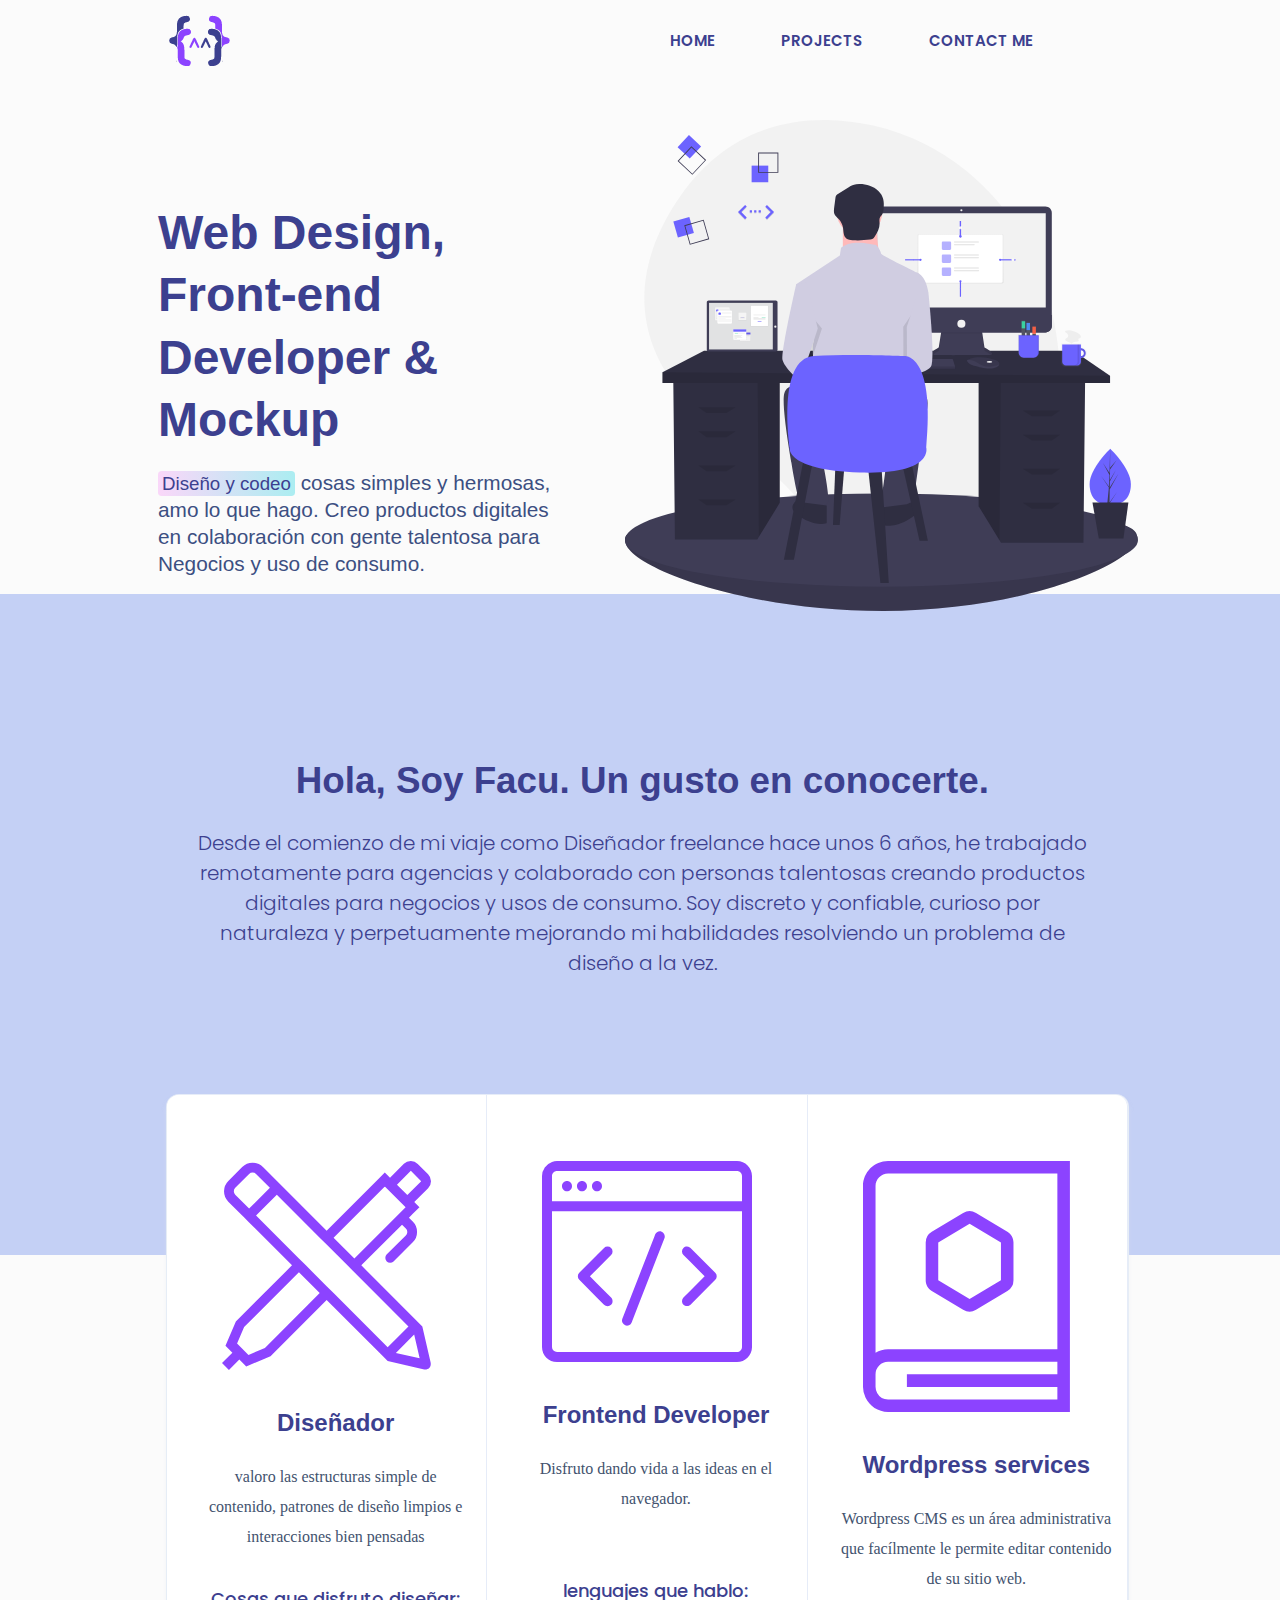
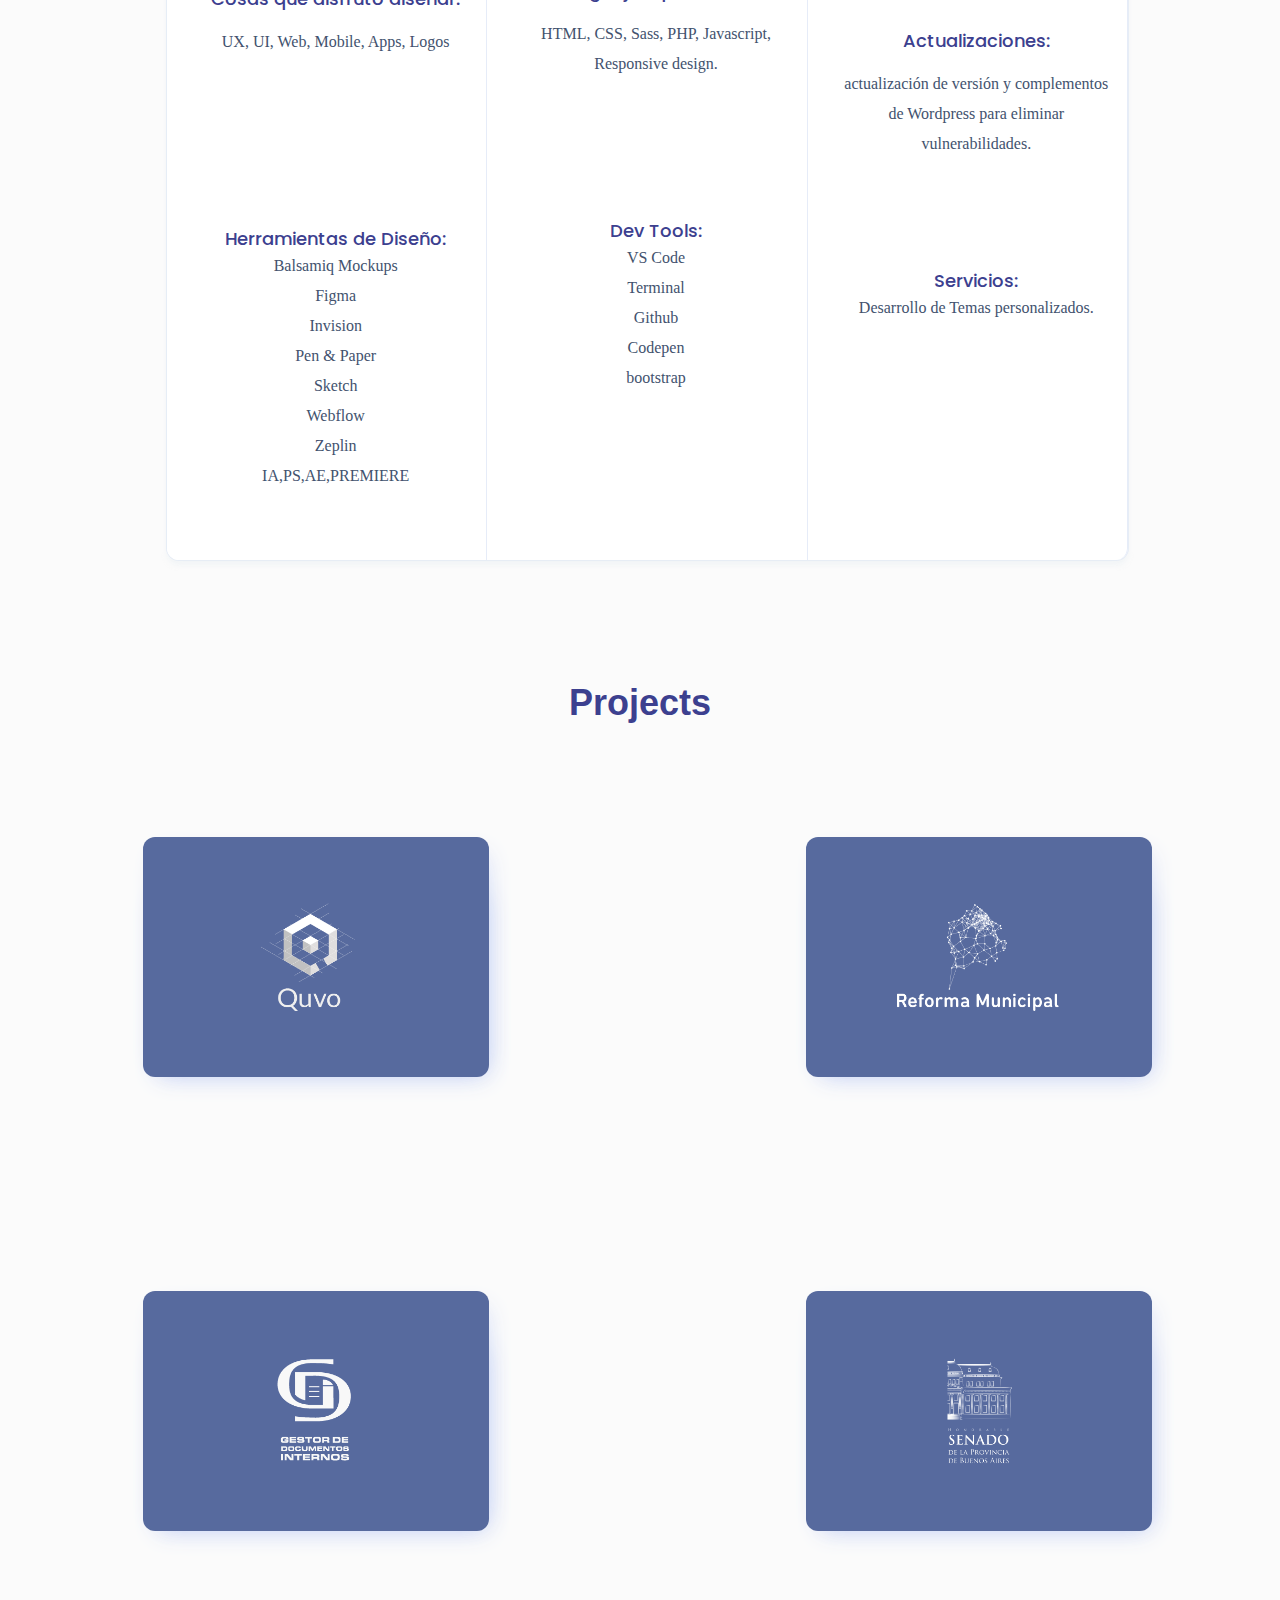
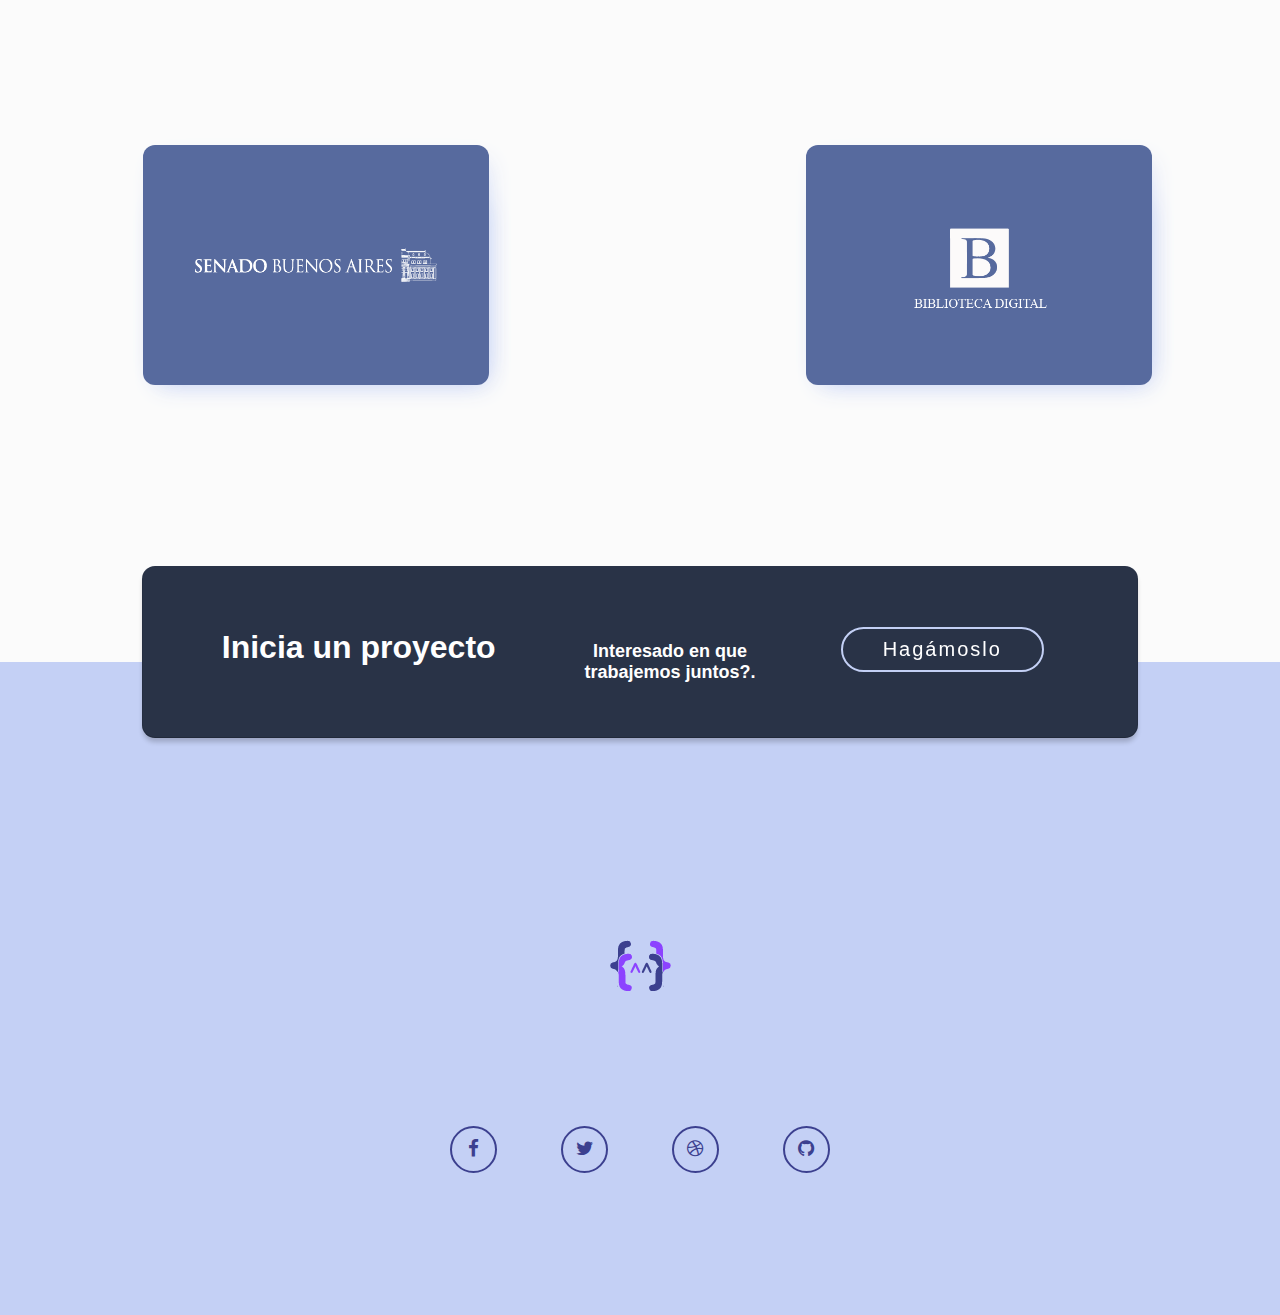
==== index.html @ 9d021bb6 "font y recuadro 123" ====
<!DOCTYPE html>
<html lang="zxx" class="no-js">
	<head>
		<!-- Mobile Specific Meta -->
		<meta
			name="viewport"
			content="width=device-width, initial-scale=1, shrink-to-fit=no"
		/>
		<!-- Favicon-->
		<link rel="shortcut icon" href="img/favicon.ico" type="image/x-icon" />
		<link rel="icon" href="img/favicon.ico" type="image/x-icon" />

		<!-- Author Meta -->
		<meta name="author" content="CodePixar" />
		<!-- Meta Description -->
		<meta name="description" content="" />
		<!-- Meta Keyword -->
		<meta name="keywords" content="" />
		<!-- meta character set -->
		<meta charset="UTF-8" />
		<!-- Site Title -->
		<title>Facu carrizo | Web-design,frontend developer</title>

		<link
			href="https://fonts.googleapis.com/css?family=Poppins:300,500,600"
			rel="stylesheet"
		/>
		<!--
		CSS
		============================================= -->
		<link rel="stylesheet" href="css/linearicons.css" />
		<link rel="stylesheet" href="css/font-awesome.min.css" />
		<link rel="stylesheet" href="css/nice-select.css" />
		<link rel="stylesheet" href="css/magnific-popup.css" />
		<link rel="stylesheet" href="css/bootstrap.css" />
		<link rel="stylesheet" href="css/main.css" />
	</head>

	<body>
		<header id="nav" class="">
			<div class="containero">
				<div class="header-wrap">
					<div
						class="header-top d-flex justify-content-between align-items-center"
					>
						<nav class="navbar navbar-expand-lg navbar-light ">
  <a href="index.html"><img class=" mr-img animated pulse pulse2" src="img/logo2.png" alt=""></a>
  <button class="navbar-toggler" type="button" data-toggle="collapse" data-target="#navbarTogglerDemo02" aria-controls="navbarTogglerDemo02" aria-expanded="false" aria-label="Toggle navigation">
    <span class="navbar-toggler-icon"></span>
  </button>

  <div class="collapse navbar-collapse" id="navbarTogglerDemo02">
    <ul class="navbar-nav ml-auto mt-2 mt-lg-0 nav-font">
      <li class="nav-item ">
        <a class="nav-link navmenu " href="index.html">Home<span class="sr-only">(current)</span></a>
      </li>
      <li class="nav-item">
        <a class="nav-link navmenu" href="proyectos.html">Projects</a>
      </li>
      <li class="nav-item">
		<a class="nav-link navmenu" href="https://linkedin.com/in/facundo-carrizo-930534a6">Contact me</a>
      </li>
    </ul>
    
  </div>
</nav>
						</div>
					</div>
				</div>
			</div>
		</header>
		<!-- </div> -->
		<!-- End Header Area -->
		<!-- Banner Area -->
		<div class="main-wrapper">
			<div class="banner-area">
				<div class="container">
					<div class="row row-grid">
						<div class="col-lg-6 ">
							<div class="banner-content">
								<h1 class="titleprinc">
									Web Design, Front-end Developer & Mockup
								</h1>
								<p>
									<code>Diseño y codeo</code> cosas simples y hermosas, amo lo
									que hago. Creo productos digitales en colaboración con gente
									talentosa para Negocios y uso de consumo.
								</p>
								<!-- 55 -->
							</div>
						</div>
						<div class="col-lg-6 ">
							<img
								class="img-fluid mx-auto"
								src="img/laravel_and_vue_59tp.svg"
								alt=""
							/>
						</div>
					</div>
				</div>
			</div>
		</div>
		<!-- End Banner Area -->
		<!-- <div class="desktop">
	</div> -->
		<!-- Start Feature Area -->
		<section class="featured-area">
			<div class="container">
				<div class="columcentered">
					<h1 class="titlefac ">Hola, Soy Facu. Un gusto en conocerte.</h1>
					<h2 class="subtitle ">
						Desde el comienzo de mi viaje como Diseñador freelance hace unos 6
						años, he trabajado remotamente para agencias y colaborado con
						personas talentosas creando productos digitales para negocios y usos
						de consumo. Soy discreto y confiable, curioso por naturaleza y
						perpetuamente mejorando mi habilidades resolviendo un problema de
						diseño a la vez.
					</h2>
				</div>
			</div>
		</section>
		<!-- End Feature Area -->

		<!-- Start trescolum Area -->
		<section class=" main-wrapper trescolum-area">
			<div class="container box">
				<div class="pow">
					<div
						class="col-md-4 col-sm-12 single-feature pt-80 pb-80 d-flex flex-column"
					>
						<img
							class="animated shake img-colum"
							src="img/designer.svg"
							alt=""
						/>
						<div class="desc">
							<div class="recuadro1">
								<h2 class="hh2">Diseñador</h2>

								<p class="list-title has-text-primary has-text-weight-normal">
									valoro las estructuras simple de contenido, patrones de diseño
									limpios e interacciones bien pensadas
								</p>
							</div>
							<div class="recuadro2">
								<h2>Cosas que disfruto diseñar:</h2>
								<p class="list-title has-text-primary has-text-weight-normal">
									UX, UI, Web, Mobile, Apps, Logos
								</p>
							</div>
							<div class="recuadro3">
								<h2>Herramientas de Diseño:</h2>

								<ul class="has-text-weight-normal">
									<li>Balsamiq Mockups</li>
									<li>Figma</li>
									<li>Invision</li>
									<li>Pen &amp; Paper</li>
									<li>Sketch</li>
									<li>Webflow</li>
									<li>Zeplin</li>
									<li>IA,PS,AE,PREMIERE</li>
								</ul>
							</div>
							<!-- <a class="text-uppercase" href="#">Learn Details</a> -->
						</div>
					</div>
					<div
						class="col-md-4 col-sm-12 single-feature pt-80 pb-80 d-flex flex-column"
					>
						<img
							class="animated shake img-colum"
							src="img/frontend.svg"
							alt=""
						/>
						<div class="desc">
							<div class="recuadro1">
								<h2 class="hh2">Frontend Developer</h2>

								<p class="list-title has-text-primary has-text-weight-normal">
									Disfruto dando vida a las ideas en el navegador.
								</p>
							</div>
							<div class="recuadro2">
								<h2>lenguajes que hablo:</h2>
								<p class="list-title has-text-primary has-text-weight-normal">
									HTML, CSS, Sass, PHP, Javascript, Responsive design.
								</p>
							</div>
							<div class="recuadro3">
								<h2>Dev Tools:</h2>
								<ul class="has-text-weight-normal">
									<li>VS Code</li>
									<li>Terminal</li>
									<li>Github</li>
									<li>Codepen</li>
									<li>bootstrap</li>
								</ul>
							</div>
						</div>
						<!-- <a class="text-uppercase" href="#">Learn Details</a> -->
					</div>
					<div
						class="colright col-md-4 col-sm-12 single-feature pt-80 pb-80 d-flex flex-column"
					>
						<img class="animated shake img-colum" src="img/mentor.svg" alt="" />
						<div class="desc">
							<div class="recuadro1">
								<h2 class="hh2">Wordpress services</h2>
								<p class="has-text-weight-normal">
									Wordpress CMS es un área administrativa que facílmente le
									permite editar contenido de su sitio web.
								</p>
							</div>
							<div class="recuadro2">
								<h2>Actualizaciones:</h2>
								<p class="has-text-weight-normal">
									 actualización de versión y complementos de Wordpress para eliminar vulnerabilidades.
								
								</p>
							</div>
							<div class="recuadro3">
								<h2>Servicios:</h2>
								<ul class="has-text-weight-normal">
									<li>Desarrollo de Temas personalizados.</li>
									<!-- <li>Wordpress Practicas & Tutorías.</li> -->
								</ul>
							</div>
							<!-- <a class="text-uppercase" href="#">Learn Details</a> -->
						</div>
					</div>
				</div>
			</div>
		</section>

		<!-- End trescolum Area -->

		<!-- Start special offer Area -->
		<section class="main-wrapper special-offer-area">
			<div class="container">
				<h1 class="recentwork">Projects</h1>
				<!-- <h2 class="subtitle"></h2> -->
				<div class="flexus">
					<div class="card-id">
						<div class="face face1 quvoimg">
							<div class="content">
								<img src="img/1x/qvi.png" />
								<!-- <h3>Senado BA</h3> -->
							</div>
						</div>
						<div class="face face2">
							<div class="content">
								<p>
									Sistema de supervisión de quorum y votación electrónica para
									las sesiones.
								</p>
								<a href="proyectos.html">Leer más</a>
							</div>
						</div>
					</div>
					<div class="card-id">
						<div class="face face1 reformaimg">
							<div class="content">
								<img src="img/1x/refo.png" />
								<!-- <h3>QuVo</h3> -->
							</div>
						</div>
						<div class="face face2">
							<div class="content">
								<p>
									Web del Programa de Reforma Municipal Bonaerense.
								</p>
								<a href="proyectos.html">Leer más</a>
							</div>
						</div>
					</div>
					<div class="card-id">
						<div class="face face1 gde2 ">
							<div class="content">
								<img src="img/1x/gd.png" />
								<!-- <h3>Firma Digital</h3> -->
							</div>
						</div>
						<div class="face face2">
							<div class="content">
								<p>
									Proyecto de implementación de Firma Digital de documentos y
									expedientes.
								</p>
								<a href="proyectos.html">Leer más</a>
							</div>
						</div>
					</div>
					<div class="card-id">
						<div class="face face1 senado2">
							<div class="content">
								<img src="img/1x/websena.png" />
								<!-- <h3>Secretaria Legislativa</h3> -->
							</div>
						</div>
						<div class="face face2">
							<div class="content">
								<p>
									Nueva Web de la Honorable Cámara de Senadores de la Pcia. de
									Bs. As.
								</p>
								<a href="proyectos.html">Leer más</a>
							</div>
						</div>
					</div>
					<div class="card-id">
						<div class="face face1 legi2">
							<div class="content">
								<img src="img/1x/sena.png" />
								<!-- <h3>Reforma Municipal</h3> -->
							</div>
						</div>
						<div class="face face2">
							<div class="content">
								<p>
									Nueva Web de la Secretaría Legislativa del Senado de la Pcia.
									de Bs. As.
								</p>
								<a href="proyectos.html">Leer más</a>
							</div>
						</div>
					</div>
					<div class="card-id">
						<div class="face face1 biblio2">
							<div class="content">
								<img src="img/1x/bibi.png" />
								<!-- <h3>Biblioteca digital</h3> -->
							</div>
						</div>
						<div class="face face2">
							<div class="content">
								<p>
									La Biblioteca Digital es un sitio administrado por la
									Biblioteca de la Legislatura de la provincia de Buenos Aires.
								</p>
								<a href="proyectos.html">Leer más</a>
							</div>
						</div>
					</div>
				</div>
			</div>
		</section>

		<div class="main-wrapper has-text-centered ">
			<div class="row container">
				<div class="boxi">
					<div class="row ">
						<div class="col-lg-4 col-sm-12">
							<h1 class="startproject">Inicia un proyecto</h1>
						</div>
						<div class="startproject col-lg-4 col-sm-12">
							<p class="pi">Interesado en que trabajemos juntos?.</p>
						</div>
						<div class="startproject col-lg-4 col-sm-12">
							<!-- <a class="buttonisrounded"href="/project-planner">Hagámoslo</a> -->
							<button
								class=" button button--winona button--border-thin button--round-s"
								data-text="Hagámoslo"
							>
								<span>Hagámoslo</span>
							</button>
						</div>
					</div>
				</div>
			</div>
		</div>

		<!-- Start footer Area -->
		<footer class="footer-area featured-area pt-60 pb-60">
			<div class="container">
				<div class="footer-content d-flex flex-column align-items-center">
					<div
						class="header-bottom d-flex justify-content-between align-items-center"
					>
						<div class="logo">
							<a href="index.html"
								><img class="animated pulse pulse2" src="img/logo2.png" alt=""
							/></a>
						</div>
					</div>
					<!-- <a class="logo" href="/"><img src="img/logo2.svg"
						alt="Facu Carrizo | Designer, Front-end Developer &amp; Mockuper" height="48"></a> -->
					<!-- <div class="text-center copy-right-text">Copyright &copy; 2019 All rights reserved |haciendo ideas
					tangibles
					<i class="fa fa-heart"></i> by <a href="https://colorlib.com">Empatcdizar, observar y reunir
						inspiración</a></div> -->
					<div class="footer-social">
						<a href="https://www.facebook.com/facundo.ctrl"
							><i class="socialnet growOnHover fa fa-facebook"></i
						></a>
						<a href="#"><i class="socialnet growOnHover fa fa-twitter"></i></a>
						<a href="https://dribbble.com/ctrl_f"
							><i class="socialnet growOnHover fa fa-dribbble"></i
						></a>
						<a href="#"><i class="socialnet growOnHover  fa fa-github"></i></a>
					</div>
				</div>
			</div>
		</footer>
		<!-- End footer Area -->

		<script src="js/vendor/jquery-2.2.4.min.js"></script>
		<script
			src="https://cdnjs.cloudflare.com/ajax/libs/popper.js/1.11.0/umd/popper.min.js"
			integrity="sha384-b/U6ypiBEHpOf/4+1nzFpr53nxSS+GLCkfwBdFNTxtclqqenISfwAzpKaMNFNmj4"
			crossorigin="anonymous"
		></script>
		<script src="js/vendor/bootstrap.min.js"></script>
		<script src="js/jquery.ajaxchimp.min.js"></script>
		<script src="js/jquery.nice-select.min.js"></script>
		<script src="js/jquery.magnific-popup.min.js"></script>
		<script src="js/main.js"></script>
		<script>
			$(document).ready(function() {
				var scroll_pos = 0;
				$(document).scroll(function() {
					scroll_pos = $(this).scrollTop();
					if (scroll_pos > 20) {
						$('#nav').addClass('haceleSombra'); //*Transparente
					} else {
						$('#nav').removeClass('haceleSombra'); //*blanco
					}
				});
			});
		</script>
	</body>
</html>
---- css/linearicons.css ----
@font-face {
	font-family: 'Linearicons-Free';
	src:url('../fonts/Linearicons-Free.eot?w118d');
	src:url('../fonts/Linearicons-Free.eot?#iefixw118d') format('embedded-opentype'),
		url('../fonts/Linearicons-Free.woff2?w118d') format('woff2'),
		url('../fonts/Linearicons-Free.woff?w118d') format('woff'),
		url('../fonts/Linearicons-Free.ttf?w118d') format('truetype'),
		url('../fonts/Linearicons-Free.svg?w118d#Linearicons-Free') format('svg');
	font-weight: normal;
	font-style: normal;
}

.lnr {
	font-family: 'Linearicons-Free';
	speak: none;
	font-style: normal;
	font-weight: normal;
	font-variant: normal;
	text-transform: none;
	line-height: 1;

	/* Better Font Rendering =========== */
	-webkit-font-smoothing: antialiased;
	-moz-osx-font-smoothing: grayscale;
}

.lnr-home:before {
	content: "\e800";
}
.lnr-apartment:before {
	content: "\e801";
}
.lnr-pencil:before {
	content: "\e802";
}
.lnr-magic-wand:before {
	content: "\e803";
}
.lnr-drop:before {
	content: "\e804";
}
.lnr-lighter:before {
	content: "\e805";
}
.lnr-poop:before {
	content: "\e806";
}
.lnr-sun:before {
	content: "\e807";
}
.lnr-moon:before {
	content: "\e808";
}
.lnr-cloud:before {
	content: "\e809";
}
.lnr-cloud-upload:before {
	content: "\e80a";
}
.lnr-cloud-download:before {
	content: "\e80b";
}
.lnr-cloud-sync:before {
	content: "\e80c";
}
.lnr-cloud-check:before {
	content: "\e80d";
}
.lnr-database:before {
	content: "\e80e";
}
.lnr-lock:before {
	content: "\e80f";
}
.lnr-cog:before {
	content: "\e810";
}
.lnr-trash:before {
	content: "\e811";
}
.lnr-dice:before {
	content: "\e812";
}
.lnr-heart:before {
	content: "\e813";
}
.lnr-star:before {
	content: "\e814";
}
.lnr-star-half:before {
	content: "\e815";
}
.lnr-star-empty:before {
	content: "\e816";
}
.lnr-flag:before {
	content: "\e817";
}
.lnr-envelope:before {
	content: "\e818";
}
.lnr-paperclip:before {
	content: "\e819";
}
.lnr-inbox:before {
	content: "\e81a";
}
.lnr-eye:before {
	content: "\e81b";
}
.lnr-printer:before {
	content: "\e81c";
}
.lnr-file-empty:before {
	content: "\e81d";
}
.lnr-file-add:before {
	content: "\e81e";
}
.lnr-enter:before {
	content: "\e81f";
}
.lnr-exit:before {
	content: "\e820";
}
.lnr-graduation-hat:before {
	content: "\e821";
}
.lnr-license:before {
	content: "\e822";
}
.lnr-music-note:before {
	content: "\e823";
}
.lnr-film-play:before {
	content: "\e824";
}
.lnr-camera-video:before {
	content: "\e825";
}
.lnr-camera:before {
	content: "\e826";
}
.lnr-picture:before {
	content: "\e827";
}
.lnr-book:before {
	content: "\e828";
}
.lnr-bookmark:before {
	content: "\e829";
}
.lnr-user:before {
	content: "\e82a";
}
.lnr-users:before {
	content: "\e82b";
}
.lnr-shirt:before {
	content: "\e82c";
}
.lnr-store:before {
	content: "\e82d";
}
.lnr-cart:before {
	content: "\e82e";
}
.lnr-tag:before {
	content: "\e82f";
}
.lnr-phone-handset:before {
	content: "\e830";
}
.lnr-phone:before {
	content: "\e831";
}
.lnr-pushpin:before {
	content: "\e832";
}
.lnr-map-marker:before {
	content: "\e833";
}
.lnr-map:before {
	content: "\e834";
}
.lnr-location:before {
	content: "\e835";
}
.lnr-calendar-full:before {
	content: "\e836";
}
.lnr-keyboard:before {
	content: "\e837";
}
.lnr-spell-check:before {
	content: "\e838";
}
.lnr-screen:before {
	content: "\e839";
}
.lnr-smartphone:before {
	content: "\e83a";
}
.lnr-tablet:before {
	content: "\e83b";
}
.lnr-laptop:before {
	content: "\e83c";
}
.lnr-laptop-phone:before {
	content: "\e83d";
}
.lnr-power-switch:before {
	content: "\e83e";
}
.lnr-bubble:before {
	content: "\e83f";
}
.lnr-heart-pulse:before {
	content: "\e840";
}
.lnr-construction:before {
	content: "\e841";
}
.lnr-pie-chart:before {
	content: "\e842";
}
.lnr-chart-bars:before {
	content: "\e843";
}
.lnr-gift:before {
	content: "\e844";
}
.lnr-diamond:before {
	content: "\e845";
}
.lnr-linearicons:before {
	content: "\e846";
}
.lnr-dinner:before {
	content: "\e847";
}
.lnr-coffee-cup:before {
	content: "\e848";
}
.lnr-leaf:before {
	content: "\e849";
}
.lnr-paw:before {
	content: "\e84a";
}
.lnr-rocket:before {
	content: "\e84b";
}
.lnr-briefcase:before {
	content: "\e84c";
}
.lnr-bus:before {
	content: "\e84d";
}
.lnr-car:before {
	content: "\e84e";
}
.lnr-train:before {
	content: "\e84f";
}
.lnr-bicycle:before {
	content: "\e850";
}
.lnr-wheelchair:before {
	content: "\e851";
}
.lnr-select:before {
	content: "\e852";
}
.lnr-earth:before {
	content: "\e853";
}
.lnr-smile:before {
	content: "\e854";
}
.lnr-sad:before {
	content: "\e855";
}
.lnr-neutral:before {
	content: "\e856";
}
.lnr-mustache:before {
	content: "\e857";
}
.lnr-alarm:before {
	content: "\e858";
}
.lnr-bullhorn:before {
	content: "\e859";
}
.lnr-volume-high:before {
	content: "\e85a";
}
.lnr-volume-medium:before {
	content: "\e85b";
}
.lnr-volume-low:before {
	content: "\e85c";
}
.lnr-volume:before {
	content: "\e85d";
}
.lnr-mic:before {
	content: "\e85e";
}
.lnr-hourglass:before {
	content: "\e85f";
}
.lnr-undo:before {
	content: "\e860";
}
.lnr-redo:before {
	content: "\e861";
}
.lnr-sync:before {
	content: "\e862";
}
.lnr-history:before {
	content: "\e863";
}
.lnr-clock:before {
	content: "\e864";
}
.lnr-download:before {
	content: "\e865";
}
.lnr-upload:before {
	content: "\e866";
}
.lnr-enter-down:before {
	content: "\e867";
}
.lnr-exit-up:before {
	content: "\e868";
}
.lnr-bug:before {
	content: "\e869";
}
.lnr-code:before {
	content: "\e86a";
}
.lnr-link:before {
	content: "\e86b";
}
.lnr-unlink:before {
	content: "\e86c";
}
.lnr-thumbs-up:before {
	content: "\e86d";
}
.lnr-thumbs-down:before {
	content: "\e86e";
}
.lnr-magnifier:before {
	content: "\e86f";
}
.lnr-cross:before {
	content: "\e870";
}
.lnr-menu:before {
	content: "\e871";
}
.lnr-list:before {
	content: "\e872";
}
.lnr-chevron-up:before {
	content: "\e873";
}
.lnr-chevron-down:before {
	content: "\e874";
}
.lnr-chevron-left:before {
	content: "\e875";
}
.lnr-chevron-right:before {
	content: "\e876";
}
.lnr-arrow-up:before {
	content: "\e877";
}
.lnr-arrow-down:before {
	content: "\e878";
}
.lnr-arrow-left:before {
	content: "\e879";
}
.lnr-arrow-right:before {
	content: "\e87a";
}
.lnr-move:before {
	content: "\e87b";
}
.lnr-warning:before {
	content: "\e87c";
}
.lnr-question-circle:before {
	content: "\e87d";
}
.lnr-menu-circle:before {
	content: "\e87e";
}
.lnr-checkmark-circle:before {
	content: "\e87f";
}
.lnr-cross-circle:before {
	content: "\e880";
}
.lnr-plus-circle:before {
	content: "\e881";
}
.lnr-circle-minus:before {
	content: "\e882";
}
.lnr-arrow-up-circle:before {
	content: "\e883";
}
.lnr-arrow-down-circle:before {
	content: "\e884";
}
.lnr-arrow-left-circle:before {
	content: "\e885";
}
.lnr-arrow-right-circle:before {
	content: "\e886";
}
.lnr-chevron-up-circle:before {
	content: "\e887";
}
.lnr-chevron-down-circle:before {
	content: "\e888";
}
.lnr-chevron-left-circle:before {
	content: "\e889";
}
.lnr-chevron-right-circle:before {
	content: "\e88a";
}
.lnr-crop:before {
	content: "\e88b";
}
.lnr-frame-expand:before {
	content: "\e88c";
}
.lnr-frame-contract:before {
	content: "\e88d";
}
.lnr-layers:before {
	content: "\e88e";
}
.lnr-funnel:before {
	content: "\e88f";
}
.lnr-text-format:before {
	content: "\e890";
}
.lnr-text-format-remove:before {
	content: "\e891";
}
.lnr-text-size:before {
	content: "\e892";
}
.lnr-bold:before {
	content: "\e893";
}
.lnr-italic:before {
	content: "\e894";
}
.lnr-underline:before {
	content: "\e895";
}
.lnr-strikethrough:before {
	content: "\e896";
}
.lnr-highlight:before {
	content: "\e897";
}
.lnr-text-align-left:before {
	content: "\e898";
}
.lnr-text-align-center:before {
	content: "\e899";
}
.lnr-text-align-right:before {
	content: "\e89a";
}
.lnr-text-align-justify:before {
	content: "\e89b";
}
.lnr-line-spacing:before {
	content: "\e89c";
}
.lnr-indent-increase:before {
	content: "\e89d";
}
.lnr-indent-decrease:before {
	content: "\e89e";
}
.lnr-pilcrow:before {
	content: "\e89f";
}
.lnr-direction-ltr:before {
	content: "\e8a0";
}
.lnr-direction-rtl:before {
	content: "\e8a1";
}
.lnr-page-break:before {
	content: "\e8a2";
}
.lnr-sort-alpha-asc:before {
	content: "\e8a3";
}
.lnr-sort-amount-asc:before {
	content: "\e8a4";
}
.lnr-hand:before {
	content: "\e8a5";
}
.lnr-pointer-up:before {
	content: "\e8a6";
}
.lnr-pointer-right:before {
	content: "\e8a7";
}
.lnr-pointer-down:before {
	content: "\e8a8";
}
.lnr-pointer-left:before {
	content: "\e8a9";
}
---- css/nice-select.css ----
.nice-select {
  -webkit-tap-highlight-color: transparent;
  background-color: #fff;
  border-radius: 5px;
  border: solid 1px #e8e8e8;
  box-sizing: border-box;
  clear: both;
  cursor: pointer;
  display: block;
  float: left;
  font-family: inherit;
  font-size: 14px;
  font-weight: normal;
  height: 42px;
  line-height: 40px;
  outline: none;
  padding-left: 18px;
  padding-right: 30px;
  position: relative;
  text-align: left !important;
  -webkit-transition: all 0.2s ease-in-out;
  transition: all 0.2s ease-in-out;
  -webkit-user-select: none;
     -moz-user-select: none;
      -ms-user-select: none;
          user-select: none;
  white-space: nowrap;
  width: auto; }
  .nice-select:hover {
    border-color: #dbdbdb; }
  .nice-select:active, .nice-select.open, .nice-select:focus {
    border-color: #999; }
  .nice-select:after {
    border-bottom: 2px solid #999;
    border-right: 2px solid #999;
    content: '';
    display: block;
    height: 5px;
    margin-top: -4px;
    pointer-events: none;
    position: absolute;
    right: 12px;
    top: 50%;
    -webkit-transform-origin: 66% 66%;
        -ms-transform-origin: 66% 66%;
            transform-origin: 66% 66%;
    -webkit-transform: rotate(45deg);
        -ms-transform: rotate(45deg);
            transform: rotate(45deg);
    -webkit-transition: all 0.15s ease-in-out;
    transition: all 0.15s ease-in-out;
    width: 5px; }
  .nice-select.open:after {
    -webkit-transform: rotate(-135deg);
        -ms-transform: rotate(-135deg);
            transform: rotate(-135deg); }
  .nice-select.open .list {
    opacity: 1;
    pointer-events: auto;
    -webkit-transform: scale(1) translateY(0);
        -ms-transform: scale(1) translateY(0);
            transform: scale(1) translateY(0); }
  .nice-select.disabled {
    border-color: #ededed;
    color: #999;
    pointer-events: none; }
    .nice-select.disabled:after {
      border-color: #cccccc; }
  .nice-select.wide {
    width: 100%; }
    .nice-select.wide .list {
      left: 0 !important;
      right: 0 !important; }
  .nice-select.right {
    float: right; }
    .nice-select.right .list {
      left: auto;
      right: 0; }
  .nice-select.small {
    font-size: 12px;
    height: 36px;
    line-height: 34px; }
    .nice-select.small:after {
      height: 4px;
      width: 4px; }
    .nice-select.small .option {
      line-height: 34px;
      min-height: 34px; }
  .nice-select .list {
    background-color: #fff;
    border-radius: 5px;
    box-shadow: 0 0 0 1px rgba(68, 68, 68, 0.11);
    box-sizing: border-box;
    margin-top: 4px;
    opacity: 0;
    overflow: hidden;
    padding: 0;
    pointer-events: none;
    position: absolute;
    top: 100%;
    left: 0;
    -webkit-transform-origin: 50% 0;
        -ms-transform-origin: 50% 0;
            transform-origin: 50% 0;
    -webkit-transform: scale(0.75) translateY(-21px);
        -ms-transform: scale(0.75) translateY(-21px);
            transform: scale(0.75) translateY(-21px);
    -webkit-transition: all 0.2s cubic-bezier(0.5, 0, 0, 1.25), opacity 0.15s ease-out;
    transition: all 0.2s cubic-bezier(0.5, 0, 0, 1.25), opacity 0.15s ease-out;
    z-index: 9; }
    .nice-select .list:hover .option:not(:hover) {
      background-color: transparent !important; }
  .nice-select .option {
    cursor: pointer;
    font-weight: 400;
    line-height: 40px;
    list-style: none;
    min-height: 40px;
    outline: none;
    padding-left: 18px;
    padding-right: 29px;
    text-align: left;
    -webkit-transition: all 0.2s;
    transition: all 0.2s; }
    .nice-select .option:hover, .nice-select .option.focus, .nice-select .option.selected.focus {
      background-color: #f6f6f6; }
    .nice-select .option.selected {
      font-weight: bold; }
    .nice-select .option.disabled {
      background-color: transparent;
      color: #999;
      cursor: default; }

.no-csspointerevents .nice-select .list {
  display: none; }

.no-csspointerevents .nice-select.open .list {
  display: block; }
---- css/main.css ----
/*--------------------------- Color variations ----------------------*/
/* Medium Layout: 1280px */
/* Tablet Layout: 768px */
/* Mobile Layout: 320px */
/* Wide Mobile Layout: 480px */
/* =================================== */
/*  Basic Style 
/* =================================== */
::-webkit-input-placeholder {
  /* WebKit, Blink, Edge */
  color: #777777;
  font-weight: 300;
}

:-moz-placeholder {
  /* Mozilla Firefox 4 to 18 */
  color: #777777;
  opacity: 1;
  font-weight: 300;
}

::-moz-placeholder {
  /* Mozilla Firefox 19+ */
  color: #777777;
  opacity: 1;
  font-weight: 300;
}

:-ms-input-placeholder {
  /* Internet Explorer 10-11 */
  color: #777777;
  font-weight: 300;
}

::-ms-input-placeholder {
  /* Microsoft Edge */
  color: #777777;
  font-weight: 300;
}

body {
  color: #777777;
  font-family: "Poppins", sans-serif;
  font-size: 14px;
  font-weight: 300;
  line-height: 1.5em;
  position: relative;
  -webkit-font-smoothing: antialiased;
  -moz-osx-font-smoothing: grayscale;
}

ol,
ul {
  margin: 0;
  padding: 0;
  list-style: none;
}

select {
  display: block;
}

figure {
  margin: 0;
}

a {
  -webkit-transition: all 0.3s ease 0s;
  -moz-transition: all 0.3s ease 0s;
  -o-transition: all 0.3s ease 0s;
  transition: all 0.3s ease 0s;
}

a:hover {
  background: #8c43ff;
  color: #8c43ff !important;
}
.text-uppercase:hover {
  background: #8c43ff7a;
  border-radius: 4px;
  color: #3b408f !important;
  padding: 5px;
}
.navmenu:hover {
  border-bottom: #8c43ff7a 3px solid;
  /* background: #8c43ff7a; */
  /* border-radius: 4px; */
  color: #3b408f !important;
  /* padding: 1px 5px 1px 5px; */
}
a,
.buttonisrounded {
  transition: all 0.2s ease-in-out;
  -webkit-transition: all 0.2s ease-in-out;
  font-weight: 400;
}

iframe {
  border: 0;
}

a,
a:focus,
a:hover {
  text-decoration: none;
  outline: 0;
  color: #3c408f;
  background-color: transparent;
}

.btn.active.focus,
.btn.active:focus,
.btn.focus,
.btn.focus:active,
.btn:active:focus,
.btn:focus {
  text-decoration: none;
  outline: 0;
}

.card-panel {
  margin: 0;
  padding: 60px;
}

/**
 *  Typography
 *
 **/
.btn i,
.btn-large i,
.btn-floating i,
.btn-large i,
.btn-flat i {
  font-size: 1em;
  line-height: inherit;
}

.gray-bg {
  background: #f9f9ff;
}

h1,
h2,
h3,
h4,
h5,
h6 {
  font-family: "Poppins", sans-serif;
  color: #3c408f;
  line-height: 1.25em !important;
  margin-bottom: 0;
  margin-top: 0;
  font-weight: 500;
}

.h1,
.h2,
.h3,
.h4,
.h5,
.h6 {
  margin-bottom: 0;
  margin-top: 0;
  font-family: "Poppins", sans-serif;
  font-weight: 600;
  color: #222222;
}

h1,
.h1 {
  font-size: 36px;
}

h2,
.h2 {
  font-size: 30px;
}

h3,
.h3 {
  font-size: 24px;
}

h4,
.h4 {
  font-size: 18px;
}

h5,
.h5 {
  font-size: 16px;
}

h6,
.h6 {
  font-size: 14px;
  color: #222222;
}

td,
th {
  border-radius: 0px;
}

/**
 * For modern browsers
 * 1. The space content is one way to avoid an Opera bug when the
 *    contenteditable attribute is included anywhere else in the document.
 *    Otherwise it causes space to appear at the top and bottom of elements
 *    that are clearfixed.
 * 2. The use of `table` rather than `block` is only necessary if using
 *    `:before` to contain the top-margins of child elements.
 */
.clear::before,
.clear::after {
  content: " ";
  display: table;
}

.clear::after {
  clear: both;
}

.fz-11 {
  font-size: 11px;
}

.fz-12 {
  font-size: 12px;
}

.fz-13 {
  font-size: 13px;
}

.fz-14 {
  font-size: 14px;
}

.fz-15 {
  font-size: 15px;
}

.fz-16 {
  font-size: 16px;
}

.fz-18 {
  font-size: 18px;
}

.fz-30 {
  font-size: 30px;
}

.fz-48 {
  font-size: 48px !important;
}

.fw100 {
  font-weight: 100;
}

.fw300 {
  font-weight: 300;
}

.fw400 {
  font-weight: 400 !important;
}

.fw500 {
  font-weight: 500;
}

.f700 {
  font-weight: 700;
}

.fsi {
  font-style: italic;
}

.mt-10 {
  margin-top: 10px;
}

.mt-15 {
  margin-top: 15px;
}

.mt-20 {
  margin-top: 20px;
}

.mt-25 {
  margin-top: 25px;
}

.mt-30 {
  margin-top: 30px;
}

.mt-35 {
  margin-top: 35px;
}

.mt-40 {
  margin-top: 40px;
}

.mt-50 {
  margin-top: 50px;
}

.mt-60 {
  margin-top: 60px;
}

.mt-70 {
  margin-top: 70px;
}

.mt-80 {
  margin-top: 80px;
}

.mt-100 {
  margin-top: 100px;
}

.mt-120 {
  margin-top: 120px;
}

.mt-150 {
  margin-top: 150px;
}

.ml-0 {
  margin-left: 0 !important;
}

.ml-5 {
  margin-left: 5px !important;
}

.ml-10 {
  margin-left: 10px;
}

.ml-15 {
  margin-left: 15px;
}

.ml-20 {
  margin-left: 20px;
}

.ml-30 {
  margin-left: 30px;
}

.ml-50 {
  margin-left: 50px;
}

.mr-0 {
  margin-right: 0 !important;
}

.mr-5 {
  margin-right: 5px !important;
}

.mr-15 {
  margin-right: 15px;
}

.mr-10 {
  margin-right: 10px;
}

.mr-20 {
  margin-right: 20px;
}

.mr-30 {
  margin-right: 30px;
}

.mr-50 {
  margin-right: 50px;
}

.mb-0 {
  margin-bottom: 0px;
}

.mb-0-i {
  margin-bottom: 0px !important;
}

.mb-5 {
  margin-bottom: 5px;
}

.mb-10 {
  margin-bottom: 10px;
}

.mb-15 {
  margin-bottom: 15px;
}

.mb-20 {
  margin-bottom: 20px;
}

.mb-25 {
  margin-bottom: 25px;
}

.mb-30 {
  margin-bottom: 30px;
}

.mb-40 {
  margin-bottom: 40px;
}

.mb-50 {
  margin-bottom: 50px;
}

.mb-60 {
  margin-bottom: 60px;
}

.mb-70 {
  margin-bottom: 70px;
}

.mb-80 {
  margin-bottom: 80px;
}

.mb-90 {
  margin-bottom: 90px;
}

.mb-100 {
  margin-bottom: 100px;
}

.pt-0 {
  padding-top: 0px;
}

.pt-10 {
  padding-top: 10px;
}

.pt-15 {
  padding-top: 15px;
}

.pt-20 {
  padding-top: 20px;
}

.pt-25 {
  padding-top: 25px;
}

.pt-30 {
  padding-top: 30px;
}

.pt-40 {
  padding-top: 40px;
}

.pt-50 {
  padding-top: 50px;
}

.pt-60 {
  padding-top: 60px;
}

.pt-70 {
  padding-top: 70px;
}

.pt-80 {
  padding-top: 80px;
}

.pt-90 {
  padding-top: 90px;
}

.pt-100 {
  padding-top: 100px;
}

.pt-120 {
  padding-top: 120px;
}

.pt-150 {
  padding-top: 150px;
}

.pb-0 {
  padding-bottom: 0px;
}

.pb-10 {
  padding-bottom: 10px;
}

.pb-15 {
  padding-bottom: 15px;
}

.pb-20 {
  padding-bottom: 20px;
}

.pb-25 {
  padding-bottom: 25px;
}

.pb-30 {
  padding-bottom: 30px;
}

.pb-40 {
  padding-bottom: 40px;
}

.pb-50 {
  padding-bottom: 50px;
}

.pb-60 {
  padding-bottom: 60px;
}

.pb-70 {
  padding-bottom: 70px;
}

.pb-80 {
  border-bottom: 0px solid #e6ecf8;
  border-right: 1px solid #e6ecf8;
  background: #fff;
  padding-bottom: 80px;
  border-radius: 12px 0px 0px 12px;
  text-align: center;
}

.pb-90 {
  padding-bottom: 90px;
}

.pb-100 {
  padding-bottom: 100px;
}

.pb-120 {
  padding-bottom: 120px;
}

.pb-150 {
  padding-bottom: 150px;
}

.pr-30 {
  padding-right: 30px;
}

.pl-30 {
  padding-left: 30px;
}

.p-20 {
  padding: 20px;
}

.p-30 {
  padding: 30px;
}

.p-40 {
  padding: 40px;
}

.float-left {
  float: left;
}

.float-right {
  float: right;
}

.text-italic {
  font-style: italic;
}

.text-white {
  color: #fff;
}

.columcentered {
  justify-content: center;
  width: 60%;
}

.transition {
  -webkit-transition: all 0.3s ease 0s;
  -moz-transition: all 0.3s ease 0s;
  -o-transition: all 0.3s ease 0s;
  transition: all 0.3s ease 0s;
}

.section-full {
  padding: 100px 0;
}

.section-half {
  padding: 75px 0;
}

.flex {
  display: -webkit-box;
  display: -webkit-flex;
  display: -moz-flex;
  display: -ms-flexbox;
  display: flex;
}

.inline-flex {
  display: -webkit-inline-box;
  display: -webkit-inline-flex;
  display: -moz-inline-flex;
  display: -ms-inline-flexbox;
  display: inline-flex;
}

.flex-grow {
  -webkit-box-flex: 1;
  -webkit-flex-grow: 1;
  -moz-flex-grow: 1;
  -ms-flex-positive: 1;
  flex-grow: 1;
}

.flex-wrap {
  -webkit-flex-wrap: wrap;
  -moz-flex-wrap: wrap;
  -ms-flex-wrap: wrap;
  flex-wrap: wrap;
}

.flex-left {
  -webkit-box-pack: start;
  -ms-flex-pack: start;
  -webkit-justify-content: flex-start;
  -moz-justify-content: flex-start;
  justify-content: flex-start;
}

.flex-middle {
  -webkit-box-align: center;
  -ms-flex-align: center;
  -webkit-align-items: center;
  -moz-align-items: center;
  align-items: center;
}

.flex-right {
  -webkit-box-pack: end;
  -ms-flex-pack: end;
  -webkit-justify-content: flex-end;
  -moz-justify-content: flex-end;
  justify-content: flex-end;
}

.flex-top {
  -webkit-align-self: flex-start;
  -moz-align-self: flex-start;
  -ms-flex-item-align: start;
  align-self: flex-start;
}

.flex-center {
  -webkit-box-pack: center;
  -ms-flex-pack: center;
  -webkit-justify-content: center;
  -moz-justify-content: center;
  justify-content: center;
}

.flex-bottom {
  -webkit-align-self: flex-end;
  -moz-align-self: flex-end;
  -ms-flex-item-align: end;
  align-self: flex-end;
}

.space-between {
  -webkit-box-pack: justify;
  -ms-flex-pack: justify;
  -webkit-justify-content: space-between;
  -moz-justify-content: space-between;
  justify-content: space-between;
}

.space-around {
  -ms-flex-pack: distribute;
  -webkit-justify-content: space-around;
  -moz-justify-content: space-around;
  justify-content: space-around;
}

.flex-column {
  -webkit-box-direction: normal;
  -webkit-box-orient: vertical;
  -webkit-flex-direction: column;
  -moz-flex-direction: column;
  -ms-flex-direction: column;
  flex-direction: column;
}

.flex-cell {
  display: -webkit-box;
  display: -webkit-flex;
  display: -moz-flex;
  display: -ms-flexbox;
  display: flex;
  -webkit-box-flex: 1;
  -webkit-flex-grow: 1;
  -moz-flex-grow: 1;
  -ms-flex-positive: 1;
  flex-grow: 1;
}

.display-table {
  display: table;
}

.light {
  color: #fff;
}

.dark {
  color: #000;
}

.relative {
  position: relative;
}

.overflow-hidden {
  overflow: hidden;
}

.overlay {
  position: absolute;
  left: 0;
  right: 0;
  top: 0;
  bottom: 0;
}

.container.fullwidth {
  width: 100%;
}

.container.no-padding {
  padding-left: 0;
  padding-right: 0;
}

.no-padding {
  padding: 0;
}

.section-bg {
  background: #f9fafc;
}

@media (max-width: 767px) {
  .no-flex-xs {
    display: block !important;
  }
}

.row.no-margin {
  margin-left: 0;
  margin-right: 0;
}

.sample-text-area {
  background: #fff;
  padding: 100px 30px 70px 30px;
}

.text-heading {
  margin-bottom: 30px;
  font-size: 24px;
}

b,
i,
sup,
sub,
u,
del {
  color: #3c408f;
}

h1 {
  font-size: 36px;
}

h2 {
  font-size: 30px;
}

h3 {
  font-size: 24px;
}

h4 {
  font-size: 18px;
}

h5 {
  font-size: 16px;
}

h6 {
  font-size: 14px;
}

h1,
h2,
h3,
h4,
h5,
h6 {
  line-height: 1.5em;
}

.typography h1,
.typography h2,
.typography h3,
.typography h4,
.typography h5,
.typography h6 {
  color: #777777;
}

.white-bg {
  background-color: #fff;
  padding: 100px 0;
  border-bottom: 1px solid #e6e8e9;
}

.section-top-border {
  padding: 70px 15px;
  /* border-top: 1px dotted #eee; */
}

.button-area {
  padding: 30px 30px;
  background: #fff;
}

.button-area .border-top-generic {
  padding: 70px 15px;
  border-top: 1px dotted #eee;
}

.button-group-area .genric-btn {
  margin-right: 10px;
  margin-top: 10px;
}

.button-group-area .genric-btn:last-child {
  margin-right: 0;
}

.genric-btn {
  margin: 7px 5px;
  display: inline-block;
  outline: none;
  line-height: 35px;
  padding: 0 30px;
  font-size: 1em;
  text-align: center;
  text-decoration: none;
  font-weight: 500;
  cursor: pointer !important;
  -webkit-transition: all 0.3s ease 0s;
  -moz-transition: all 0.3s ease 0s;
  -o-transition: all 0.3s ease 0s;
  transition: all 0.3s ease 0s;
}

.etiquet {
  margin-top: 15px;
}

.genric-btn:focus {
  outline: none;
}

.genric-btn.e-large {
  padding: 0 40px;
  line-height: 50px;
}

.genric-btn.large {
  line-height: 45px;
}

.genric-btn.medium {
  line-height: 30px;
}

.genric-btn.small {
  line-height: 25px;
}

.genric-btn.radius {
  border-radius: 3px;
}

.genric-btn.circle {
  border-radius: 20px;
}

.genric-btn.arrow {
  display: -webkit-inline-box;
  display: -ms-inline-flexbox;
  display: inline-flex;
  -webkit-box-align: center;
  -ms-flex-align: center;
  align-items: center;
}

.genric-btn.arrow span {
  margin-left: 10px;
}

.genric-btn.default {
  color: #222222;
  background: #f9f9ff;
  border: 1px solid transparent;
}

.genric-btn.default:hover {
  border: 1px solid #f9f9ff;
  background: #fff;
}

.genric-btn.default-border {
  border: 1px solid #f9f9ff;
  background: #fff;
}

.genric-btn.default-border:hover {
  color: #222222;
  background: #f9f9ff;
  border: 1px solid transparent;
}

.genric-btn.primary {
  color: #fff;
  background: #f67590;
  border: 1px solid transparent;
}

.genric-btn.primary:hover {
  color: #f67590;
  border: 1px solid #f67590;
  background: #fff;
}

.genric-btn.primary-border {
  color: #f67590;
  border: 1px solid #f67590;
  background: #fff;
}

.genric-btn.primary-border:hover {
  color: #fff !important;
  background: #f67590;
  border: 1px solid transparent;
}

.genric-btn.success {
  color: #fff;
  background: #56e4d2;
  border: 1px solid transparent;
}

.genric-btn.success:hover {
  color: #56e4d2 !important;
  border: 1px solid #56e4d2;
  background: #fff;
}

.genric-btn.success-border {
  color: #56e4d2;
  border: 1px solid #56e4d2;
  background: #fff;
}

.genric-btn.success-border:hover {
  color: #fff !important;
  background: #56e4d2;
  border: 1px solid transparent;
}

.genric-btn.info {
  color: #fff;
  background: #38a4ff;
  border: 1px solid transparent;
}

.genric-btn.info:hover {
  color: #38a4ff !important;
  border: 1px solid #38a4ff;
  background: #fff;
}

.genric-btn.info-border {
  color: #38a4ff;
  border: 1px solid #38a4ff;
  background: #fff;
}

.genric-btn.info-border:hover {
  color: #fff !important;
  background: #38a4ff;
  border: 1px solid transparent;
}

.genric-btn.warning {
  color: #fff;
  background: #f4e700;
  border: 1px solid transparent;
}

.genric-btn.warning:hover {
  color: #f4e700 !important;
  border: 1px solid #f4e700;
  background: #fff;
}

.genric-btn.warning-border {
  color: #f4e700;
  border: 1px solid #f4e700;
  background: #fff;
}

.genric-btn.warning-border:hover {
  color: #fff !important;
  background: #f4e700;
  border: 1px solid transparent;
}

.genric-btn.danger {
  color: #fff;
  background: #f44a40;
  border: 1px solid transparent;
}

.genric-btn.danger:hover {
  color: #f44a40 !important;
  border: 1px solid #f44a40;
  background: #fff;
}

.genric-btn.danger-border {
  color: #f44a40;
  border: 1px solid #f44a40;
  background: #fff;
}

.genric-btn.danger-border:hover {
  color: #fff !important;
  background: #f44a40;
  border: 1px solid transparent;
}

.genric-btn.link {
  color: #222222;
  background: #f9f9ff;
  text-decoration: underline;
  border: 1px solid transparent;
}

.genric-btn.link:hover {
  color: #222222;
  border: 1px solid #f9f9ff;
  background: #fff;
}

.genric-btn.link-border {
  color: #222222;
  border: 1px solid #f9f9ff;
  background: #fff;
  text-decoration: underline;
}

.genric-btn.link-border:hover {
  color: #222222;
  background: #f9f9ff;
  border: 1px solid transparent;
}

.genric-btn.disable {
  -webkit-box-shadow: -1px 2px 18px 2px rgba(196, 208, 245, 1);
  -moz-box-shadow: -1px 2px 18px 2px rgba(196, 208, 245, 1);
  box-shadow: -1px 2px 18px 2px rgba(196, 208, 245, 1);
  color: #222222, 0.3;
  background: #c4d0f5;
  border: 1px solid transparent;
  cursor: not-allowed;
}

.generic-blockquote {
  padding: 30px 50px 30px 30px;
  background: #f9f9ff;
  border-left: 2px solid #f67590;
}

.progress-table-wrap {
  overflow-x: scroll;
}

.progress-table {
  background: #f9f9ff;
  padding: 15px 0px 30px 0px;
  min-width: 800px;
}

.progress-table .serial {
  width: 11.83%;
  padding-left: 30px;
}

.progress-table .country {
  width: 28.07%;
}

.progress-table .visit {
  width: 19.74%;
}

.progress-table .percentage {
  width: 40.36%;
  padding-right: 50px;
}

.progress-table .table-head {
  display: flex;
}

.progress-table .table-head .serial,
.progress-table .table-head .country,
.progress-table .table-head .visit,
.progress-table .table-head .percentage {
  color: #222222;
  line-height: 40px;
  text-transform: uppercase;
  font-weight: 500;
}

.progress-table .table-row {
  padding: 15px 0;
  border-top: 1px solid #edf3fd;
  display: flex;
}

.progress-table .table-row .serial,
.progress-table .table-row .country,
.progress-table .table-row .visit,
.progress-table .table-row .percentage {
  display: flex;
  align-items: center;
}

.progress-table .table-row .country img {
  margin-right: 15px;
}

.progress-table .table-row .percentage .progress {
  width: 80%;
  border-radius: 0px;
  background: transparent;
}

.progress-table .table-row .percentage .progress .progress-bar {
  height: 5px;
  line-height: 5px;
}

.progress-table .table-row .percentage .progress .progress-bar.color-1 {
  background-color: #6382e6;
}

.progress-table .table-row .percentage .progress .progress-bar.color-2 {
  background-color: #e66686;
}

.progress-table .table-row .percentage .progress .progress-bar.color-3 {
  background-color: #f09359;
}

.progress-table .table-row .percentage .progress .progress-bar.color-4 {
  background-color: #73fbaf;
}

.progress-table .table-row .percentage .progress .progress-bar.color-5 {
  background-color: #73fbaf;
}

.progress-table .table-row .percentage .progress .progress-bar.color-6 {
  background-color: #6382e6;
}

.progress-table .table-row .percentage .progress .progress-bar.color-7 {
  background-color: #a367e7;
}

.progress-table .table-row .percentage .progress .progress-bar.color-8 {
  background-color: #e66686;
}

.single-gallery-image {
  margin-top: 30px;
  background-repeat: no-repeat !important;
  background-position: center center !important;
  background-size: cover !important;
  height: 200px;
}

.list-style {
  width: 14px;
  height: 14px;
}

.unordered-list li {
  position: relative;
  padding-left: 30px;
  line-height: 1.82em !important;
}

.unordered-list li:before {
  content: "";
  position: absolute;
  width: 14px;
  height: 14px;
  border: 3px solid #f67590;
  background: #fff;
  top: 4px;
  left: 0;
  border-radius: 50%;
}

.ordered-list {
  margin-left: 30px;
}

.ordered-list li {
  list-style-type: decimal-leading-zero;
  color: #f67590;
  font-weight: 500;
  line-height: 1.82em !important;
}

.ordered-list li span {
  font-weight: 300;
  color: #777777;
}

.ordered-list-alpha li {
  margin-left: 30px;
  list-style-type: lower-alpha;
  color: #f67590;
  font-weight: 500;
  line-height: 1.82em !important;
}

.ordered-list-alpha li span {
  font-weight: 300;
  color: #777777;
}

.ordered-list-roman li {
  margin-left: 30px;
  list-style-type: lower-roman;
  color: #f67590;
  font-weight: 500;
  line-height: 1.82em !important;
}

.ordered-list-roman li span {
  font-weight: 300;
  color: #777777;
}

.single-input {
  display: block;
  width: 100%;
  line-height: 40px;
  border: none;
  outline: none;
  background: #f9f9ff;
  padding: 0 20px;
}

.single-input:focus {
  outline: none;
}

.input-group-icon {
  position: relative;
}

.input-group-icon .icon {
  position: absolute;
  left: 20px;
  top: 0;
  line-height: 40px;
  z-index: 3;
}

.input-group-icon .icon i {
  color: #797979;
}

.input-group-icon .single-input {
  padding-left: 45px;
}

.single-textarea {
  display: block;
  width: 100%;
  line-height: 40px;
  border: none;
  outline: none;
  background: #f9f9ff;
  padding: 0 20px;
  height: 100px;
  resize: none;
}

.single-textarea:focus {
  outline: none;
}

.single-input-primary {
  display: block;
  width: 100%;
  line-height: 40px;
  border: 1px solid transparent;
  outline: none;
  background: #f9f9ff;
  padding: 0 20px;
}

.single-input-primary:focus {
  outline: none;
  border: 1px solid #f67590;
}

.single-input-accent {
  display: block;
  width: 100%;
  line-height: 40px;
  border: 1px solid transparent;
  outline: none;
  background: #f9f9ff;
  padding: 0 20px;
}

.single-input-accent:focus {
  outline: none;
  border: 1px solid #eb6b55;
}

.single-input-secondary {
  display: block;
  width: 100%;
  line-height: 40px;
  border: 1px solid transparent;
  outline: none;
  background: #f9f9ff;
  padding: 0 20px;
}

.single-input-secondary:focus {
  outline: none;
  border: 1px solid #f09359;
}

.default-switch {
  width: 35px;
  height: 17px;
  border-radius: 8.5px;
  background: #f9f9ff;
  position: relative;
  cursor: pointer;
}

.default-switch input {
  position: absolute;
  left: 0;
  top: 0;
  right: 0;
  bottom: 0;
  width: 100%;
  height: 100%;
  opacity: 0;
  cursor: pointer;
}

.default-switch input + label {
  position: absolute;
  top: 1px;
  left: 1px;
  width: 15px;
  height: 15px;
  border-radius: 50%;
  background: #f67590;
  -webkit-transition: all 0.2s;
  -moz-transition: all 0.2s;
  -o-transition: all 0.2s;
  transition: all 0.2s;
  box-shadow: 0px 4px 5px 0px rgba(0, 0, 0, 0.2);
  cursor: pointer;
}

.default-switch input:checked + label {
  left: 19px;
}

.primary-switch {
  width: 35px;
  height: 17px;
  border-radius: 8.5px;
  background: #f9f9ff;
  position: relative;
  cursor: pointer;
}

.primary-switch input {
  position: absolute;
  left: 0;
  top: 0;
  right: 0;
  bottom: 0;
  width: 100%;
  height: 100%;
  opacity: 0;
}

.primary-switch input + label {
  position: absolute;
  left: 0;
  top: 0;
  right: 0;
  bottom: 0;
  width: 100%;
  height: 100%;
}

.primary-switch input + label:before {
  content: "";
  position: absolute;
  left: 0;
  top: 0;
  right: 0;
  bottom: 0;
  width: 100%;
  height: 100%;
  background: transparent;
  border-radius: 8.5px;
  cursor: pointer;
  -webkit-transition: all 0.2s;
  -moz-transition: all 0.2s;
  -o-transition: all 0.2s;
  transition: all 0.2s;
}

.primary-switch input + label:after {
  content: "";
  position: absolute;
  top: 1px;
  left: 1px;
  width: 15px;
  height: 15px;
  border-radius: 50%;
  background: #fff;
  -webkit-transition: all 0.2s;
  -moz-transition: all 0.2s;
  -o-transition: all 0.2s;
  transition: all 0.2s;
  box-shadow: 0px 4px 5px 0px rgba(0, 0, 0, 0.2);
  cursor: pointer;
}

.primary-switch input:checked + label:after {
  left: 19px;
}

.primary-switch input:checked + label:before {
  background: #f67590;
}

.confirm-switch {
  width: 35px;
  height: 17px;
  border-radius: 8.5px;
  background: #f9f9ff;
  position: relative;
  cursor: pointer;
}

.confirm-switch input {
  position: absolute;
  left: 0;
  top: 0;
  right: 0;
  bottom: 0;
  width: 100%;
  height: 100%;
  opacity: 0;
}

.confirm-switch input + label {
  position: absolute;
  left: 0;
  top: 0;
  right: 0;
  bottom: 0;
  width: 100%;
  height: 100%;
}

.confirm-switch input + label:before {
  content: "";
  position: absolute;
  left: 0;
  top: 0;
  right: 0;
  bottom: 0;
  width: 100%;
  height: 100%;
  background: transparent;
  border-radius: 8.5px;
  -webkit-transition: all 0.2s;
  -moz-transition: all 0.2s;
  -o-transition: all 0.2s;
  transition: all 0.2s;
  cursor: pointer;
}

.confirm-switch input + label:after {
  content: "";
  position: absolute;
  top: 1px;
  left: 1px;
  width: 15px;
  height: 15px;
  border-radius: 50%;
  background: #fff;
  -webkit-transition: all 0.2s;
  -moz-transition: all 0.2s;
  -o-transition: all 0.2s;
  transition: all 0.2s;
  box-shadow: 0px 4px 5px 0px rgba(0, 0, 0, 0.2);
  cursor: pointer;
}

.confirm-switch input:checked + label:after {
  left: 19px;
}

.confirm-switch input:checked + label:before {
  background: #222222;
}

.primary-checkbox {
  width: 16px;
  height: 16px;
  border-radius: 3px;
  background: #f9f9ff;
  position: relative;
  cursor: pointer;
}

.primary-checkbox input {
  position: absolute;
  left: 0;
  top: 0;
  right: 0;
  bottom: 0;
  width: 100%;
  height: 100%;
  opacity: 0;
}

.primary-checkbox input + label {
  position: absolute;
  left: 0;
  top: 0;
  right: 0;
  bottom: 0;
  width: 100%;
  height: 100%;
  border-radius: 3px;
  cursor: pointer;
  border: 1px solid #f1f1f1;
}

.primary-checkbox input:checked + label {
  background: url(../img/elements/primary-check.png) no-repeat center
    center/cover;
  border: none;
}

.confirm-checkbox {
  width: 16px;
  height: 16px;
  border-radius: 3px;
  background: #f9f9ff;
  position: relative;
  cursor: pointer;
}

.confirm-checkbox input {
  position: absolute;
  left: 0;
  top: 0;
  right: 0;
  bottom: 0;
  width: 100%;
  height: 100%;
  opacity: 0;
}

.confirm-checkbox input + label {
  position: absolute;
  left: 0;
  top: 0;
  right: 0;
  bottom: 0;
  width: 100%;
  height: 100%;
  border-radius: 3px;
  cursor: pointer;
  border: 1px solid #f1f1f1;
}

.confirm-checkbox input:checked + label {
  background: url(../img/elements/success-check.png) no-repeat center
    center/cover;
  border: none;
}

.disabled-checkbox {
  width: 16px;
  height: 16px;
  border-radius: 3px;
  background: #f9f9ff;
  position: relative;
  cursor: pointer;
}

.disabled-checkbox input {
  position: absolute;
  left: 0;
  top: 0;
  right: 0;
  bottom: 0;
  width: 100%;
  height: 100%;
  opacity: 0;
}

.disabled-checkbox input + label {
  position: absolute;
  left: 0;
  top: 0;
  right: 0;
  bottom: 0;
  width: 100%;
  height: 100%;
  border-radius: 3px;
  cursor: pointer;
  border: 1px solid #f1f1f1;
}

.disabled-checkbox input:disabled {
  cursor: not-allowed;
  z-index: 3;
}

.disabled-checkbox input:checked + label {
  background: url(../img/elements/disabled-check.png) no-repeat center
    center/cover;
  border: none;
}

.primary-radio {
  width: 16px;
  height: 16px;
  border-radius: 8px;
  background: #f9f9ff;
  position: relative;
  cursor: pointer;
}

.primary-radio input {
  position: absolute;
  left: 0;
  top: 0;
  right: 0;
  bottom: 0;
  width: 100%;
  height: 100%;
  opacity: 0;
}

.primary-radio input + label {
  position: absolute;
  left: 0;
  top: 0;
  right: 0;
  bottom: 0;
  width: 100%;
  height: 100%;
  border-radius: 8px;
  cursor: pointer;
  border: 1px solid #f1f1f1;
}

.primary-radio input:checked + label {
  background: url(../img/elements/primary-radio.png) no-repeat center
    center/cover;
  border: none;
}

.confirm-radio {
  width: 16px;
  height: 16px;
  border-radius: 8px;
  background: #f9f9ff;
  position: relative;
  cursor: pointer;
}

.confirm-radio input {
  position: absolute;
  left: 0;
  top: 0;
  right: 0;
  bottom: 0;
  width: 100%;
  height: 100%;
  opacity: 0;
}

.confirm-radio input + label {
  position: absolute;
  left: 0;
  top: 0;
  right: 0;
  bottom: 0;
  width: 100%;
  height: 100%;
  border-radius: 8px;
  cursor: pointer;
  border: 1px solid #f1f1f1;
}

.confirm-radio input:checked + label {
  background: url(../img/elements/success-radio.png) no-repeat center
    center/cover;
  border: none;
}

.disabled-radio {
  width: 16px;
  height: 16px;
  border-radius: 8px;
  background: #f9f9ff;
  position: relative;
  cursor: pointer;
}

.disabled-radio input {
  position: absolute;
  left: 0;
  top: 0;
  right: 0;
  bottom: 0;
  width: 100%;
  height: 100%;
  opacity: 0;
}

.disabled-radio input + label {
  position: absolute;
  left: 0;
  top: 0;
  right: 0;
  bottom: 0;
  width: 100%;
  height: 100%;
  border-radius: 8px;
  cursor: pointer;
  border: 1px solid #f1f1f1;
}

.disabled-radio input:disabled {
  cursor: not-allowed;
  z-index: 3;
}

.disabled-radio input:checked + label {
  background: url(../img/elements/disabled-radio.png) no-repeat center
    center/cover;
  border: none;
}

.default-select {
  height: 40px;
}

.default-select .nice-select {
  border: none;
  border-radius: 0px;
  height: 40px;
  background: #f9f9ff;
  padding-left: 20px;
  padding-right: 40px;
}

.default-select .nice-select .list {
  margin-top: 0;
  border: none;
  border-radius: 0px;
  box-shadow: none;
  width: 100%;
  padding: 10px 0 10px 0px;
}

.default-select .nice-select .list .option {
  font-weight: 300;
  -webkit-transition: all 0.3s ease 0s;
  -moz-transition: all 0.3s ease 0s;
  -o-transition: all 0.3s ease 0s;
  transition: all 0.3s ease 0s;
  line-height: 28px;
  min-height: 28px;
  font-size: 12px;
  padding-left: 20px;
}

.default-select .nice-select .list .option.selected {
  color: #f67590;
  background: transparent;
}

.default-select .nice-select .list .option:hover {
  color: #f67590;
  background: transparent;
}

.default-select .current {
  margin-right: 50px;
  font-weight: 300;
}

.default-select .nice-select::after {
  right: 20px;
}

.form-select {
  height: 40px;
  width: 100%;
}

.form-select .nice-select {
  border: none;
  border-radius: 0px;
  height: 40px;
  background: #f9f9ff;
  padding-left: 45px;
  padding-right: 40px;
  width: 100%;
}

.form-select .nice-select .list {
  margin-top: 0;
  border: none;
  border-radius: 0px;
  box-shadow: none;
  width: 100%;
  padding: 10px 0 10px 0px;
}

.form-select .nice-select .list .option {
  font-weight: 300;
  -webkit-transition: all 0.3s ease 0s;
  -moz-transition: all 0.3s ease 0s;
  -o-transition: all 0.3s ease 0s;
  transition: all 0.3s ease 0s;
  line-height: 28px;
  min-height: 28px;
  font-size: 12px;
  padding-left: 45px;
}

.form-select .nice-select .list .option.selected {
  color: #f67590;
  background: transparent;
}

.form-select .nice-select .list .option:hover {
  color: #f67590;
  background: transparent;
}

.form-select .current {
  margin-right: 50px;
  font-weight: 300;
}

.form-select .nice-select::after {
  right: 20px;
}

.header-wrap {
  position: relative;
}

.header-top {
  padding: 20px 0;
}

@media (max-width: 767px) {
  .header-top {
    padding: 15px 0;
    background-color: white;
  }
}

.menu-bar {
  cursor: pointer;
}

.menu-bar span {
  font-weight: 600;
  color: rgb(82, 17, 202);
  font-size: 30px;
}
.sre-only {
  font-weight: 400;
  color: #5211ca;
  overflow: hidden;
  font-size: 0.9rem;
  margin-right: 15px;
}
.main-menubar {
  position: relative;
}
#nav {
  width: 100%;
}
nav {
  height: 40px;
  border-radius: 5px;

  padding-top: 9px;
  margin-right: 70px;
  -webkit-transition: all 0.3s ease 0s;
  -moz-transition: all 0.3s ease 0s;
  -o-transition: all 0.3s ease 0s;
  transition: all 0.3s ease 0s;
  transform-origin: 100% 50%;
}
/* ----------------------------------------------------------------- */

.navbar {
  width: 100%;
}

.navbar-toggler {
  padding: 0.25rem 0.75rem;
  font-size: 1.25rem;
  line-height: 1;
  /* background: #d20c0cc9; */
  border: 2px solid;
  border-radius: 0.25rem;
}
.navbar-light .navbar-toggler {
  margin-right: 40px;
  color: rgb(108, 99, 255) !important;
  border-color: rgb(108, 99, 255);
}

nav.hide {
  transform: scale(0);
}

nav a {
  font-size: 15px;
  font-weight: 600;
  text-transform: uppercase;
  color: #3c408f;
  margin: 0 25px;
  display: inline-block;
}

@media (max-width: 767px) {
  nav a {
    margin: 5px 25px;
  }
}

nav a:hover {
  color: #293347 !important;
}

@media (max-width: 767px) {
  nav a {
    color: #3c408f;
  }
  nav a:hover {
    color: #f67590 !important;
  }
}

body {
  background: #fbfbfb;
}

.main-wrapper-first {
  width: 68.75%;
  margin: 0 auto;
  /* margin-top: 6rem; */
}

@media (min-width: 1200px) {
  .main-wrapper-first {
    width: 80%;
  }
}

@media (max-width: 1199px) {
  .main-wrapper-first {
    margin-top: 3rem;
    width: 90%;
  }
}

@media (max-width: 767px) {
  .main-wrapper-first {
    margin-top: 3rem;
    width: 97%;
  }
}
h3.mb-30:after {
  margin-top: 30px;
  content: "";
  display: block;
  bottom: 0;
  left: 0;
  width: 28px;
  height: 4px;
  border-radius: 5px;
  background: #ab9afe;
}

.main-wrapper {
  width: 68.75%;
  margin: 0px auto;
}

@media (min-width: 1200px) {
  .main-wrapper {
    width: 80%;
  }
}

@media (max-width: 1199px) {
  .main-wrapper {
    width: 90%;
  }
}

@media (max-width: 767px) {
  .main-wrapper {
    width: 97%;
  }
}

.section-gap {
  padding: 120px 0;
}

.section-title {
  padding-bottom: 30px;
}

.section-title h2 {
  margin-bottom: 5px;
}

.text-center {
  color: #3c408f;
  text-align: center;
}

@media (max-width: 767px) {
  .mt-sm-30 {
    margin-top: 30px;
  }
}

@media (max-width: 767px) {
  .mt-sm-20 {
    margin-top: 20px;
  }
}

.primary-btn {
  line-height: 40px;
  padding: 0 30px;
  border-radius: 20px;
  background: #ffffff;
  border: 1px solid rgb(140, 67, 255);
  color: #8c43ff;
  display: inline-block;
  font-weight: 500;
  position: relative;
  -webkit-transition: all 0.3s ease 0s;
  -moz-transition: all 0.3s ease 0s;
  -o-transition: all 0.3s ease 0s;
  transition: all 0.3s ease 0s;
  cursor: pointer;
  text-transform: uppercase;
  -moz-background-clip: padding;
  -webkit-background-clip: padding-box;
  background-clip: padding-box;
}

.primary-btn:focus {
  outline: none;
}

.primary-btn:hover {
  background: #8c43ff;
  border: 1px solid #fff;
  color: #fff;
}

.text-color-black {
  color: #222222;
}

.main-wrapper-first {
  top: 0;
  background: #fbfbfb;
  width: 100%;
  position: fixed;
  z-index: 100;
}
.haceleSombra {
  overflow: visible;
  box-shadow: 0 5px 5px 0 rgba(233, 240, 243, 0.5), 0 1px 0 0 #e6ecf8;
  top: 0;
  z-index: 9;
  background: #ffffff;
  position: sticky;
  position: -webkit-sticky;
}

.banner-content {
  position: relative;
  color: #fff;
  margin-top: 74px;
  margin-right: 63px;
}

.banner-content h1 {
  color: #3c408f;
  font-weight: 600;
}

.banner-content p {
  color: #3c4f82;
  margin-top: 1rem;
  font-family: "europa", sans-serif;
  font-weight: 400;
  line-height: 1.3;
  font-size: 1.3rem !important;
  margin-block-start: 0.83em;
  margin-block-end: 0.83em;
  margin-inline-start: 0px;
  margin-inline-end: 0px;
}
.lnr-animate:hover {
  box-shadow: inset 0 -1.2em 0 #c4d0f5;
}

.lnr-animate {
  display: inline-block;
  box-shadow: inset 0 -0.5em 0 #ab9afe;
  -webkit-transition: box-shadow 0.2s ease-in-out;
  transition: box-shadow 0.2s ease-in-out;
}
.lnr-animate2:hover {
  box-shadow: inset 0 -1.2em 0 #c4d0f5;
}

.lnr-animate2 {
  display: inline-block;
  box-shadow: inset 0 -0.5em 0 #c4d0f5;
  -webkit-transition: box-shadow 0.2s ease-in-out;
  transition: box-shadow 0.2s ease-in-out;
}

@media (max-width: 767px) {
  .banner-content {
    margin-top: 30px;
  }
  .banner-content h1 {
    font-size: 2.3rem;
  }
}

.banner-area {
  margin-top: 40px;
  background: #fbfbfb;
}

.featured-area {
  padding: 8rem;
  background-color: #c4d0f5;
  /* background-color:  #ccd0fd;
  background-color: #cfe3f5; */
}

.single-feature h2 {
  font-size: 18px;
  font-weight: 500;
}

.single-feature a {
  font-weight: 400;
}

.single-feature p {
  margin-top: 1rem;
}
.recuadro1 {
  height: 180px;
}
.recuadro2 {
  height: 240px;
}
.recuadro3 {
  height: 210px;
}

.single-feature img {
  border-radius: 2px;
  /* height: 100%; */
}

.single-feature .desc {
  margin-left: 18px;
}

@media (max-width: 1024px) and (min-width: 768px) {
  .single-feature p {
    margin-bottom: 5px;
  }
}

@media (max-width: 768px) and (min-width: 768px) {
  .single-feature img {
    height: 100%;
  }
  .single-feature h2 {
    font-size: 14px;
  }
  .single-feature p {
    font-size: 10px;
    margin-top: 1px;
    line-height: 15px;
    margin-bottom: 0px;
  }
  .single-feature a {
    font-size: 10px;
  }
}

@media (max-width: 767px) {
  .single-feature {
    padding-top: 30px;
    padding-bottom: 30px;
  }
}

.works {
  justify-content: space-between;
}

.offer-left,
.offer-right {
  min-height: 280px;
  display: flex;
  color: #fff;
  width: 32.5%;
  padding: 0.75rem;
  border-radius: 12px;
  overflow: hidden;
  margin: 0px 0px 33px 0px;
  /* flex-direction: column; */
}

.offer-left h2,
.offer-right h2 {
  color: #293347;
}

.offer_desc {
  align-self: flex-end;
}

@media (max-width: 1199px) {
  .offer_desc h2 {
    font-size: 25px !important;
  }
}

.special-offer-area h2 {
  font-weight: 600;
}

.special-offer-area p {
  font-family: "Roboto", serif;
  font-kerning: normal;
  font-size: 16px;
  line-height: 28px;
  font-weight: 400 !important;
  color: #42526e;

  /* line-height: 1.45em; */
}

.offer-left {
  /* background: url(../img/legislativa.png) no-repeat center center; */
  -webkit-background-size: cover;
  -moz-background-size: cover;
  -o-background-size: cover;
  background-size: cover;
}
.foto1 {
  background: url(../img/legislativa.png) no-repeat center center;
}
.foto2 {
  background: url(../img/legislativa.png) no-repeat center center;
}
.foto3 {
  background: url(../img/legislativa.png) no-repeat center center;
}
.foto4 {
  background: url(../img/legislativa.png) no-repeat center center;
}
.foto5 {
  background: url(../img/legislativa.png) no-repeat center center;
}
.foto6 {
  background: url(../img/legislativa.png) no-repeat center center;
}

.offer-right {
  /* background: url(../img/oa2.jpg) no-repeat center center; */
  -webkit-background-size: cover;
  -moz-background-size: cover;
  -o-background-size: cover;
  background-size: cover;
}

.image-gallery-area {
  background: #fff;
}

.gallery-item {
  margin-left: 0;
  margin-right: 0;
}

.process-area {
  background-color: #f9faff;
}

.process-area .icon {
  background-color: #fff;
  float: left;
  padding: 20px;
  margin-right: 10px;
}

.process-area .lnr {
  font-size: 28px;
  color: #f5204b;
  font-weight: 600;
}

.process-area h2 {
  font-size: 18px;
  font-weight: 500;
  margin-bottom: 0.5rem;
}

.process-area p {
  font-size: 14px;
  font-weight: 300;
}

@media (max-width: 1199px) {
  .process-area .lnr {
    font-size: 18px;
  }
  .process-area p {
    font-size: 12px;
  }
  .process-area h2 {
    margin-bottom: 0.1rem;
  }
}

@media (max-width: 768px) and (min-width: 768px) {
  .process-area h2 {
    font-size: 10px;
  }
  .process-area p {
    font-size: 8px;
  }
}

.about-area {
  position: relative;
  background: #fff;
}

.about-area h2 {
  font-size: 18px;
  font-weight: 500;
  margin-bottom: 18px;
}

.about-left {
  padding-left: 0;
  padding-right: 0;
}

.about-right {
  padding-left: 70px;
  padding-right: 70px;
}

@media (max-width: 768px) {
  .about-left img {
    width: 100%;
  }
}

.newsletter-area {
  background-color: #f67590;
  color: #fff;
}

.newsletter-area .subscribe-content h3 {
  font-weight: 600;
}

.newsletter-area p {
  margin-top: 1rem;
  font-weight: 300;
}

.newsletter-area .subcribe-form {
  margin-top: 30px;
}

@media (min-width: 991px) {
  .newsletter-area .subcribe-form {
    width: 600px;
  }
}

@media (max-width: 991px) {
  .subscription {
    margin-top: 20px;
  }
}

.subscription input {
  width: 100%;
  line-height: 50px;
  padding: 0 180px 0 25px;
  border: none;
  background: #fff;
  font-weight: 300;
  border-radius: 25px;
  color: #000;
}

.subscription .primary-btn {
  background: #f67590;
  color: #fff;
  position: absolute;
  top: 50%;
  transform: translateY(-50%);
  right: 5px;
}

.subscription .info {
  position: absolute;
  top: 60px;
  left: 50%;
  transform: translateX(-50%);
  color: #fff;
  font-size: 12px;
}

.subscription .info.valid {
  color: green;
}

.subscription .info.error {
  color: #fff;
}

@media (max-width: 767px) {
  .subscription input {
    padding: 0 25px;
  }
  .subscription .primary-btn {
    top: 120%;
    transform: translate(50%, 0);
    right: 50%;
    width: 177px;
  }
  .subscription .info {
    top: 110px;
  }
}

.footer-area {
  /* background: url(../img/f-bg.jpg);
  background-size: cover; */
  color: #fff;
  padding-bottom: 127px;

  /* margin-bottom: 90px; */
}

.footer-area i {
  color: #3c408f;
  -webkit-transition: all 0.3s ease 0s;
  -moz-transition: all 0.3s ease 0s;
  -o-transition: all 0.3s ease 0s;
  transition: all 0.3s ease 0s;
}

.footer-area i:hover {
  color: #000;
}

.footer-area a:hover {
  color: #000 !important;
}

@media (max-width: 767px) {
  .footer-area {
    margin-top: 55px;
  }
}

.footer-area .footer-social {
  margin-top: 30px;
}

.footer-area .footer-social a {
  padding: 20px;
}

.beginning-area {
  background-color: #fff;
}

.generic-featured-area {
  background-color: #f9faff;
}

.about-generic-area {
  background-color: #fff;
}

/* CSS NUEVO */
.subtitle {
  margin-block-start: 0.83em;
  margin-block-end: 0.83em;
  margin-inline-start: 0px;
  margin-inline-end: 0px;
  color: #3c408f;
  /* font-family: "europa",sans-serif; */
  font-weight: 300;
  line-height: 1.5 !important;
  font-size: 1.25rem;
}

.titlefac {
  font-family: "eurostile", sans-serif;
  color: #3c408f;
  font-size: 2.3rem;
  font-weight: 700;
  line-height: 1.125;
  margin-bottom: 1.5rem;
  line-height: 1.125;
}

.titlefac,
.subtitle {
  text-align: center;
  word-break: break-word;
}

.columcentered {
  text-align: center;
  display: inline-block;
  justify-content: center;
  width: 90%;
  margin-left: 3.25rem;
  margin-right: -0.75rem;
  margin-top: 2.25rem;

  margin-bottom: 8.25rem;
}
.box {
  margin-top: -10rem;
  padding-bottom: 1rem;
}

.trescolum-area {
  padding: 0rem 1.5rem;
}
.pow {
  display: flex;
  flex-wrap: wrap;
  margin-right: -15px;
  margin-left: 0px;
  background: #fff;
  border-radius: 12px;
  box-shadow: 0 5px 5px 0 rgba(233, 240, 243, 0.5), 0 0 0 1px #e6ecf8;
}

.colright {
  border-radius: 0px 12px 12px 0px;
}
.img-colum {
  margin-block-start: -1em;
  margin-block-end: 1em;
  margin-inline-start: 40px;
  margin-inline-end: 40px;
  height: auto;
  display: block;
  position: relative;
  width: auto;
}
.titleprinc {
  /* font-family: "eurostile",sans-serif; */
  font-family: "soleil", sans-serif !important;
  color: #293347;
  font-weight: 700 !important;
  padding-top: 0.5rem !important;
  margin-top: 1rem;
  font-size: 3rem;
  line-height: 1.3 !important;
  width: 106%;
}

.desktop {
  border-bottom: transparent;
  border-radius: 12px 12px 0px 0px;
  bottom: -2px;
  left: 820px;
  position: relative;
  height: 63px;
  border-top: 3px solid #8b43ff;
  border-left: 3px solid #8b43ff;
  width: 700px;
  margin-top: -5px;
  border-right: 3px solid #8b43ff;
}
.recentwork {
  text-align: center !important;
  display: block;
  margin-inline-start: 0px;
  margin-inline-end: 0px;
  font-family: "eurostile", sans-serif;
  margin: 6.5rem 0px 0px;
  color: #3c408f;
  font-weight: 700;
  line-height: 1.125;
}
.is-size-5-desktop {
  color: #293347 !important;
}
/* ----------------------------------- */
.columns {
  margin-left: -0.75rem;
  margin-right: -1.75rem;
  margin-top: -0.3rem;
  display: flex;
  flex-basis: 0;
  flex-grow: 1;
  flex-shrink: 1;
  padding: 1.75rem;
}

.boxi {
  margin-bottom: -75px;
  width: 100%;
  height: 170px;
  border-radius: 12px;
  color: #293347;
  display: block;
  margin-top: 5rem;
  background-color: #293347;
  box-shadow: 0 5px 5px 0 rgba(0, 0, 0, 0.2), 0 0 0 1px #293347;
  padding: 60px 0px 0px 60px;
}

.level {
  align-items: center;
  justify-content: space-between;
  padding-bottom: 1px;
}
.level-item {
  align-items: center;
  justify-content: center;
}
.startproject {
  font-weight: 600;
  font-size: 2rem;
  color: white;
  margin-bottom: 0;
  font-family: "eurostile", sans-serif;
}
.pi {
  font-size: large;
  margin: 14px;
  color: white;
}

.containero {
  margin: 0px auto;
  width: 80%;
  /* padding: 1.2rem 0; */
}
.hh2 {
  font-weight: 600 !important;
  font-family: "eurostile", sans-serif;
  font-size: 1.5rem !important;
  margin-bottom: 1.5rem;
  margin-top: 1em;
  color: #3c408f;
}
/* .hh3{
  display: inline-block
} */
.has-text-weight-normal {
  font-family: "Roboto", serif;
  font-kerning: normal;
  font-size: 16px;
  line-height: 30px;
  font-weight: 400 !important;
  color: #42526e;
}
.has-text-centered {
  text-align: center !important;
}
code {
  color: #3c408f;
  background: -webkit-gradient(
    linear,
    left top,
    right top,
    from(#fad7f9),
    to(#abedf1)
  );
  background: linear-gradient(90deg, #fad7f9, #abedf1);
  padding: 0.125rem 0.25rem;
  border-radius: 0.2em;
  font-family: "europa", sans-serif;
}
.footer-content {
  margin: 7.5rem auto 0.9375rem auto;
  padding: 0 1.25rem;
}

.socialnet {
  padding-left: 13px;
  background-color: transparent;
  border-radius: 100%;
  height: 47px;
  width: 47px;
  align-items: center;
  display: inline-flex;
  border: 2px solid rgb(60, 64, 143);
  font-size: 1.18rem;
  justify-content: space-between;
  margin: 0 0.625rem;
}

.socialnet:hover {
  background-color: #3c408f;
  color: #c3d0f5 !important;
  border: 2px solid #6e86ca;
}

.fa-facebook {
  padding-left: 16px;
}
.header-bottom {
  padding: 30px 0;
  margin-bottom: 75px;
}

.button {
  color: #fff !important;
  letter-spacing: 2px;
  font-weight: 400;
  background-color: transparent;
  border-radius: 290486px;
  font-size: 1.25rem;
  /* font-family: 'europa', sans-serif; */
  float: left;
  min-width: 150px;
  max-width: 250px;
  display: block;
  margin: 0em;
  padding: 12px;
  /* padding: 0.5em 2em;
  padding: 1em 2em; */
  border: 2px solid #c3d0f5;
  color: #e9ecef;
  position: relative;
  z-index: 1;
  -webkit-backface-visibility: hidden;
  -moz-osx-font-smoothing: grayscale;
}
.button:focus {
  outline: none;
}
.button > span {
  vertical-align: middle;
}

/* Winona */
.button--winona {
  overflow: hidden;
  cursor: pointer;
  padding: 0;
  -webkit-transition: border-color 0.3s, background-color 0.3s;
  transition: border-color 0.3s, background-color 0.3s;
  -webkit-transition-timing-function: cubic-bezier(0.2, 1, 0.3, 1);
  transition-timing-function: cubic-bezier(0.2, 1, 0.3, 1);
}
.button--winona::after {
  content: attr(data-text);
  position: absolute;
  width: 100%;
  height: 100%;
  top: 0;
  left: 0;
  opacity: 0;
  color: #3f51b5;
  -webkit-transform: translate3d(0, 25%, 0);
  transform: translate3d(0, 25%, 0);
}
.button--winona > span {
  display: block;
}
.button--winona.button--inverted {
  color: #7986cb;
}
.button--winona.button--inverted:after {
  color: #fff;
}
.button--winona::after,
.button--winona > span {
  padding: 0.5em 2em;
  -webkit-transition: -webkit-transform 0.3s, opacity 0.3s;
  transition: transform 0.3s, opacity 0.3s;
  -webkit-transition-timing-function: cubic-bezier(0.2, 1, 0.3, 1);
  transition-timing-function: cubic-bezier(0.2, 1, 0.3, 1);
}
.button--winona::after {
  color: #c3d0f5;
}
.button--winona:hover {
  border-color: rgb(195, 208, 245);
  background-color: rgba(195, 208, 245, 0.14);
}
.button--winona.button--inverted:hover {
  border-color: #21333c;
  background-color: #21333c;
}
.button--winona:hover::after {
  opacity: 1;

  -webkit-transform: translate3d(0, 0, 0);
  transform: translate3d(0, 0, 0);
}
.button--winona:hover > span {
  opacity: 0;
  -webkit-transform: translate3d(0, -25%, 0);
  transform: translate3d(0, -25%, 0);
}

/* Winona 
.button--winona {
  overflow: hidden;

  -webkit-transition: border-color 0.3s, background-color 0.3s;
  transition: border-color 0.3s, background-color 0.3s;
  -webkit-transition-timing-function: cubic-bezier(0.2, 1, 0.3, 1);
  transition-timing-function: cubic-bezier(0.2, 1, 0.3, 1);
}
.button--winona::after {
  content: attr(data-text);
  position: absolute;
  width: 100%;
  height: 100%;
  top: 0;
  left: 0;
  opacity: 0;
  color: #b0dfe5;
  -webkit-transform: translate3d(0, 25%, 0);
  transform: translate3d(0, 25%, 0);
}
/* .button--winona > span {
  display: block;
} */
/* .button--winona.button--inverted {
  color: #7986cb;
}
.button--winona.button--inverted:after {
  color: #fff;
} 
.button--winona::after,
.button--winona > span {
  padding: 0em 2em;
  -webkit-transition: -webkit-transform 0.3s, opacity 0.3s;
  transition: transform 0.3s, opacity 0.3s;
  -webkit-transition-timing-function: cubic-bezier(0.2, 1, 0.3, 1);
  transition-timing-function: cubic-bezier(0.2, 1, 0.3, 1);
}
.button--winona:hover {
  border-color: #b0dfe5;
  background-color: rgba(175, 223, 229, 0.09);
}
.button--winona > span {
  opacity: 1;
}
.button--winona::after {
  opacity: 0;
}

/* .button--winona.button--inverted:hover {
  border-color: #21333c;
  background-color: #21333c;
} 
.button--winona:hover::after {
  opacity: 1;
  -webkit-transform: translate3d(0, 0, 0);
  transform: translate3d(0, 0, 0);
}
.button--winona:hover > span {
  opacity: 0;
  -webkit-transform: translate3d(0, -25%, 0);
  transform: translate3d(0, -25%, 0);
}
/* -------------------------------------------------*/

@-webkit-keyframes pulse {
  from {
    -webkit-transform: scale3d(1, 1, 1);
    transform: scale3d(1, 1, 1);
  }

  50% {
    -webkit-transform: scale3d(1.05, 1.05, 1.05);
    transform: scale3d(1.1, 1.1, 1.1);
  }

  to {
    -webkit-transform: scale3d(1, 1, 1);
    transform: scale3d(1, 1, 1);
  }
}

@keyframes pulse {
  from {
    -webkit-transform: scale3d(1, 1, 1);
    transform: scale3d(1, 1, 1);
  }

  50% {
    -webkit-transform: scale3d(1.05, 1.05, 1.05);
    transform: scale3d(1.1, 1.1, 1.1);
  }

  to {
    -webkit-transform: scale3d(1, 1, 1);
    transform: scale3d(1, 1, 1);
  }
}

@-webkit-keyframes pulse2 {
  from {
    -webkit-transform: scale3d(1, 1, 1);
    transform: scale3d(1, 1, 1);
  }

  50% {
    -webkit-transform: scale3d(1.05, 1.05, 1.05);
    transform: scale3d(1.1, 1.1, 1.1);
  }

  to {
    -webkit-transform: scale3d(1, 1, 1);
    transform: scale3d(1, 1, 1);
  }
}

@keyframes pulse2 {
  from {
    -webkit-transform: scale3d(1, 1, 1);
    transform: scale3d(1, 1, 1);
  }

  50% {
    -webkit-transform: scale3d(1.05, 1.05, 1.05);
    transform: scale3d(1.1, 1.1, 1.1);
  }

  to {
    -webkit-transform: scale3d(1, 1, 1);
    transform: scale3d(1, 1, 1);
  }
}
.pulse:hover {
  -webkit-animation-name: pulse2;
  animation-name: pulse2;
  animation-duration: 1s;
}

.pulse {
  -webkit-animation-name: pulse;
  animation-name: pulse;
  animation-duration: 1s;
}

.animated {
  -webkit-animation-duration: 1s;
  animation-duration: 2s;
  -webkit-animation-fill-mode: both;
  animation-fill-mode: both;
}

/* --------------------animated shake---------------------- */

@-webkit-keyframes shake {
  from,
  to {
    -webkit-transform: translate3d(0, 0, 0);
    transform: translate3d(0, 0, 0);
  }

  10%,
  30%,
  50%,
  70%,
  90% {
    -webkit-transform: translate3d(-10px, 0, 0);
    transform: translate3d(-10px, 0, 0);
  }

  20%,
  40%,
  60%,
  80% {
    -webkit-transform: translate3d(10px, 0, 0);
    transform: translate3d(10px, 0, 0);
  }
}

@keyframes shake {
  from,
  to {
    -webkit-transform: translate3d(0, 0, 0);
    transform: translate3d(0, 0, 0);
  }

  10%,
  30%,
  50%,
  70%,
  90% {
    -webkit-transform: translate3d(-10px, 0, 0);
    transform: translate3d(-10px, 0, 0);
  }

  20%,
  40%,
  60%,
  80% {
    -webkit-transform: translate3d(10px, 0, 0);
    transform: translate3d(10px, 0, 0);
  }
}

.shake:hover {
  -webkit-animation-name: shake;
  animation-name: shake;
}

.animated {
  -webkit-animation-duration: 1s;
  animation-duration: 1s;
  -webkit-animation-fill-mode: both;
  animation-fill-mode: both;
}
/* ----------------animacion grow--------------------------- */

.growOnHover:hover {
  -webkit-transform: scale(1.2);
  transform: scale(1.3);
}

.growOnHover {
  transition: -webkit-transform 0.3s cubic-bezier(0.075, 0.82, 0.165, 1);
  transition: transform 0.3s cubic-bezier(0.075, 0.82, 0.165, 1);
  transition: transform 0.3s cubic-bezier(0.075, 0.82, 0.165, 1),
    -webkit-transform 0.3s cubic-bezier(0.075, 0.82, 0.165, 1);
}
/* --------------------GRID---------------------- */

/* .figure {
  display: block;
  margin-before: 1em;
  margin-after: 1em;
  margin-start: 40px;
  margin-end: 40px;
}

.figcaption {
  display: block;
}
.figure:hover .figcaption {
  opacity: 1;
} */
/* ----------------------------media 769-------- */
/* @media screen and (min-width: 769px){
figure figcaption {
    padding: 0rem 2rem;
}} */
/* .figureti .figure .figcaption {
  display: flex;
  flex-direction: column;
  justify-content: center;
  padding: 0rem 3rem;

  z-index: 1;
}
.figureti .figcaption {
  position: absolute;
  top: 0;
  left: 0;
  width: 100%;
  height: 100%;
  opacity: 0;
  -webkit-transition: 0.45s ease-in-out;
  transition: 0.45s ease-in-out;
}
.figure .figcaption .h2 {
  margin-bottom: 1.8rem;
  font-weight: 500 !important;
}
.figureti:hover {
  min-height: 280px;
  background-color: #afdfe5;
  color: #293347;
  border-radius: 12px;
  overflow: hidden;
  display: flex;
} */

.offer_desc.p-20:hover {
  align-self: flex-end;
  /* padding: 20px; */
}

.offer-left,
.offer-right:hover {
  padding: 0px;
  min-height: 280px;
}

.offer-left {
  background-size: 100%;
  transition: all 300ms;
}

.offer-left:hover {
  background-size: 110%;
  transition: all 300ms;
}
.infobkg {
  border-radius: 12px;
  opacity: 0;
  transition: all 300ms;
  display: flex;
  flex-direction: column;
  justify-content: center;
  background: #b0dfe5;
}

.offer-left:hover .infobkg {
  opacity: 1;
  transition: all 300ms;
}
/* a.button.is-primary.is-outlined.is-rounded {
  margin: 0 auto;
  font-size: 18px;
  padding: 1.2rem;
  font-weight: 400;
  border-width: 2px;
  color: #fff;
}
.button.is-primary.is-outlined {
  background-color: transparent;
  border-color: #8c43ff;
  color: #8c43ff;
} */

.buttoninfo {
  font-weight: 400;
  background-color: transparent !important;
  color: #293347 !important;
  border-radius: 290486px;
  font-size: 1.25rem;
  min-width: 10px;
  max-width: 150px;
  display: block;
  padding: 7px;
  border: 2px solid#293347;
  z-index: 1;
  -webkit-backface-visibility: hidden;
  -moz-osx-font-smoothing: grayscale;
  margin: 0 auto;
  font-size: 18px;
  cursor: pointer;
  justify-content: center;
  /* position: relative; */
  /* padding: 1.2rem; */
  /* letter-spacing: 2px; */
  /* font-family: 'europa', sans-serif; */
  /* float: left; */
  /* text-align: center;
  white-space: nowrap;
  position: relative;
  vertical-align: top; */
}
.buttoninfo:hover {
  background-color: #293347 !important;
  color: #fff;
  border-color: #293347;
}

/* tarjetas pagina proyectos */
.gray-area {
  background-color: #f4f5f7;
}
.white-bg1 {
  background-color: #f4f5f7;
  padding: 100px 0;
  /* border-bottom: 1px solid #e6e8e9; */
}

.main-wrapper-first2 {
  background: #fff;
  width: auto;
  border-bottom: 1px solid #e6e8e9;
}

.featured_image {
  max-width: 100%;
  margin-right: 5%;
}
.force-img {
  background: url(../img/fullold.png) no-repeat center center;
  background-size: contain;
  position: relative;
  left: 8%;
  display: flex;
  flex-flow: row;
  width: 100%;
  height: 470px;
}

/* .section .content_body {
    margin: 0 auto;
    max-width: none;
} */

/* tarjetas pagina proyectos */
.flexus {
  display: flex;
  justify-content: space-between;
  flex-wrap: wrap;
  margin-left: -12px;
  margin-right: -27px;
}
.card-id {
  margin: 0px 0px 0px 0px;
  padding: 0.75rem;
  /* width: 32.5%; */
  position: relative;
  display: inline-flex;
  flex-direction: column;
  min-width: 0;
  word-wrap: break-word;
  /* background-color: #fff; */
  background-clip: border-box;
  /* border: 1px solid rgba(0, 0, 0, 0.125); */
  border-radius: 0.25rem;
  cursor: pointer;
}

.card-id .face {
  width: 346px;
  height: 190px;
  transition: 0.5s;
}
.card-id .face.face1 {
  border-radius: 12px;
  height: 240px;
  position: relative;
  background: #576a9e;
  display: flex;
  justify-content: center;
  align-items: center;
  z-index: 1;
  transform: translateY(100px);
  -webkit-box-shadow: 6px 9px 24px -10px rgba(195, 208, 245, 0.93);
  -moz-box-shadow: 6px 9px 24px -10px rgba(195, 208, 245, 0.93);
  box-shadow: 6px 9px 24px -10px rgba(195, 208, 245, 0.93);
}
.card-id:hover .face.face1 {
  background: url(../img/qvo2.png) no-repeat center;
  background-size: cover;
  /* background: #c3d0f5; */
  transform: translateY(0);
  border-bottom-left-radius: 0px;
  border-bottom-right-radius: 0px;
}
/* !imagenes card id*/

.card-id:hover .face.face1.quvoimg {
  background: url(../img/qvo2.png) no-repeat center;
  background-size: cover;
}
.card-id:hover .face.face1.reformaimg {
  background: url(../img/reforma2.png) no-repeat center;
  background-size: cover;
}
.card-id:hover .face.face1.gde2 {
  background: url(../img/gdi2.png) no-repeat center;
  background-size: cover;
}
.card-id:hover .face.face1.senado2 {
  background: url(../img/senado2.png) no-repeat center;
  background-size: cover;
}
.card-id:hover .face.face1.legi2 {
  background: url(../img/legilativa2.png) no-repeat center;
  background-size: cover;
}
.card-id:hover .face.face1.biblio2 {
  background: url(../img/biblio2.png) no-repeat center;
  background-size: cover;
}
.card-id .face.face1 .content {
  /* opacity: 0.2; */
  transition: 0.1s;
  max-width: 70%;
}
.card-id:hover .face.face1 .content {
  opacity: 0;
}
.card-id .face.face1 .content img {
  max-width: 100%;
}
.card-id .face.face1 .content h3 {
  margin: 10px 0 0;
  padding: 0;
  color: #fff;
  text-align: center;
  font-size: 1.5em;
}
.card-id .face.face2 {
  border-radius: 12px;
  position: relative;
  background: #fff;
  display: flex;
  justify-content: center;
  align-items: center;
  padding: 20px;
  box-sizing: border-box;
  -webkit-box-shadow: 6px 9px 24px -10px rgba(195, 208, 245, 0.93);
  -moz-box-shadow: 6px 9px 24px -10px rgba(195, 208, 245, 0.93);
  box-shadow: 6px 9px 24px -10px rgba(195, 208, 245, 0.93);
  /* box-shadow: 0 20px 50px #777777; */
  /* box-shadow: 0 30px 30px 0 rgba(#000, 0.175); */
  transform: translateY(-100px);
}
.card-id:hover .face.face2 {
  border-top-left-radius: 0px;
  border-top-right-radius: 0px;
  transform: translateY(0);
}
.card-id .face.face2 .content p {
  margin: 0;
  padding: 0;
  font-family: "Roboto", serif;
  font-weight: 500 !important;
  font-kerning: normal;
  font-size: 1rem;
  color: #3c4f82;
}

.card-id .face.face2 .content a {
  margin: 15px 0 0;
  display: inline-block;
  text-decoration: none;
  font-weight: 900;
  color: #3c4f82 !important;
  padding: 5px;
  border: 1px solid #3c4f82;
  border-radius: 5px;
}

.card-id .face.face2 .content a:hover {
  background: #c3d0f5;
  color: #fff;
}

/* ------------------------- */

.mx-auto {
  margin-right: -16px !important;
  margin-top: 0px;
  margin-bottom: -60px;
}

.row {
  margin: 0 auto;
}

.navbar-light .navbar-nav .nav-link {
  color: #3c408f;
}
/* ------------------------- */

.boldie {
  color: #ab9afe;
  font-weight: bold;
}

/* -----------MEDIAQUERIES-------------- */

@media (max-width: 576px) {
  .startproject {
    margin: 10px auto;
  }
  .boxi {
    padding: 26px 0px 0px 11px !important;
    height: 270px !important;
  }
  .featured-area {
    padding: 1rem;
  }
  .columcentered {
    margin-left: 1.25rem;
  }
  .button {
    float: initial !important;
  }
  nav {
    height: initial;
    width: max-content;
  }
  .footer-area .footer-social a {
    padding: 0px;
  }
  .footer-area .footer-social {
    width: max-content;
    /* margin-top: 30px; */
  }
}

@media (max-width: 767px) {
  nav {
    margin-right: 0;
    position: absolute;
    right: 0;
    top: 7px;
    text-align: center;
    padding: 20px 0;
    z-index: 5;
    background: #fff;
  }
  .navbar {
    top: 0;
    position: relative;
    display: flex;
    flex-wrap: wrap;
    align-items: center;
    justify-content: space-between;
    padding: 0;
    width: 100%;
  }
  .navbar-collapse {
    background-color: #e6e6e6;
  }

  .navbar-toggler:focus,
  .navbar-toggler:hover {
    background-color: #e6e6e6;
  }

  .containero {
    background-color: #ffffff;
    width: 100%;
  }
  .mr-img {
    margin-left: 20px;
  }
  .banner-content p {
    text-align: center;
  }
  .banner-content h1 {
    text-align: center;
  }
  .titlefac {
    margin-top: 56px;
    font-size: 2rem;
  }
  .flexus {
    margin-left: -16px;
  }
  .navmenu.active {
    background: #8b43ff64;
  }
  .pb-80 {
    
    
    border-radius: 12px 12px 12px 12px;
    
}
.button--winona {
    margin-left: 40px;
}
}
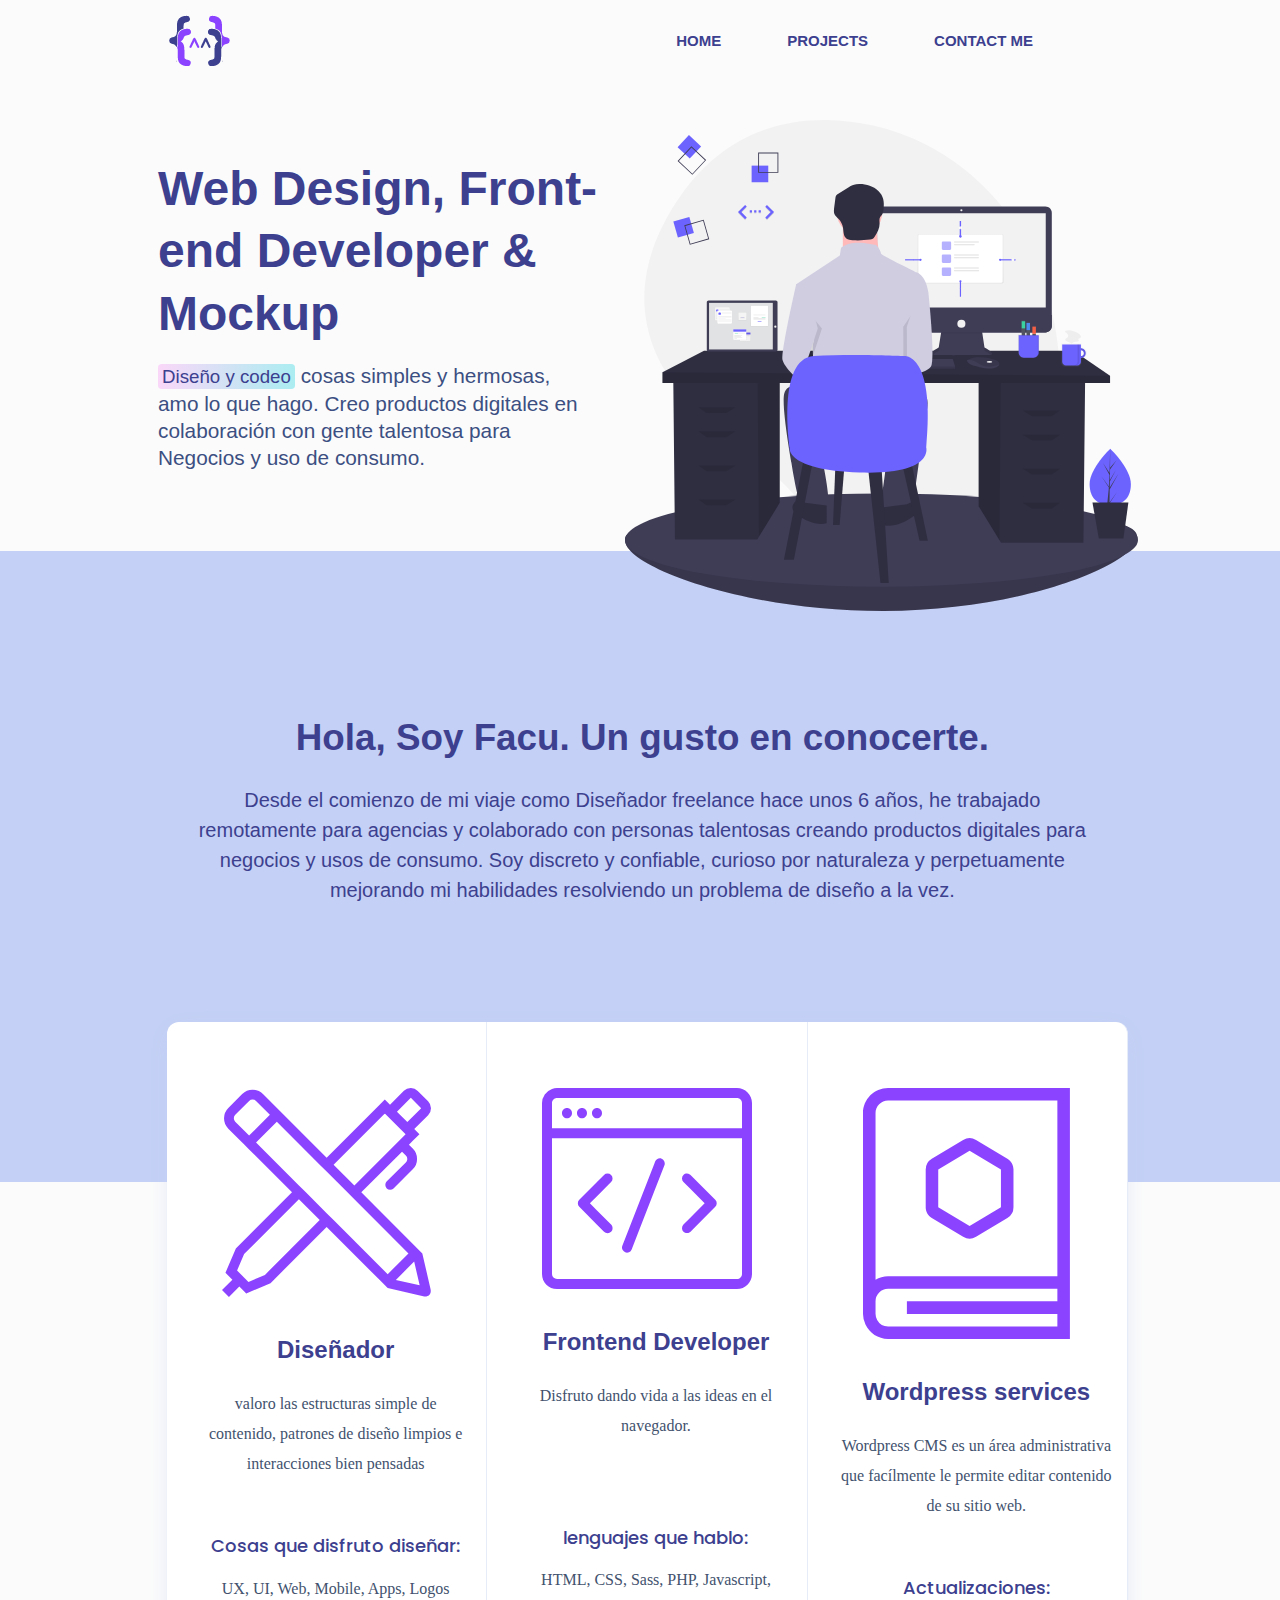
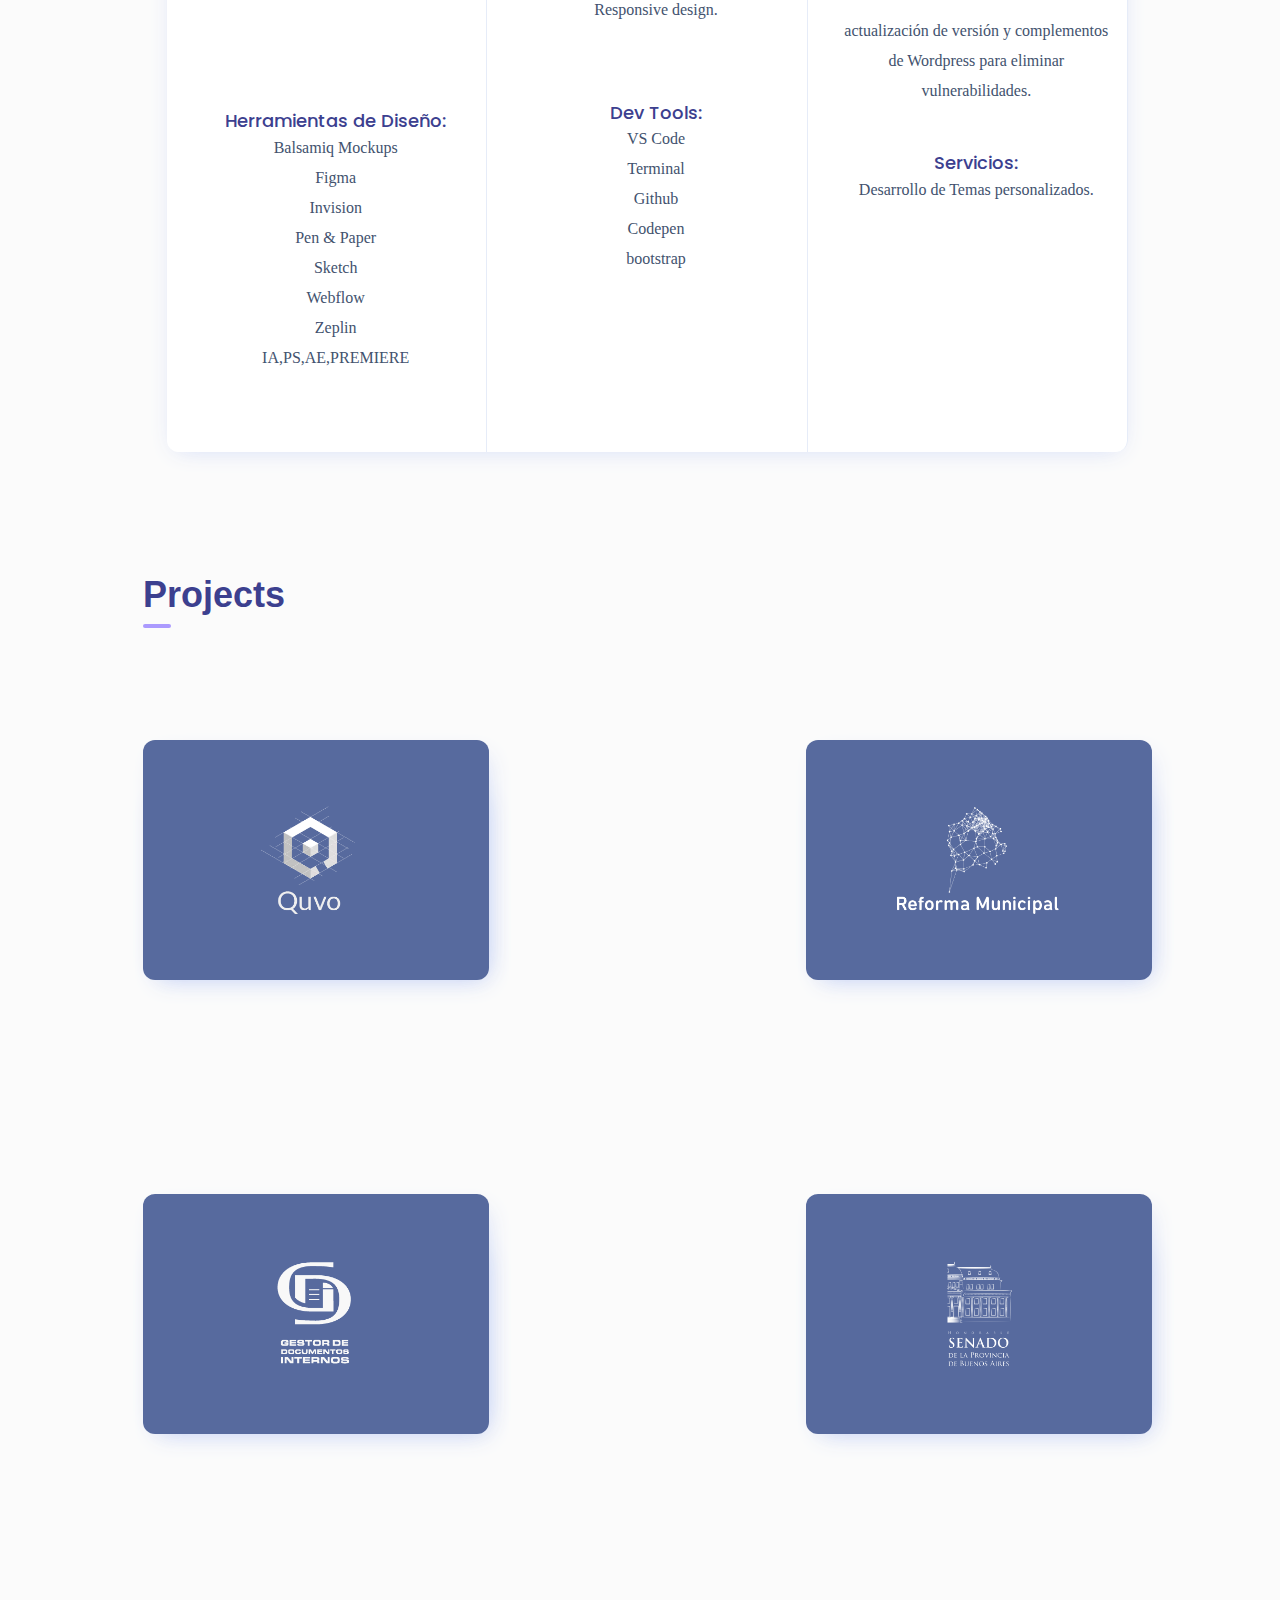
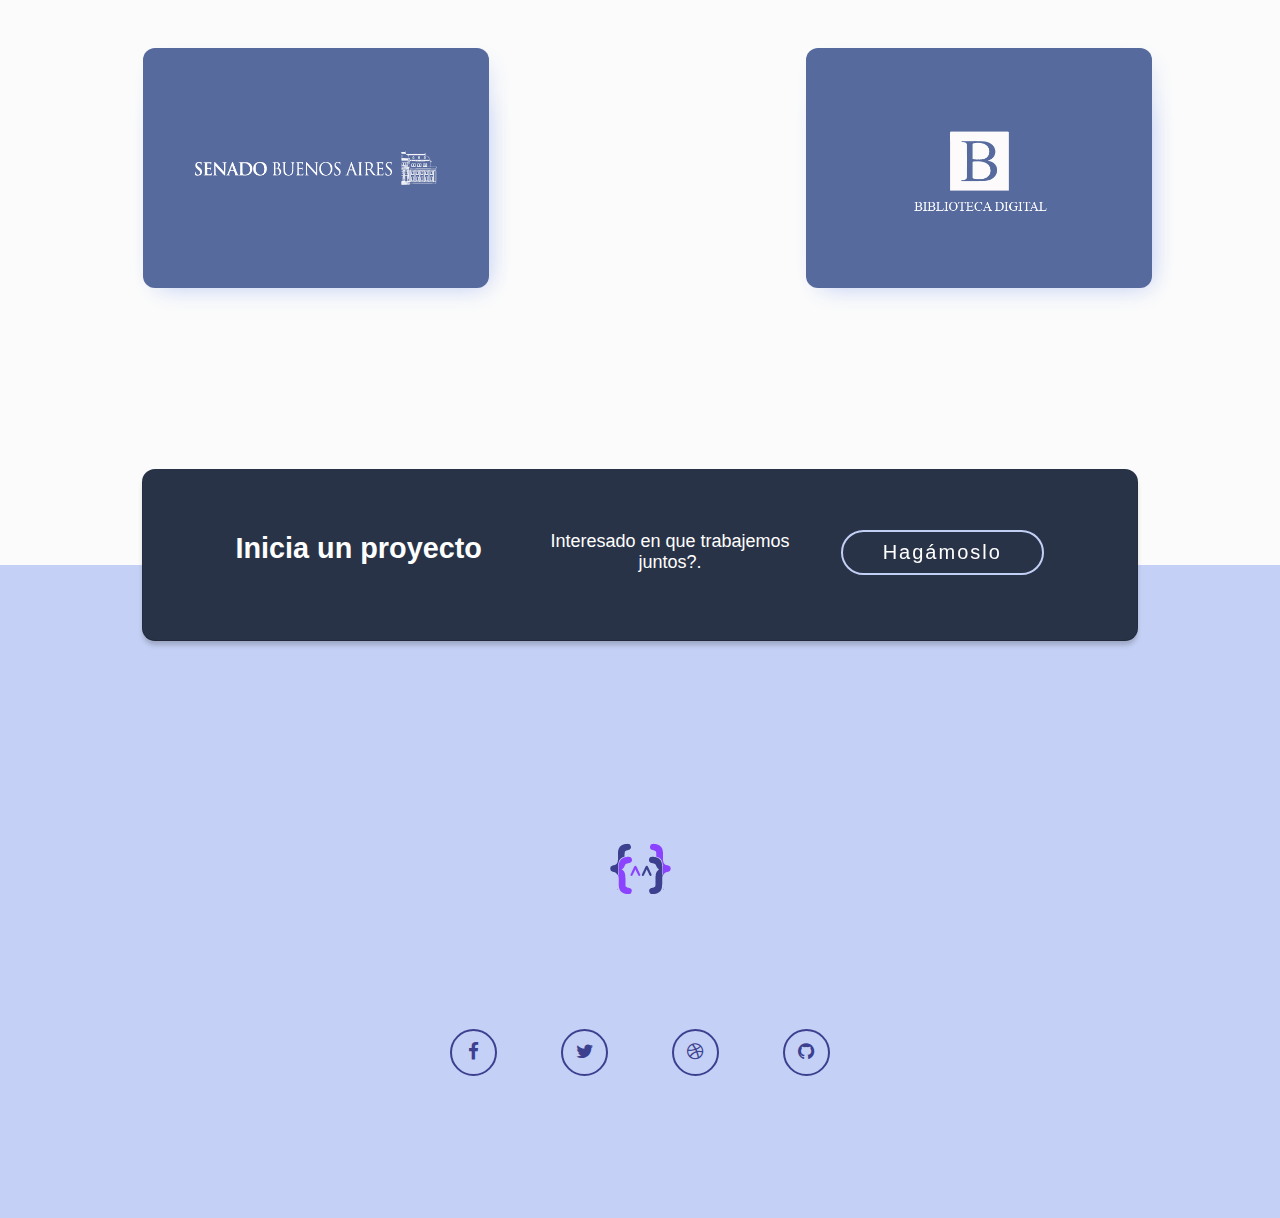
==== commit ffb3387e: "adding img webp on index too" ====
--- a/index.html
+++ b/index.html
@@ -166,7 +166,7 @@
 						</div>
 					</div>
 					<div
-						class="col-md-4 col-sm-12 single-feature pt-80 pb-80 d-flex flex-column"
+						class="col-md-4 col-sm-12 single-feature pt-80 pb-80 d-flex flex-column bor-rad"
 					>
 						<img
 							class="animated shake img-colum"
@@ -244,7 +244,7 @@
 					<div class="card-id">
 						<div class="face face1 quvoimg">
 							<div class="content">
-								<img src="img/1x/qvi.png" />
+								<img src="img/bibi/qvi.webp" />
 								<!-- <h3>Senado BA</h3> -->
 							</div>
 						</div>
@@ -261,7 +261,7 @@
 					<div class="card-id">
 						<div class="face face1 reformaimg">
 							<div class="content">
-								<img src="img/1x/refo.png" />
+								<img src="img/bibi/refo.webp" />
 								<!-- <h3>QuVo</h3> -->
 							</div>
 						</div>
@@ -277,7 +277,7 @@
 					<div class="card-id">
 						<div class="face face1 gde2 ">
 							<div class="content">
-								<img src="img/1x/gd.png" />
+								<img src="img/bibi/gd.webp" />
 								<!-- <h3>Firma Digital</h3> -->
 							</div>
 						</div>
@@ -294,7 +294,7 @@
 					<div class="card-id">
 						<div class="face face1 senado2">
 							<div class="content">
-								<img src="img/1x/websena.png" />
+								<img src="img/bibi/websena.webp" />
 								<!-- <h3>Secretaria Legislativa</h3> -->
 							</div>
 						</div>
@@ -311,7 +311,7 @@
 					<div class="card-id">
 						<div class="face face1 legi2">
 							<div class="content">
-								<img src="img/1x/sena.png" />
+								<img src="img/bibi/sena.webp" />
 								<!-- <h3>Reforma Municipal</h3> -->
 							</div>
 						</div>
@@ -328,7 +328,7 @@
 					<div class="card-id">
 						<div class="face face1 biblio2">
 							<div class="content">
-								<img src="img/1x/bibi.png" />
+								<img src="img/bibi/bibi.webp" />
 								<!-- <h3>Biblioteca digital</h3> -->
 							</div>
 						</div>
--- a/css/main.css
+++ b/css/main.css
@@ -2202,8 +2202,8 @@
 .banner-content {
   position: relative;
   color: #fff;
-  margin-top: 74px;
-  margin-right: 63px;
+  margin-top: 30px;
+  margin-right: 40px;
 }
 
 .banner-content h1 {
@@ -2214,7 +2214,7 @@
 .banner-content p {
   color: #3c4f82;
   margin-top: 1rem;
-  font-family: "europa", sans-serif;
+  font-family: "menlo", sans-serif;
   font-weight: 400;
   line-height: 1.3;
   font-size: 1.3rem !important;
@@ -2278,13 +2278,13 @@
   margin-top: 1rem;
 }
 .recuadro1 {
-  height: 180px;
+  height: 200px;
 }
 .recuadro2 {
-  height: 240px;
+  height: 175px;
 }
 .recuadro3 {
-  height: 210px;
+  height: 220px;
 }
 
 .single-feature img {
@@ -2633,14 +2633,14 @@
   margin-inline-start: 0px;
   margin-inline-end: 0px;
   color: #3c408f;
-  /* font-family: "europa",sans-serif; */
+  font-family: "menlo", sans-serif;
   font-weight: 300;
   line-height: 1.5 !important;
   font-size: 1.25rem;
 }
 
 .titlefac {
-  font-family: "eurostile", sans-serif;
+  font-family: "menlo", sans-serif;
   color: #3c408f;
   font-size: 2.3rem;
   font-weight: 700;
@@ -2679,11 +2679,13 @@
   flex-wrap: wrap;
   margin-right: -15px;
   margin-left: 0px;
-  background: #fff;
+  background: transparent;
   border-radius: 12px;
-  box-shadow: 0 5px 5px 0 rgba(233, 240, 243, 0.5), 0 0 0 1px #e6ecf8;
-}
-
+  box-shadow: 0px 5px 24px -10px rgba(195, 208, 245, 0.93);
+}
+.bor-rad {
+  border-radius: 0px;
+}
 .colright {
   border-radius: 0px 12px 12px 0px;
 }
@@ -2698,8 +2700,8 @@
   width: auto;
 }
 .titleprinc {
-  /* font-family: "eurostile",sans-serif; */
-  font-family: "soleil", sans-serif !important;
+  font-family: "menlo", sans-serif;
+  /* font-family: 'soleil', sans-serif !important; */
   color: #293347;
   font-weight: 700 !important;
   padding-top: 0.5rem !important;
@@ -2723,15 +2725,27 @@
   border-right: 3px solid #8b43ff;
 }
 .recentwork {
-  text-align: center !important;
+  font-family: "menlo", sans-serif !important;
+  font-family: "eurostile", sans-serif;
+  text-align: left;
   display: block;
   margin-inline-start: 0px;
   margin-inline-end: 0px;
-  font-family: "eurostile", sans-serif;
   margin: 6.5rem 0px 0px;
   color: #3c408f;
   font-weight: 700;
   line-height: 1.125;
+}
+.recentwork:after {
+  margin-top: 7px;
+  content: "";
+  display: block;
+  bottom: 0;
+  left: 0;
+  width: 28px;
+  height: 4px;
+  border-radius: 5px;
+  background: #ab9afe;
 }
 .is-size-5-desktop {
   color: #293347 !important;
@@ -2749,6 +2763,7 @@
 }
 
 .boxi {
+  font-family: "menlo", sans-serif;
   margin-bottom: -75px;
   width: 100%;
   height: 170px;
@@ -2771,16 +2786,18 @@
   justify-content: center;
 }
 .startproject {
+  font-family: "menlo", sans-serif;
   font-weight: 600;
-  font-size: 2rem;
+  font-size: 1.8rem;
   color: white;
   margin-bottom: 0;
-  font-family: "eurostile", sans-serif;
+  /* font-family: 'eurostile', sans-serif; */
 }
 .pi {
   font-size: large;
-  margin: 14px;
+  margin: 1px auto;
   color: white;
+  font-weight: lighter;
 }
 
 .containero {
@@ -2790,7 +2807,7 @@
 }
 .hh2 {
   font-weight: 600 !important;
-  font-family: "eurostile", sans-serif;
+  font-family: "menlo", sans-serif;
   font-size: 1.5rem !important;
   margin-bottom: 1.5rem;
   margin-top: 1em;
@@ -3227,6 +3244,9 @@
   overflow: hidden;
   display: flex;
 } */
+.nav-font {
+  font-family: "menlo", sans-serif;
+}
 
 .offer_desc.p-20:hover {
   align-self: flex-end;
@@ -3596,12 +3616,9 @@
     background: #8b43ff64;
   }
   .pb-80 {
-    
-    
     border-radius: 12px 12px 12px 12px;
-    
-}
-.button--winona {
+  }
+  .button--winona {
     margin-left: 40px;
-}
-}+  }
+}
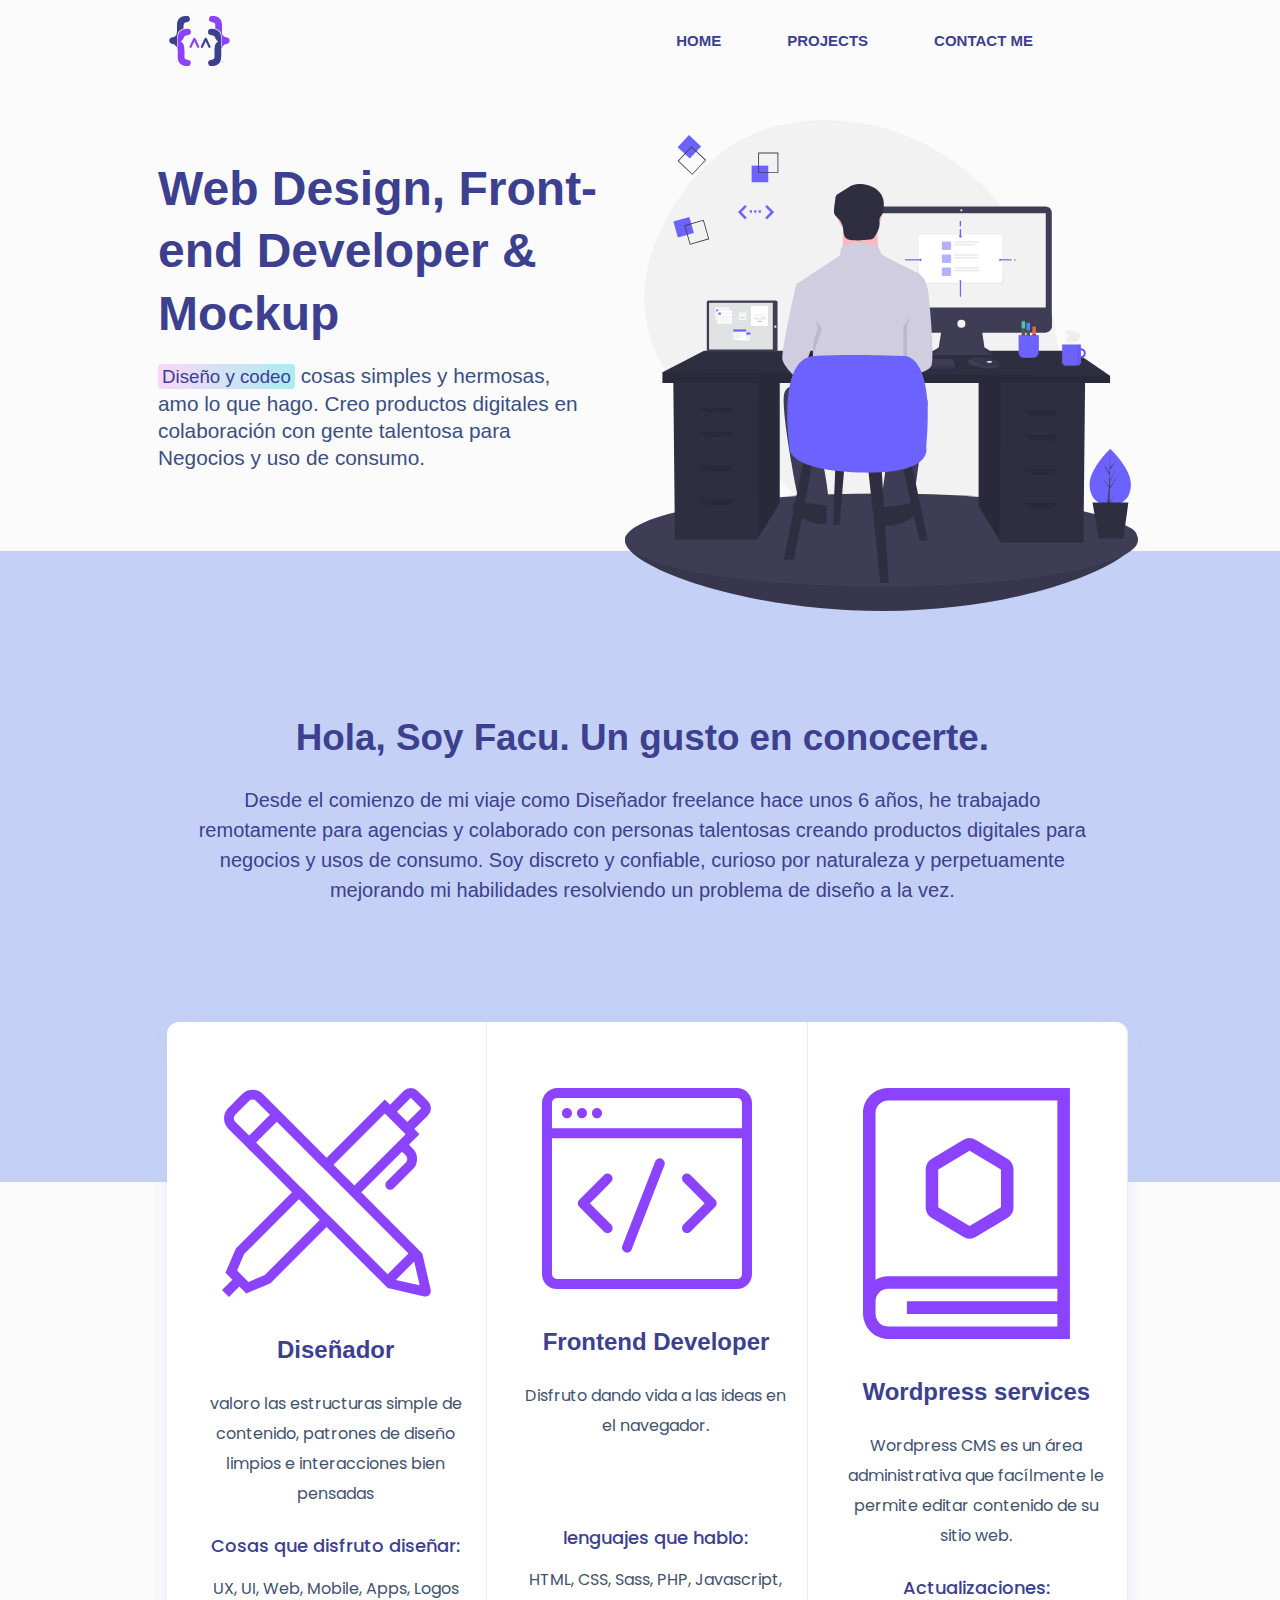
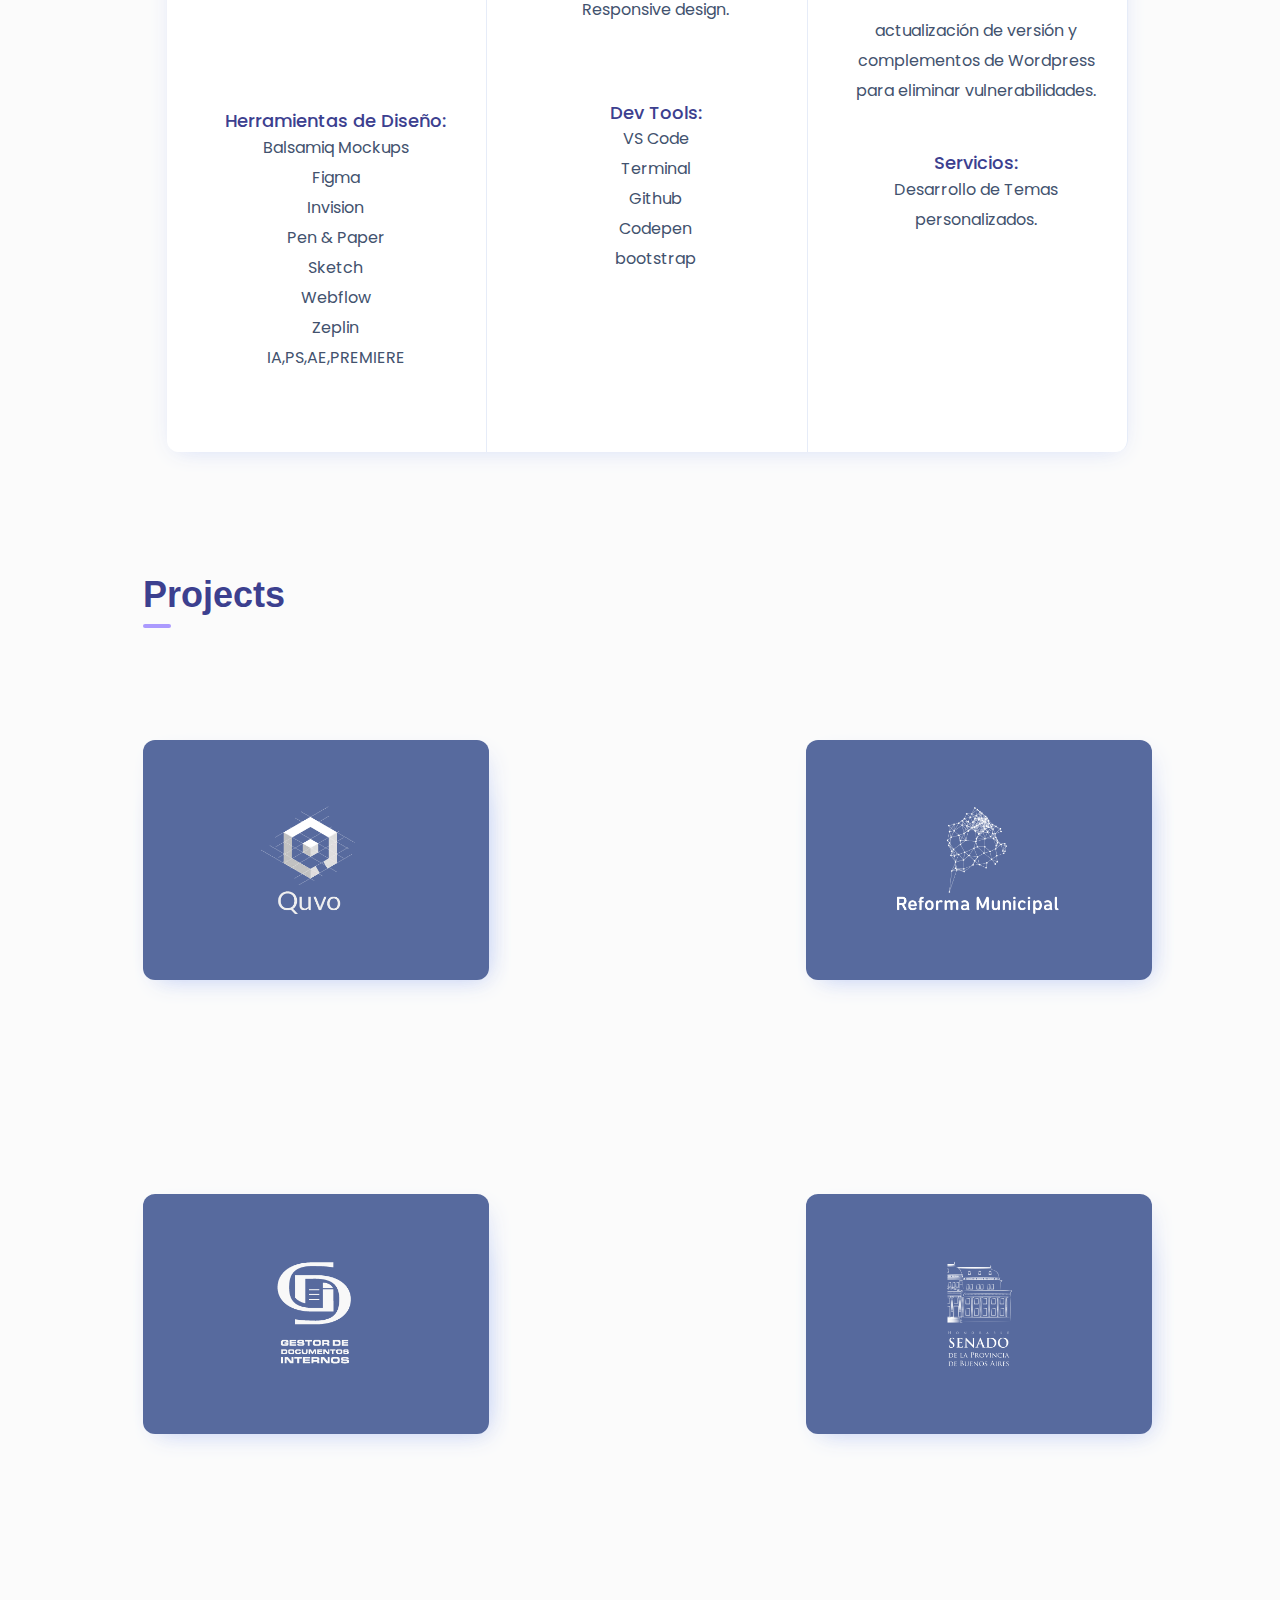
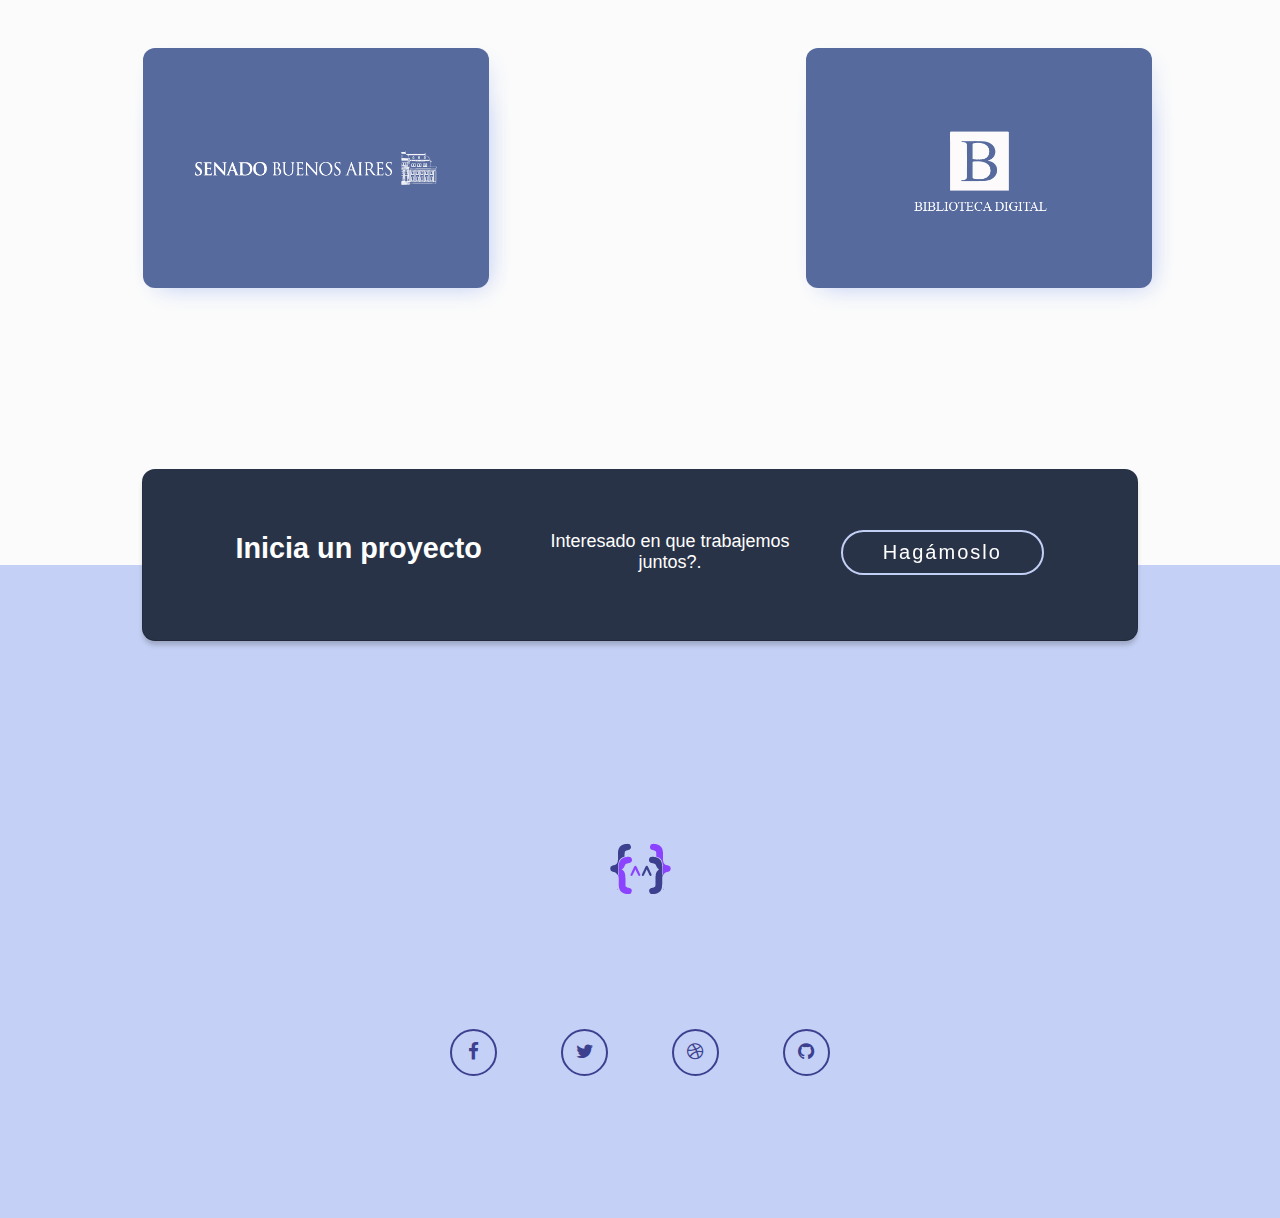
==== commit 0e27003d: "wassuplink 365" ====
--- a/index.html
+++ b/index.html
@@ -362,7 +362,7 @@
 								class=" button button--winona button--border-thin button--round-s"
 								data-text="Hagámoslo"
 							>
-								<span>Hagámoslo</span>
+								<span href="https://wa.link/df5yej">Hagámoslo</span>
 							</button>
 						</div>
 					</div>
--- a/css/main.css
+++ b/css/main.css
@@ -7,105 +7,105 @@
 /*  Basic Style 
 /* =================================== */
 ::-webkit-input-placeholder {
-  /* WebKit, Blink, Edge */
-  color: #777777;
-  font-weight: 300;
+	/* WebKit, Blink, Edge */
+	color: #777777;
+	font-weight: 300;
 }
 
 :-moz-placeholder {
-  /* Mozilla Firefox 4 to 18 */
-  color: #777777;
-  opacity: 1;
-  font-weight: 300;
+	/* Mozilla Firefox 4 to 18 */
+	color: #777777;
+	opacity: 1;
+	font-weight: 300;
 }
 
 ::-moz-placeholder {
-  /* Mozilla Firefox 19+ */
-  color: #777777;
-  opacity: 1;
-  font-weight: 300;
+	/* Mozilla Firefox 19+ */
+	color: #777777;
+	opacity: 1;
+	font-weight: 300;
 }
 
 :-ms-input-placeholder {
-  /* Internet Explorer 10-11 */
-  color: #777777;
-  font-weight: 300;
+	/* Internet Explorer 10-11 */
+	color: #777777;
+	font-weight: 300;
 }
 
 ::-ms-input-placeholder {
-  /* Microsoft Edge */
-  color: #777777;
-  font-weight: 300;
+	/* Microsoft Edge */
+	color: #777777;
+	font-weight: 300;
 }
 
 body {
-  color: #777777;
-  font-family: "Poppins", sans-serif;
-  font-size: 14px;
-  font-weight: 300;
-  line-height: 1.5em;
-  position: relative;
-  -webkit-font-smoothing: antialiased;
-  -moz-osx-font-smoothing: grayscale;
+	color: #777777;
+	font-family: 'Poppins', sans-serif;
+	font-size: 14px;
+	font-weight: 300;
+	line-height: 1.5em;
+	position: relative;
+	-webkit-font-smoothing: antialiased;
+	-moz-osx-font-smoothing: grayscale;
 }
 
 ol,
 ul {
-  margin: 0;
-  padding: 0;
-  list-style: none;
+	margin: 0;
+	padding: 0;
+	list-style: none;
 }
 
 select {
-  display: block;
+	display: block;
 }
 
 figure {
-  margin: 0;
+	margin: 0;
 }
 
 a {
-  -webkit-transition: all 0.3s ease 0s;
-  -moz-transition: all 0.3s ease 0s;
-  -o-transition: all 0.3s ease 0s;
-  transition: all 0.3s ease 0s;
+	-webkit-transition: all 0.3s ease 0s;
+	-moz-transition: all 0.3s ease 0s;
+	-o-transition: all 0.3s ease 0s;
+	transition: all 0.3s ease 0s;
 }
 
 a:hover {
-  background: #8c43ff;
-  color: #8c43ff !important;
+	background: #8c43ff;
+	color: #8c43ff !important;
 }
 .text-uppercase:hover {
-  background: #8c43ff7a;
-  border-radius: 4px;
-  color: #3b408f !important;
-  padding: 5px;
+	background: #8c43ff7a;
+	border-radius: 4px;
+	color: #3b408f !important;
+	padding: 5px;
 }
 .navmenu:hover {
-  border-bottom: #8c43ff7a 3px solid;
-  /* background: #8c43ff7a; */
-  /* border-radius: 4px; */
-  color: #3b408f !important;
-  /* padding: 1px 5px 1px 5px; */
+	border-bottom: #8c43ff7a 3px solid;
+	/* background: #8c43ff7a; */
+	/* border-radius: 4px; */
+	color: #3b408f !important;
+	/* padding: 1px 5px 1px 5px; */
 }
 a,
 .buttonisrounded {
-  transition: all 0.2s ease-in-out;
-  -webkit-transition: all 0.2s ease-in-out;
-  font-weight: 400;
+	transition: all 0.2s ease-in-out;
+	-webkit-transition: all 0.2s ease-in-out;
+	font-weight: 400;
 }
 
 iframe {
-  border: 0;
+	border: 0;
 }
 
 a,
 a:focus,
 a:hover {
-  text-decoration: none;
-  outline: 0;
-  color: #3c408f;
-  background-color: transparent;
+	text-decoration: none;
+	outline: 0;
+	color: #3c408f;
+	background-color: transparent;
 }
 
 .btn.active.focus,
@@ -114,13 +114,13 @@
 .btn.focus:active,
 .btn:active:focus,
 .btn:focus {
-  text-decoration: none;
-  outline: 0;
+	text-decoration: none;
+	outline: 0;
 }
 
 .card-panel {
-  margin: 0;
-  padding: 60px;
+	margin: 0;
+	padding: 60px;
 }
 
 /**
@@ -132,12 +132,12 @@
 .btn-floating i,
 .btn-large i,
 .btn-flat i {
-  font-size: 1em;
-  line-height: inherit;
+	font-size: 1em;
+	line-height: inherit;
 }
 
 .gray-bg {
-  background: #f9f9ff;
+	background: #f9f9ff;
 }
 
 h1,
@@ -146,12 +146,12 @@
 h4,
 h5,
 h6 {
-  font-family: "Poppins", sans-serif;
-  color: #3c408f;
-  line-height: 1.25em !important;
-  margin-bottom: 0;
-  margin-top: 0;
-  font-weight: 500;
+	font-family: 'Poppins', sans-serif;
+	color: #3c408f;
+	line-height: 1.25em !important;
+	margin-bottom: 0;
+	margin-top: 0;
+	font-weight: 500;
 }
 
 .h1,
@@ -160,47 +160,47 @@
 .h4,
 .h5,
 .h6 {
-  margin-bottom: 0;
-  margin-top: 0;
-  font-family: "Poppins", sans-serif;
-  font-weight: 600;
-  color: #222222;
+	margin-bottom: 0;
+	margin-top: 0;
+	font-family: 'Poppins', sans-serif;
+	font-weight: 600;
+	color: #222222;
 }
 
 h1,
 .h1 {
-  font-size: 36px;
+	font-size: 36px;
 }
 
 h2,
 .h2 {
-  font-size: 30px;
+	font-size: 30px;
 }
 
 h3,
 .h3 {
-  font-size: 24px;
+	font-size: 24px;
 }
 
 h4,
 .h4 {
-  font-size: 18px;
+	font-size: 18px;
 }
 
 h5,
 .h5 {
-  font-size: 16px;
+	font-size: 16px;
 }
 
 h6,
 .h6 {
-  font-size: 14px;
-  color: #222222;
+	font-size: 14px;
+	color: #222222;
 }
 
 td,
 th {
-  border-radius: 0px;
+	border-radius: 0px;
 }
 
 /**
@@ -214,605 +214,605 @@
  */
 .clear::before,
 .clear::after {
-  content: " ";
-  display: table;
+	content: ' ';
+	display: table;
 }
 
 .clear::after {
-  clear: both;
+	clear: both;
 }
 
 .fz-11 {
-  font-size: 11px;
+	font-size: 11px;
 }
 
 .fz-12 {
-  font-size: 12px;
+	font-size: 12px;
 }
 
 .fz-13 {
-  font-size: 13px;
+	font-size: 13px;
 }
 
 .fz-14 {
-  font-size: 14px;
+	font-size: 14px;
 }
 
 .fz-15 {
-  font-size: 15px;
+	font-size: 15px;
 }
 
 .fz-16 {
-  font-size: 16px;
+	font-size: 16px;
 }
 
 .fz-18 {
-  font-size: 18px;
+	font-size: 18px;
 }
 
 .fz-30 {
-  font-size: 30px;
+	font-size: 30px;
 }
 
 .fz-48 {
-  font-size: 48px !important;
+	font-size: 48px !important;
 }
 
 .fw100 {
-  font-weight: 100;
+	font-weight: 100;
 }
 
 .fw300 {
-  font-weight: 300;
+	font-weight: 300;
 }
 
 .fw400 {
-  font-weight: 400 !important;
+	font-weight: 400 !important;
 }
 
 .fw500 {
-  font-weight: 500;
+	font-weight: 500;
 }
 
 .f700 {
-  font-weight: 700;
+	font-weight: 700;
 }
 
 .fsi {
-  font-style: italic;
+	font-style: italic;
 }
 
 .mt-10 {
-  margin-top: 10px;
+	margin-top: 10px;
 }
 
 .mt-15 {
-  margin-top: 15px;
+	margin-top: 15px;
 }
 
 .mt-20 {
-  margin-top: 20px;
+	margin-top: 20px;
 }
 
 .mt-25 {
-  margin-top: 25px;
+	margin-top: 25px;
 }
 
 .mt-30 {
-  margin-top: 30px;
+	margin-top: 30px;
 }
 
 .mt-35 {
-  margin-top: 35px;
+	margin-top: 35px;
 }
 
 .mt-40 {
-  margin-top: 40px;
+	margin-top: 40px;
 }
 
 .mt-50 {
-  margin-top: 50px;
+	margin-top: 50px;
 }
 
 .mt-60 {
-  margin-top: 60px;
+	margin-top: 60px;
 }
 
 .mt-70 {
-  margin-top: 70px;
+	margin-top: 70px;
 }
 
 .mt-80 {
-  margin-top: 80px;
+	margin-top: 80px;
 }
 
 .mt-100 {
-  margin-top: 100px;
+	margin-top: 100px;
 }
 
 .mt-120 {
-  margin-top: 120px;
+	margin-top: 120px;
 }
 
 .mt-150 {
-  margin-top: 150px;
+	margin-top: 150px;
 }
 
 .ml-0 {
-  margin-left: 0 !important;
+	margin-left: 0 !important;
 }
 
 .ml-5 {
-  margin-left: 5px !important;
+	margin-left: 5px !important;
 }
 
 .ml-10 {
-  margin-left: 10px;
+	margin-left: 10px;
 }
 
 .ml-15 {
-  margin-left: 15px;
+	margin-left: 15px;
 }
 
 .ml-20 {
-  margin-left: 20px;
+	margin-left: 20px;
 }
 
 .ml-30 {
-  margin-left: 30px;
+	margin-left: 30px;
 }
 
 .ml-50 {
-  margin-left: 50px;
+	margin-left: 50px;
 }
 
 .mr-0 {
-  margin-right: 0 !important;
+	margin-right: 0 !important;
 }
 
 .mr-5 {
-  margin-right: 5px !important;
+	margin-right: 5px !important;
 }
 
 .mr-15 {
-  margin-right: 15px;
+	margin-right: 15px;
 }
 
 .mr-10 {
-  margin-right: 10px;
+	margin-right: 10px;
 }
 
 .mr-20 {
-  margin-right: 20px;
+	margin-right: 20px;
 }
 
 .mr-30 {
-  margin-right: 30px;
+	margin-right: 30px;
 }
 
 .mr-50 {
-  margin-right: 50px;
+	margin-right: 50px;
 }
 
 .mb-0 {
-  margin-bottom: 0px;
+	margin-bottom: 0px;
 }
 
 .mb-0-i {
-  margin-bottom: 0px !important;
+	margin-bottom: 0px !important;
 }
 
 .mb-5 {
-  margin-bottom: 5px;
+	margin-bottom: 5px;
 }
 
 .mb-10 {
-  margin-bottom: 10px;
+	margin-bottom: 10px;
 }
 
 .mb-15 {
-  margin-bottom: 15px;
+	margin-bottom: 15px;
 }
 
 .mb-20 {
-  margin-bottom: 20px;
+	margin-bottom: 20px;
 }
 
 .mb-25 {
-  margin-bottom: 25px;
+	margin-bottom: 25px;
 }
 
 .mb-30 {
-  margin-bottom: 30px;
+	margin-bottom: 30px;
 }
 
 .mb-40 {
-  margin-bottom: 40px;
+	margin-bottom: 40px;
 }
 
 .mb-50 {
-  margin-bottom: 50px;
+	margin-bottom: 50px;
 }
 
 .mb-60 {
-  margin-bottom: 60px;
+	margin-bottom: 60px;
 }
 
 .mb-70 {
-  margin-bottom: 70px;
+	margin-bottom: 70px;
 }
 
 .mb-80 {
-  margin-bottom: 80px;
+	margin-bottom: 80px;
 }
 
 .mb-90 {
-  margin-bottom: 90px;
+	margin-bottom: 90px;
 }
 
 .mb-100 {
-  margin-bottom: 100px;
+	margin-bottom: 100px;
 }
 
 .pt-0 {
-  padding-top: 0px;
+	padding-top: 0px;
 }
 
 .pt-10 {
-  padding-top: 10px;
+	padding-top: 10px;
 }
 
 .pt-15 {
-  padding-top: 15px;
+	padding-top: 15px;
 }
 
 .pt-20 {
-  padding-top: 20px;
+	padding-top: 20px;
 }
 
 .pt-25 {
-  padding-top: 25px;
+	padding-top: 25px;
 }
 
 .pt-30 {
-  padding-top: 30px;
+	padding-top: 30px;
 }
 
 .pt-40 {
-  padding-top: 40px;
+	padding-top: 40px;
 }
 
 .pt-50 {
-  padding-top: 50px;
+	padding-top: 50px;
 }
 
 .pt-60 {
-  padding-top: 60px;
+	padding-top: 60px;
 }
 
 .pt-70 {
-  padding-top: 70px;
+	padding-top: 70px;
 }
 
 .pt-80 {
-  padding-top: 80px;
+	padding-top: 80px;
 }
 
 .pt-90 {
-  padding-top: 90px;
+	padding-top: 90px;
 }
 
 .pt-100 {
-  padding-top: 100px;
+	padding-top: 100px;
 }
 
 .pt-120 {
-  padding-top: 120px;
+	padding-top: 120px;
 }
 
 .pt-150 {
-  padding-top: 150px;
+	padding-top: 150px;
 }
 
 .pb-0 {
-  padding-bottom: 0px;
+	padding-bottom: 0px;
 }
 
 .pb-10 {
-  padding-bottom: 10px;
+	padding-bottom: 10px;
 }
 
 .pb-15 {
-  padding-bottom: 15px;
+	padding-bottom: 15px;
 }
 
 .pb-20 {
-  padding-bottom: 20px;
+	padding-bottom: 20px;
 }
 
 .pb-25 {
-  padding-bottom: 25px;
+	padding-bottom: 25px;
 }
 
 .pb-30 {
-  padding-bottom: 30px;
+	padding-bottom: 30px;
 }
 
 .pb-40 {
-  padding-bottom: 40px;
+	padding-bottom: 40px;
 }
 
 .pb-50 {
-  padding-bottom: 50px;
+	padding-bottom: 50px;
 }
 
 .pb-60 {
-  padding-bottom: 60px;
+	padding-bottom: 60px;
 }
 
 .pb-70 {
-  padding-bottom: 70px;
+	padding-bottom: 70px;
 }
 
 .pb-80 {
-  border-bottom: 0px solid #e6ecf8;
-  border-right: 1px solid #e6ecf8;
-  background: #fff;
-  padding-bottom: 80px;
-  border-radius: 12px 0px 0px 12px;
-  text-align: center;
+	border-bottom: 0px solid #e6ecf8;
+	border-right: 1px solid #e6ecf8;
+	background: #fff;
+	padding-bottom: 80px;
+	border-radius: 12px 0px 0px 12px;
+	text-align: center;
 }
 
 .pb-90 {
-  padding-bottom: 90px;
+	padding-bottom: 90px;
 }
 
 .pb-100 {
-  padding-bottom: 100px;
+	padding-bottom: 100px;
 }
 
 .pb-120 {
-  padding-bottom: 120px;
+	padding-bottom: 120px;
 }
 
 .pb-150 {
-  padding-bottom: 150px;
+	padding-bottom: 150px;
 }
 
 .pr-30 {
-  padding-right: 30px;
+	padding-right: 30px;
 }
 
 .pl-30 {
-  padding-left: 30px;
+	padding-left: 30px;
 }
 
 .p-20 {
-  padding: 20px;
+	padding: 20px;
 }
 
 .p-30 {
-  padding: 30px;
+	padding: 30px;
 }
 
 .p-40 {
-  padding: 40px;
+	padding: 40px;
 }
 
 .float-left {
-  float: left;
+	float: left;
 }
 
 .float-right {
-  float: right;
+	float: right;
 }
 
 .text-italic {
-  font-style: italic;
+	font-style: italic;
 }
 
 .text-white {
-  color: #fff;
+	color: #fff;
 }
 
 .columcentered {
-  justify-content: center;
-  width: 60%;
+	justify-content: center;
+	width: 60%;
 }
 
 .transition {
-  -webkit-transition: all 0.3s ease 0s;
-  -moz-transition: all 0.3s ease 0s;
-  -o-transition: all 0.3s ease 0s;
-  transition: all 0.3s ease 0s;
+	-webkit-transition: all 0.3s ease 0s;
+	-moz-transition: all 0.3s ease 0s;
+	-o-transition: all 0.3s ease 0s;
+	transition: all 0.3s ease 0s;
 }
 
 .section-full {
-  padding: 100px 0;
+	padding: 100px 0;
 }
 
 .section-half {
-  padding: 75px 0;
+	padding: 75px 0;
 }
 
 .flex {
-  display: -webkit-box;
-  display: -webkit-flex;
-  display: -moz-flex;
-  display: -ms-flexbox;
-  display: flex;
+	display: -webkit-box;
+	display: -webkit-flex;
+	display: -moz-flex;
+	display: -ms-flexbox;
+	display: flex;
 }
 
 .inline-flex {
-  display: -webkit-inline-box;
-  display: -webkit-inline-flex;
-  display: -moz-inline-flex;
-  display: -ms-inline-flexbox;
-  display: inline-flex;
+	display: -webkit-inline-box;
+	display: -webkit-inline-flex;
+	display: -moz-inline-flex;
+	display: -ms-inline-flexbox;
+	display: inline-flex;
 }
 
 .flex-grow {
-  -webkit-box-flex: 1;
-  -webkit-flex-grow: 1;
-  -moz-flex-grow: 1;
-  -ms-flex-positive: 1;
-  flex-grow: 1;
+	-webkit-box-flex: 1;
+	-webkit-flex-grow: 1;
+	-moz-flex-grow: 1;
+	-ms-flex-positive: 1;
+	flex-grow: 1;
 }
 
 .flex-wrap {
-  -webkit-flex-wrap: wrap;
-  -moz-flex-wrap: wrap;
-  -ms-flex-wrap: wrap;
-  flex-wrap: wrap;
+	-webkit-flex-wrap: wrap;
+	-moz-flex-wrap: wrap;
+	-ms-flex-wrap: wrap;
+	flex-wrap: wrap;
 }
 
 .flex-left {
-  -webkit-box-pack: start;
-  -ms-flex-pack: start;
-  -webkit-justify-content: flex-start;
-  -moz-justify-content: flex-start;
-  justify-content: flex-start;
+	-webkit-box-pack: start;
+	-ms-flex-pack: start;
+	-webkit-justify-content: flex-start;
+	-moz-justify-content: flex-start;
+	justify-content: flex-start;
 }
 
 .flex-middle {
-  -webkit-box-align: center;
-  -ms-flex-align: center;
-  -webkit-align-items: center;
-  -moz-align-items: center;
-  align-items: center;
+	-webkit-box-align: center;
+	-ms-flex-align: center;
+	-webkit-align-items: center;
+	-moz-align-items: center;
+	align-items: center;
 }
 
 .flex-right {
-  -webkit-box-pack: end;
-  -ms-flex-pack: end;
-  -webkit-justify-content: flex-end;
-  -moz-justify-content: flex-end;
-  justify-content: flex-end;
+	-webkit-box-pack: end;
+	-ms-flex-pack: end;
+	-webkit-justify-content: flex-end;
+	-moz-justify-content: flex-end;
+	justify-content: flex-end;
 }
 
 .flex-top {
-  -webkit-align-self: flex-start;
-  -moz-align-self: flex-start;
-  -ms-flex-item-align: start;
-  align-self: flex-start;
+	-webkit-align-self: flex-start;
+	-moz-align-self: flex-start;
+	-ms-flex-item-align: start;
+	align-self: flex-start;
 }
 
 .flex-center {
-  -webkit-box-pack: center;
-  -ms-flex-pack: center;
-  -webkit-justify-content: center;
-  -moz-justify-content: center;
-  justify-content: center;
+	-webkit-box-pack: center;
+	-ms-flex-pack: center;
+	-webkit-justify-content: center;
+	-moz-justify-content: center;
+	justify-content: center;
 }
 
 .flex-bottom {
-  -webkit-align-self: flex-end;
-  -moz-align-self: flex-end;
-  -ms-flex-item-align: end;
-  align-self: flex-end;
+	-webkit-align-self: flex-end;
+	-moz-align-self: flex-end;
+	-ms-flex-item-align: end;
+	align-self: flex-end;
 }
 
 .space-between {
-  -webkit-box-pack: justify;
-  -ms-flex-pack: justify;
-  -webkit-justify-content: space-between;
-  -moz-justify-content: space-between;
-  justify-content: space-between;
+	-webkit-box-pack: justify;
+	-ms-flex-pack: justify;
+	-webkit-justify-content: space-between;
+	-moz-justify-content: space-between;
+	justify-content: space-between;
 }
 
 .space-around {
-  -ms-flex-pack: distribute;
-  -webkit-justify-content: space-around;
-  -moz-justify-content: space-around;
-  justify-content: space-around;
+	-ms-flex-pack: distribute;
+	-webkit-justify-content: space-around;
+	-moz-justify-content: space-around;
+	justify-content: space-around;
 }
 
 .flex-column {
-  -webkit-box-direction: normal;
-  -webkit-box-orient: vertical;
-  -webkit-flex-direction: column;
-  -moz-flex-direction: column;
-  -ms-flex-direction: column;
-  flex-direction: column;
+	-webkit-box-direction: normal;
+	-webkit-box-orient: vertical;
+	-webkit-flex-direction: column;
+	-moz-flex-direction: column;
+	-ms-flex-direction: column;
+	flex-direction: column;
 }
 
 .flex-cell {
-  display: -webkit-box;
-  display: -webkit-flex;
-  display: -moz-flex;
-  display: -ms-flexbox;
-  display: flex;
-  -webkit-box-flex: 1;
-  -webkit-flex-grow: 1;
-  -moz-flex-grow: 1;
-  -ms-flex-positive: 1;
-  flex-grow: 1;
+	display: -webkit-box;
+	display: -webkit-flex;
+	display: -moz-flex;
+	display: -ms-flexbox;
+	display: flex;
+	-webkit-box-flex: 1;
+	-webkit-flex-grow: 1;
+	-moz-flex-grow: 1;
+	-ms-flex-positive: 1;
+	flex-grow: 1;
 }
 
 .display-table {
-  display: table;
+	display: table;
 }
 
 .light {
-  color: #fff;
+	color: #fff;
 }
 
 .dark {
-  color: #000;
+	color: #000;
 }
 
 .relative {
-  position: relative;
+	position: relative;
 }
 
 .overflow-hidden {
-  overflow: hidden;
+	overflow: hidden;
 }
 
 .overlay {
-  position: absolute;
-  left: 0;
-  right: 0;
-  top: 0;
-  bottom: 0;
+	position: absolute;
+	left: 0;
+	right: 0;
+	top: 0;
+	bottom: 0;
 }
 
 .container.fullwidth {
-  width: 100%;
+	width: 100%;
 }
 
 .container.no-padding {
-  padding-left: 0;
-  padding-right: 0;
+	padding-left: 0;
+	padding-right: 0;
 }
 
 .no-padding {
-  padding: 0;
+	padding: 0;
 }
 
 .section-bg {
-  background: #f9fafc;
+	background: #f9fafc;
 }
 
 @media (max-width: 767px) {
-  .no-flex-xs {
-    display: block !important;
-  }
+	.no-flex-xs {
+		display: block !important;
+	}
 }
 
 .row.no-margin {
-  margin-left: 0;
-  margin-right: 0;
+	margin-left: 0;
+	margin-right: 0;
 }
 
 .sample-text-area {
-  background: #fff;
-  padding: 100px 30px 70px 30px;
+	background: #fff;
+	padding: 100px 30px 70px 30px;
 }
 
 .text-heading {
-  margin-bottom: 30px;
-  font-size: 24px;
+	margin-bottom: 30px;
+	font-size: 24px;
 }
 
 b,
@@ -821,31 +821,31 @@
 sub,
 u,
 del {
-  color: #3c408f;
+	color: #3c408f;
 }
 
 h1 {
-  font-size: 36px;
+	font-size: 36px;
 }
 
 h2 {
-  font-size: 30px;
+	font-size: 30px;
 }
 
 h3 {
-  font-size: 24px;
+	font-size: 24px;
 }
 
 h4 {
-  font-size: 18px;
+	font-size: 18px;
 }
 
 h5 {
-  font-size: 16px;
+	font-size: 16px;
 }
 
 h6 {
-  font-size: 14px;
+	font-size: 14px;
 }
 
 h1,
@@ -854,7 +854,7 @@
 h4,
 h5,
 h6 {
-  line-height: 1.5em;
+	line-height: 1.5em;
 }
 
 .typography h1,
@@ -863,2107 +863,2107 @@
 .typography h4,
 .typography h5,
 .typography h6 {
-  color: #777777;
+	color: #777777;
 }
 
 .white-bg {
-  background-color: #fff;
-  padding: 100px 0;
-  border-bottom: 1px solid #e6e8e9;
+	background-color: #fff;
+	padding: 100px 0;
+	border-bottom: 1px solid #e6e8e9;
 }
 
 .section-top-border {
-  padding: 70px 15px;
-  /* border-top: 1px dotted #eee; */
+	padding: 70px 15px;
+	/* border-top: 1px dotted #eee; */
 }
 
 .button-area {
-  padding: 30px 30px;
-  background: #fff;
+	padding: 30px 30px;
+	background: #fff;
 }
 
 .button-area .border-top-generic {
-  padding: 70px 15px;
-  border-top: 1px dotted #eee;
+	padding: 70px 15px;
+	border-top: 1px dotted #eee;
 }
 
 .button-group-area .genric-btn {
-  margin-right: 10px;
-  margin-top: 10px;
+	margin-right: 10px;
+	margin-top: 10px;
 }
 
 .button-group-area .genric-btn:last-child {
-  margin-right: 0;
+	margin-right: 0;
 }
 
 .genric-btn {
-  margin: 7px 5px;
-  display: inline-block;
-  outline: none;
-  line-height: 35px;
-  padding: 0 30px;
-  font-size: 1em;
-  text-align: center;
-  text-decoration: none;
-  font-weight: 500;
-  cursor: pointer !important;
-  -webkit-transition: all 0.3s ease 0s;
-  -moz-transition: all 0.3s ease 0s;
-  -o-transition: all 0.3s ease 0s;
-  transition: all 0.3s ease 0s;
+	margin: 7px 5px;
+	display: inline-block;
+	outline: none;
+	line-height: 35px;
+	padding: 0 30px;
+	font-size: 1em;
+	text-align: center;
+	text-decoration: none;
+	font-weight: 500;
+	cursor: pointer !important;
+	-webkit-transition: all 0.3s ease 0s;
+	-moz-transition: all 0.3s ease 0s;
+	-o-transition: all 0.3s ease 0s;
+	transition: all 0.3s ease 0s;
 }
 
 .etiquet {
-  margin-top: 15px;
+	margin-top: 15px;
 }
 
 .genric-btn:focus {
-  outline: none;
+	outline: none;
 }
 
 .genric-btn.e-large {
-  padding: 0 40px;
-  line-height: 50px;
+	padding: 0 40px;
+	line-height: 50px;
 }
 
 .genric-btn.large {
-  line-height: 45px;
+	line-height: 45px;
 }
 
 .genric-btn.medium {
-  line-height: 30px;
+	line-height: 30px;
 }
 
 .genric-btn.small {
-  line-height: 25px;
+	line-height: 25px;
 }
 
 .genric-btn.radius {
-  border-radius: 3px;
+	border-radius: 3px;
 }
 
 .genric-btn.circle {
-  border-radius: 20px;
+	border-radius: 20px;
 }
 
 .genric-btn.arrow {
-  display: -webkit-inline-box;
-  display: -ms-inline-flexbox;
-  display: inline-flex;
-  -webkit-box-align: center;
-  -ms-flex-align: center;
-  align-items: center;
+	display: -webkit-inline-box;
+	display: -ms-inline-flexbox;
+	display: inline-flex;
+	-webkit-box-align: center;
+	-ms-flex-align: center;
+	align-items: center;
 }
 
 .genric-btn.arrow span {
-  margin-left: 10px;
+	margin-left: 10px;
 }
 
 .genric-btn.default {
-  color: #222222;
-  background: #f9f9ff;
-  border: 1px solid transparent;
+	color: #222222;
+	background: #f9f9ff;
+	border: 1px solid transparent;
 }
 
 .genric-btn.default:hover {
-  border: 1px solid #f9f9ff;
-  background: #fff;
+	border: 1px solid #f9f9ff;
+	background: #fff;
 }
 
 .genric-btn.default-border {
-  border: 1px solid #f9f9ff;
-  background: #fff;
+	border: 1px solid #f9f9ff;
+	background: #fff;
 }
 
 .genric-btn.default-border:hover {
-  color: #222222;
-  background: #f9f9ff;
-  border: 1px solid transparent;
+	color: #222222;
+	background: #f9f9ff;
+	border: 1px solid transparent;
 }
 
 .genric-btn.primary {
-  color: #fff;
-  background: #f67590;
-  border: 1px solid transparent;
+	color: #fff;
+	background: #f67590;
+	border: 1px solid transparent;
 }
 
 .genric-btn.primary:hover {
-  color: #f67590;
-  border: 1px solid #f67590;
-  background: #fff;
+	color: #f67590;
+	border: 1px solid #f67590;
+	background: #fff;
 }
 
 .genric-btn.primary-border {
-  color: #f67590;
-  border: 1px solid #f67590;
-  background: #fff;
+	color: #f67590;
+	border: 1px solid #f67590;
+	background: #fff;
 }
 
 .genric-btn.primary-border:hover {
-  color: #fff !important;
-  background: #f67590;
-  border: 1px solid transparent;
+	color: #fff !important;
+	background: #f67590;
+	border: 1px solid transparent;
 }
 
 .genric-btn.success {
-  color: #fff;
-  background: #56e4d2;
-  border: 1px solid transparent;
+	color: #fff;
+	background: #56e4d2;
+	border: 1px solid transparent;
 }
 
 .genric-btn.success:hover {
-  color: #56e4d2 !important;
-  border: 1px solid #56e4d2;
-  background: #fff;
+	color: #56e4d2 !important;
+	border: 1px solid #56e4d2;
+	background: #fff;
 }
 
 .genric-btn.success-border {
-  color: #56e4d2;
-  border: 1px solid #56e4d2;
-  background: #fff;
+	color: #56e4d2;
+	border: 1px solid #56e4d2;
+	background: #fff;
 }
 
 .genric-btn.success-border:hover {
-  color: #fff !important;
-  background: #56e4d2;
-  border: 1px solid transparent;
+	color: #fff !important;
+	background: #56e4d2;
+	border: 1px solid transparent;
 }
 
 .genric-btn.info {
-  color: #fff;
-  background: #38a4ff;
-  border: 1px solid transparent;
+	color: #fff;
+	background: #38a4ff;
+	border: 1px solid transparent;
 }
 
 .genric-btn.info:hover {
-  color: #38a4ff !important;
-  border: 1px solid #38a4ff;
-  background: #fff;
+	color: #38a4ff !important;
+	border: 1px solid #38a4ff;
+	background: #fff;
 }
 
 .genric-btn.info-border {
-  color: #38a4ff;
-  border: 1px solid #38a4ff;
-  background: #fff;
+	color: #38a4ff;
+	border: 1px solid #38a4ff;
+	background: #fff;
 }
 
 .genric-btn.info-border:hover {
-  color: #fff !important;
-  background: #38a4ff;
-  border: 1px solid transparent;
+	color: #fff !important;
+	background: #38a4ff;
+	border: 1px solid transparent;
 }
 
 .genric-btn.warning {
-  color: #fff;
-  background: #f4e700;
-  border: 1px solid transparent;
+	color: #fff;
+	background: #f4e700;
+	border: 1px solid transparent;
 }
 
 .genric-btn.warning:hover {
-  color: #f4e700 !important;
-  border: 1px solid #f4e700;
-  background: #fff;
+	color: #f4e700 !important;
+	border: 1px solid #f4e700;
+	background: #fff;
 }
 
 .genric-btn.warning-border {
-  color: #f4e700;
-  border: 1px solid #f4e700;
-  background: #fff;
+	color: #f4e700;
+	border: 1px solid #f4e700;
+	background: #fff;
 }
 
 .genric-btn.warning-border:hover {
-  color: #fff !important;
-  background: #f4e700;
-  border: 1px solid transparent;
+	color: #fff !important;
+	background: #f4e700;
+	border: 1px solid transparent;
 }
 
 .genric-btn.danger {
-  color: #fff;
-  background: #f44a40;
-  border: 1px solid transparent;
+	color: #fff;
+	background: #f44a40;
+	border: 1px solid transparent;
 }
 
 .genric-btn.danger:hover {
-  color: #f44a40 !important;
-  border: 1px solid #f44a40;
-  background: #fff;
+	color: #f44a40 !important;
+	border: 1px solid #f44a40;
+	background: #fff;
 }
 
 .genric-btn.danger-border {
-  color: #f44a40;
-  border: 1px solid #f44a40;
-  background: #fff;
+	color: #f44a40;
+	border: 1px solid #f44a40;
+	background: #fff;
 }
 
 .genric-btn.danger-border:hover {
-  color: #fff !important;
-  background: #f44a40;
-  border: 1px solid transparent;
+	color: #fff !important;
+	background: #f44a40;
+	border: 1px solid transparent;
 }
 
 .genric-btn.link {
-  color: #222222;
-  background: #f9f9ff;
-  text-decoration: underline;
-  border: 1px solid transparent;
+	color: #222222;
+	background: #f9f9ff;
+	text-decoration: underline;
+	border: 1px solid transparent;
 }
 
 .genric-btn.link:hover {
-  color: #222222;
-  border: 1px solid #f9f9ff;
-  background: #fff;
+	color: #222222;
+	border: 1px solid #f9f9ff;
+	background: #fff;
 }
 
 .genric-btn.link-border {
-  color: #222222;
-  border: 1px solid #f9f9ff;
-  background: #fff;
-  text-decoration: underline;
+	color: #222222;
+	border: 1px solid #f9f9ff;
+	background: #fff;
+	text-decoration: underline;
 }
 
 .genric-btn.link-border:hover {
-  color: #222222;
-  background: #f9f9ff;
-  border: 1px solid transparent;
+	color: #222222;
+	background: #f9f9ff;
+	border: 1px solid transparent;
 }
 
 .genric-btn.disable {
-  -webkit-box-shadow: -1px 2px 18px 2px rgba(196, 208, 245, 1);
-  -moz-box-shadow: -1px 2px 18px 2px rgba(196, 208, 245, 1);
-  box-shadow: -1px 2px 18px 2px rgba(196, 208, 245, 1);
-  color: #222222, 0.3;
-  background: #c4d0f5;
-  border: 1px solid transparent;
-  cursor: not-allowed;
+	-webkit-box-shadow: -1px 2px 18px 2px rgba(196, 208, 245, 1);
+	-moz-box-shadow: -1px 2px 18px 2px rgba(196, 208, 245, 1);
+	box-shadow: -1px 2px 18px 2px rgba(196, 208, 245, 1);
+	color: #222222, 0.3;
+	background: #c4d0f5;
+	border: 1px solid transparent;
+	cursor: not-allowed;
 }
 
 .generic-blockquote {
-  padding: 30px 50px 30px 30px;
-  background: #f9f9ff;
-  border-left: 2px solid #f67590;
+	padding: 30px 50px 30px 30px;
+	background: #f9f9ff;
+	border-left: 2px solid #f67590;
 }
 
 .progress-table-wrap {
-  overflow-x: scroll;
+	overflow-x: scroll;
 }
 
 .progress-table {
-  background: #f9f9ff;
-  padding: 15px 0px 30px 0px;
-  min-width: 800px;
+	background: #f9f9ff;
+	padding: 15px 0px 30px 0px;
+	min-width: 800px;
 }
 
 .progress-table .serial {
-  width: 11.83%;
-  padding-left: 30px;
+	width: 11.83%;
+	padding-left: 30px;
 }
 
 .progress-table .country {
-  width: 28.07%;
+	width: 28.07%;
 }
 
 .progress-table .visit {
-  width: 19.74%;
+	width: 19.74%;
 }
 
 .progress-table .percentage {
-  width: 40.36%;
-  padding-right: 50px;
+	width: 40.36%;
+	padding-right: 50px;
 }
 
 .progress-table .table-head {
-  display: flex;
+	display: flex;
 }
 
 .progress-table .table-head .serial,
 .progress-table .table-head .country,
 .progress-table .table-head .visit,
 .progress-table .table-head .percentage {
-  color: #222222;
-  line-height: 40px;
-  text-transform: uppercase;
-  font-weight: 500;
+	color: #222222;
+	line-height: 40px;
+	text-transform: uppercase;
+	font-weight: 500;
 }
 
 .progress-table .table-row {
-  padding: 15px 0;
-  border-top: 1px solid #edf3fd;
-  display: flex;
+	padding: 15px 0;
+	border-top: 1px solid #edf3fd;
+	display: flex;
 }
 
 .progress-table .table-row .serial,
 .progress-table .table-row .country,
 .progress-table .table-row .visit,
 .progress-table .table-row .percentage {
-  display: flex;
-  align-items: center;
+	display: flex;
+	align-items: center;
 }
 
 .progress-table .table-row .country img {
-  margin-right: 15px;
+	margin-right: 15px;
 }
 
 .progress-table .table-row .percentage .progress {
-  width: 80%;
-  border-radius: 0px;
-  background: transparent;
+	width: 80%;
+	border-radius: 0px;
+	background: transparent;
 }
 
 .progress-table .table-row .percentage .progress .progress-bar {
-  height: 5px;
-  line-height: 5px;
+	height: 5px;
+	line-height: 5px;
 }
 
 .progress-table .table-row .percentage .progress .progress-bar.color-1 {
-  background-color: #6382e6;
+	background-color: #6382e6;
 }
 
 .progress-table .table-row .percentage .progress .progress-bar.color-2 {
-  background-color: #e66686;
+	background-color: #e66686;
 }
 
 .progress-table .table-row .percentage .progress .progress-bar.color-3 {
-  background-color: #f09359;
+	background-color: #f09359;
 }
 
 .progress-table .table-row .percentage .progress .progress-bar.color-4 {
-  background-color: #73fbaf;
+	background-color: #73fbaf;
 }
 
 .progress-table .table-row .percentage .progress .progress-bar.color-5 {
-  background-color: #73fbaf;
+	background-color: #73fbaf;
 }
 
 .progress-table .table-row .percentage .progress .progress-bar.color-6 {
-  background-color: #6382e6;
+	background-color: #6382e6;
 }
 
 .progress-table .table-row .percentage .progress .progress-bar.color-7 {
-  background-color: #a367e7;
+	background-color: #a367e7;
 }
 
 .progress-table .table-row .percentage .progress .progress-bar.color-8 {
-  background-color: #e66686;
+	background-color: #e66686;
 }
 
 .single-gallery-image {
-  margin-top: 30px;
-  background-repeat: no-repeat !important;
-  background-position: center center !important;
-  background-size: cover !important;
-  height: 200px;
+	margin-top: 30px;
+	background-repeat: no-repeat !important;
+	background-position: center center !important;
+	background-size: cover !important;
+	height: 200px;
 }
 
 .list-style {
-  width: 14px;
-  height: 14px;
+	width: 14px;
+	height: 14px;
 }
 
 .unordered-list li {
-  position: relative;
-  padding-left: 30px;
-  line-height: 1.82em !important;
+	position: relative;
+	padding-left: 30px;
+	line-height: 1.82em !important;
 }
 
 .unordered-list li:before {
-  content: "";
-  position: absolute;
-  width: 14px;
-  height: 14px;
-  border: 3px solid #f67590;
-  background: #fff;
-  top: 4px;
-  left: 0;
-  border-radius: 50%;
+	content: '';
+	position: absolute;
+	width: 14px;
+	height: 14px;
+	border: 3px solid #f67590;
+	background: #fff;
+	top: 4px;
+	left: 0;
+	border-radius: 50%;
 }
 
 .ordered-list {
-  margin-left: 30px;
+	margin-left: 30px;
 }
 
 .ordered-list li {
-  list-style-type: decimal-leading-zero;
-  color: #f67590;
-  font-weight: 500;
-  line-height: 1.82em !important;
+	list-style-type: decimal-leading-zero;
+	color: #f67590;
+	font-weight: 500;
+	line-height: 1.82em !important;
 }
 
 .ordered-list li span {
-  font-weight: 300;
-  color: #777777;
+	font-weight: 300;
+	color: #777777;
 }
 
 .ordered-list-alpha li {
-  margin-left: 30px;
-  list-style-type: lower-alpha;
-  color: #f67590;
-  font-weight: 500;
-  line-height: 1.82em !important;
+	margin-left: 30px;
+	list-style-type: lower-alpha;
+	color: #f67590;
+	font-weight: 500;
+	line-height: 1.82em !important;
 }
 
 .ordered-list-alpha li span {
-  font-weight: 300;
-  color: #777777;
+	font-weight: 300;
+	color: #777777;
 }
 
 .ordered-list-roman li {
-  margin-left: 30px;
-  list-style-type: lower-roman;
-  color: #f67590;
-  font-weight: 500;
-  line-height: 1.82em !important;
+	margin-left: 30px;
+	list-style-type: lower-roman;
+	color: #f67590;
+	font-weight: 500;
+	line-height: 1.82em !important;
 }
 
 .ordered-list-roman li span {
-  font-weight: 300;
-  color: #777777;
+	font-weight: 300;
+	color: #777777;
 }
 
 .single-input {
-  display: block;
-  width: 100%;
-  line-height: 40px;
-  border: none;
-  outline: none;
-  background: #f9f9ff;
-  padding: 0 20px;
+	display: block;
+	width: 100%;
+	line-height: 40px;
+	border: none;
+	outline: none;
+	background: #f9f9ff;
+	padding: 0 20px;
 }
 
 .single-input:focus {
-  outline: none;
+	outline: none;
 }
 
 .input-group-icon {
-  position: relative;
+	position: relative;
 }
 
 .input-group-icon .icon {
-  position: absolute;
-  left: 20px;
-  top: 0;
-  line-height: 40px;
-  z-index: 3;
+	position: absolute;
+	left: 20px;
+	top: 0;
+	line-height: 40px;
+	z-index: 3;
 }
 
 .input-group-icon .icon i {
-  color: #797979;
+	color: #797979;
 }
 
 .input-group-icon .single-input {
-  padding-left: 45px;
+	padding-left: 45px;
 }
 
 .single-textarea {
-  display: block;
-  width: 100%;
-  line-height: 40px;
-  border: none;
-  outline: none;
-  background: #f9f9ff;
-  padding: 0 20px;
-  height: 100px;
-  resize: none;
+	display: block;
+	width: 100%;
+	line-height: 40px;
+	border: none;
+	outline: none;
+	background: #f9f9ff;
+	padding: 0 20px;
+	height: 100px;
+	resize: none;
 }
 
 .single-textarea:focus {
-  outline: none;
+	outline: none;
 }
 
 .single-input-primary {
-  display: block;
-  width: 100%;
-  line-height: 40px;
-  border: 1px solid transparent;
-  outline: none;
-  background: #f9f9ff;
-  padding: 0 20px;
+	display: block;
+	width: 100%;
+	line-height: 40px;
+	border: 1px solid transparent;
+	outline: none;
+	background: #f9f9ff;
+	padding: 0 20px;
 }
 
 .single-input-primary:focus {
-  outline: none;
-  border: 1px solid #f67590;
+	outline: none;
+	border: 1px solid #f67590;
 }
 
 .single-input-accent {
-  display: block;
-  width: 100%;
-  line-height: 40px;
-  border: 1px solid transparent;
-  outline: none;
-  background: #f9f9ff;
-  padding: 0 20px;
+	display: block;
+	width: 100%;
+	line-height: 40px;
+	border: 1px solid transparent;
+	outline: none;
+	background: #f9f9ff;
+	padding: 0 20px;
 }
 
 .single-input-accent:focus {
-  outline: none;
-  border: 1px solid #eb6b55;
+	outline: none;
+	border: 1px solid #eb6b55;
 }
 
 .single-input-secondary {
-  display: block;
-  width: 100%;
-  line-height: 40px;
-  border: 1px solid transparent;
-  outline: none;
-  background: #f9f9ff;
-  padding: 0 20px;
+	display: block;
+	width: 100%;
+	line-height: 40px;
+	border: 1px solid transparent;
+	outline: none;
+	background: #f9f9ff;
+	padding: 0 20px;
 }
 
 .single-input-secondary:focus {
-  outline: none;
-  border: 1px solid #f09359;
+	outline: none;
+	border: 1px solid #f09359;
 }
 
 .default-switch {
-  width: 35px;
-  height: 17px;
-  border-radius: 8.5px;
-  background: #f9f9ff;
-  position: relative;
-  cursor: pointer;
+	width: 35px;
+	height: 17px;
+	border-radius: 8.5px;
+	background: #f9f9ff;
+	position: relative;
+	cursor: pointer;
 }
 
 .default-switch input {
-  position: absolute;
-  left: 0;
-  top: 0;
-  right: 0;
-  bottom: 0;
-  width: 100%;
-  height: 100%;
-  opacity: 0;
-  cursor: pointer;
+	position: absolute;
+	left: 0;
+	top: 0;
+	right: 0;
+	bottom: 0;
+	width: 100%;
+	height: 100%;
+	opacity: 0;
+	cursor: pointer;
 }
 
 .default-switch input + label {
-  position: absolute;
-  top: 1px;
-  left: 1px;
-  width: 15px;
-  height: 15px;
-  border-radius: 50%;
-  background: #f67590;
-  -webkit-transition: all 0.2s;
-  -moz-transition: all 0.2s;
-  -o-transition: all 0.2s;
-  transition: all 0.2s;
-  box-shadow: 0px 4px 5px 0px rgba(0, 0, 0, 0.2);
-  cursor: pointer;
+	position: absolute;
+	top: 1px;
+	left: 1px;
+	width: 15px;
+	height: 15px;
+	border-radius: 50%;
+	background: #f67590;
+	-webkit-transition: all 0.2s;
+	-moz-transition: all 0.2s;
+	-o-transition: all 0.2s;
+	transition: all 0.2s;
+	box-shadow: 0px 4px 5px 0px rgba(0, 0, 0, 0.2);
+	cursor: pointer;
 }
 
 .default-switch input:checked + label {
-  left: 19px;
+	left: 19px;
 }
 
 .primary-switch {
-  width: 35px;
-  height: 17px;
-  border-radius: 8.5px;
-  background: #f9f9ff;
-  position: relative;
-  cursor: pointer;
+	width: 35px;
+	height: 17px;
+	border-radius: 8.5px;
+	background: #f9f9ff;
+	position: relative;
+	cursor: pointer;
 }
 
 .primary-switch input {
-  position: absolute;
-  left: 0;
-  top: 0;
-  right: 0;
-  bottom: 0;
-  width: 100%;
-  height: 100%;
-  opacity: 0;
+	position: absolute;
+	left: 0;
+	top: 0;
+	right: 0;
+	bottom: 0;
+	width: 100%;
+	height: 100%;
+	opacity: 0;
 }
 
 .primary-switch input + label {
-  position: absolute;
-  left: 0;
-  top: 0;
-  right: 0;
-  bottom: 0;
-  width: 100%;
-  height: 100%;
+	position: absolute;
+	left: 0;
+	top: 0;
+	right: 0;
+	bottom: 0;
+	width: 100%;
+	height: 100%;
 }
 
 .primary-switch input + label:before {
-  content: "";
-  position: absolute;
-  left: 0;
-  top: 0;
-  right: 0;
-  bottom: 0;
-  width: 100%;
-  height: 100%;
-  background: transparent;
-  border-radius: 8.5px;
-  cursor: pointer;
-  -webkit-transition: all 0.2s;
-  -moz-transition: all 0.2s;
-  -o-transition: all 0.2s;
-  transition: all 0.2s;
+	content: '';
+	position: absolute;
+	left: 0;
+	top: 0;
+	right: 0;
+	bottom: 0;
+	width: 100%;
+	height: 100%;
+	background: transparent;
+	border-radius: 8.5px;
+	cursor: pointer;
+	-webkit-transition: all 0.2s;
+	-moz-transition: all 0.2s;
+	-o-transition: all 0.2s;
+	transition: all 0.2s;
 }
 
 .primary-switch input + label:after {
-  content: "";
-  position: absolute;
-  top: 1px;
-  left: 1px;
-  width: 15px;
-  height: 15px;
-  border-radius: 50%;
-  background: #fff;
-  -webkit-transition: all 0.2s;
-  -moz-transition: all 0.2s;
-  -o-transition: all 0.2s;
-  transition: all 0.2s;
-  box-shadow: 0px 4px 5px 0px rgba(0, 0, 0, 0.2);
-  cursor: pointer;
+	content: '';
+	position: absolute;
+	top: 1px;
+	left: 1px;
+	width: 15px;
+	height: 15px;
+	border-radius: 50%;
+	background: #fff;
+	-webkit-transition: all 0.2s;
+	-moz-transition: all 0.2s;
+	-o-transition: all 0.2s;
+	transition: all 0.2s;
+	box-shadow: 0px 4px 5px 0px rgba(0, 0, 0, 0.2);
+	cursor: pointer;
 }
 
 .primary-switch input:checked + label:after {
-  left: 19px;
+	left: 19px;
 }
 
 .primary-switch input:checked + label:before {
-  background: #f67590;
+	background: #f67590;
 }
 
 .confirm-switch {
-  width: 35px;
-  height: 17px;
-  border-radius: 8.5px;
-  background: #f9f9ff;
-  position: relative;
-  cursor: pointer;
+	width: 35px;
+	height: 17px;
+	border-radius: 8.5px;
+	background: #f9f9ff;
+	position: relative;
+	cursor: pointer;
 }
 
 .confirm-switch input {
-  position: absolute;
-  left: 0;
-  top: 0;
-  right: 0;
-  bottom: 0;
-  width: 100%;
-  height: 100%;
-  opacity: 0;
+	position: absolute;
+	left: 0;
+	top: 0;
+	right: 0;
+	bottom: 0;
+	width: 100%;
+	height: 100%;
+	opacity: 0;
 }
 
 .confirm-switch input + label {
-  position: absolute;
-  left: 0;
-  top: 0;
-  right: 0;
-  bottom: 0;
-  width: 100%;
-  height: 100%;
+	position: absolute;
+	left: 0;
+	top: 0;
+	right: 0;
+	bottom: 0;
+	width: 100%;
+	height: 100%;
 }
 
 .confirm-switch input + label:before {
-  content: "";
-  position: absolute;
-  left: 0;
-  top: 0;
-  right: 0;
-  bottom: 0;
-  width: 100%;
-  height: 100%;
-  background: transparent;
-  border-radius: 8.5px;
-  -webkit-transition: all 0.2s;
-  -moz-transition: all 0.2s;
-  -o-transition: all 0.2s;
-  transition: all 0.2s;
-  cursor: pointer;
+	content: '';
+	position: absolute;
+	left: 0;
+	top: 0;
+	right: 0;
+	bottom: 0;
+	width: 100%;
+	height: 100%;
+	background: transparent;
+	border-radius: 8.5px;
+	-webkit-transition: all 0.2s;
+	-moz-transition: all 0.2s;
+	-o-transition: all 0.2s;
+	transition: all 0.2s;
+	cursor: pointer;
 }
 
 .confirm-switch input + label:after {
-  content: "";
-  position: absolute;
-  top: 1px;
-  left: 1px;
-  width: 15px;
-  height: 15px;
-  border-radius: 50%;
-  background: #fff;
-  -webkit-transition: all 0.2s;
-  -moz-transition: all 0.2s;
-  -o-transition: all 0.2s;
-  transition: all 0.2s;
-  box-shadow: 0px 4px 5px 0px rgba(0, 0, 0, 0.2);
-  cursor: pointer;
+	content: '';
+	position: absolute;
+	top: 1px;
+	left: 1px;
+	width: 15px;
+	height: 15px;
+	border-radius: 50%;
+	background: #fff;
+	-webkit-transition: all 0.2s;
+	-moz-transition: all 0.2s;
+	-o-transition: all 0.2s;
+	transition: all 0.2s;
+	box-shadow: 0px 4px 5px 0px rgba(0, 0, 0, 0.2);
+	cursor: pointer;
 }
 
 .confirm-switch input:checked + label:after {
-  left: 19px;
+	left: 19px;
 }
 
 .confirm-switch input:checked + label:before {
-  background: #222222;
+	background: #222222;
 }
 
 .primary-checkbox {
-  width: 16px;
-  height: 16px;
-  border-radius: 3px;
-  background: #f9f9ff;
-  position: relative;
-  cursor: pointer;
+	width: 16px;
+	height: 16px;
+	border-radius: 3px;
+	background: #f9f9ff;
+	position: relative;
+	cursor: pointer;
 }
 
 .primary-checkbox input {
-  position: absolute;
-  left: 0;
-  top: 0;
-  right: 0;
-  bottom: 0;
-  width: 100%;
-  height: 100%;
-  opacity: 0;
+	position: absolute;
+	left: 0;
+	top: 0;
+	right: 0;
+	bottom: 0;
+	width: 100%;
+	height: 100%;
+	opacity: 0;
 }
 
 .primary-checkbox input + label {
-  position: absolute;
-  left: 0;
-  top: 0;
-  right: 0;
-  bottom: 0;
-  width: 100%;
-  height: 100%;
-  border-radius: 3px;
-  cursor: pointer;
-  border: 1px solid #f1f1f1;
+	position: absolute;
+	left: 0;
+	top: 0;
+	right: 0;
+	bottom: 0;
+	width: 100%;
+	height: 100%;
+	border-radius: 3px;
+	cursor: pointer;
+	border: 1px solid #f1f1f1;
 }
 
 .primary-checkbox input:checked + label {
-  background: url(../img/elements/primary-check.png) no-repeat center
-    center/cover;
-  border: none;
+	background: url(../img/elements/primary-check.png) no-repeat center
+		center/cover;
+	border: none;
 }
 
 .confirm-checkbox {
-  width: 16px;
-  height: 16px;
-  border-radius: 3px;
-  background: #f9f9ff;
-  position: relative;
-  cursor: pointer;
+	width: 16px;
+	height: 16px;
+	border-radius: 3px;
+	background: #f9f9ff;
+	position: relative;
+	cursor: pointer;
 }
 
 .confirm-checkbox input {
-  position: absolute;
-  left: 0;
-  top: 0;
-  right: 0;
-  bottom: 0;
-  width: 100%;
-  height: 100%;
-  opacity: 0;
+	position: absolute;
+	left: 0;
+	top: 0;
+	right: 0;
+	bottom: 0;
+	width: 100%;
+	height: 100%;
+	opacity: 0;
 }
 
 .confirm-checkbox input + label {
-  position: absolute;
-  left: 0;
-  top: 0;
-  right: 0;
-  bottom: 0;
-  width: 100%;
-  height: 100%;
-  border-radius: 3px;
-  cursor: pointer;
-  border: 1px solid #f1f1f1;
+	position: absolute;
+	left: 0;
+	top: 0;
+	right: 0;
+	bottom: 0;
+	width: 100%;
+	height: 100%;
+	border-radius: 3px;
+	cursor: pointer;
+	border: 1px solid #f1f1f1;
 }
 
 .confirm-checkbox input:checked + label {
-  background: url(../img/elements/success-check.png) no-repeat center
-    center/cover;
-  border: none;
+	background: url(../img/elements/success-check.png) no-repeat center
+		center/cover;
+	border: none;
 }
 
 .disabled-checkbox {
-  width: 16px;
-  height: 16px;
-  border-radius: 3px;
-  background: #f9f9ff;
-  position: relative;
-  cursor: pointer;
+	width: 16px;
+	height: 16px;
+	border-radius: 3px;
+	background: #f9f9ff;
+	position: relative;
+	cursor: pointer;
 }
 
 .disabled-checkbox input {
-  position: absolute;
-  left: 0;
-  top: 0;
-  right: 0;
-  bottom: 0;
-  width: 100%;
-  height: 100%;
-  opacity: 0;
+	position: absolute;
+	left: 0;
+	top: 0;
+	right: 0;
+	bottom: 0;
+	width: 100%;
+	height: 100%;
+	opacity: 0;
 }
 
 .disabled-checkbox input + label {
-  position: absolute;
-  left: 0;
-  top: 0;
-  right: 0;
-  bottom: 0;
-  width: 100%;
-  height: 100%;
-  border-radius: 3px;
-  cursor: pointer;
-  border: 1px solid #f1f1f1;
+	position: absolute;
+	left: 0;
+	top: 0;
+	right: 0;
+	bottom: 0;
+	width: 100%;
+	height: 100%;
+	border-radius: 3px;
+	cursor: pointer;
+	border: 1px solid #f1f1f1;
 }
 
 .disabled-checkbox input:disabled {
-  cursor: not-allowed;
-  z-index: 3;
+	cursor: not-allowed;
+	z-index: 3;
 }
 
 .disabled-checkbox input:checked + label {
-  background: url(../img/elements/disabled-check.png) no-repeat center
-    center/cover;
-  border: none;
+	background: url(../img/elements/disabled-check.png) no-repeat center
+		center/cover;
+	border: none;
 }
 
 .primary-radio {
-  width: 16px;
-  height: 16px;
-  border-radius: 8px;
-  background: #f9f9ff;
-  position: relative;
-  cursor: pointer;
+	width: 16px;
+	height: 16px;
+	border-radius: 8px;
+	background: #f9f9ff;
+	position: relative;
+	cursor: pointer;
 }
 
 .primary-radio input {
-  position: absolute;
-  left: 0;
-  top: 0;
-  right: 0;
-  bottom: 0;
-  width: 100%;
-  height: 100%;
-  opacity: 0;
+	position: absolute;
+	left: 0;
+	top: 0;
+	right: 0;
+	bottom: 0;
+	width: 100%;
+	height: 100%;
+	opacity: 0;
 }
 
 .primary-radio input + label {
-  position: absolute;
-  left: 0;
-  top: 0;
-  right: 0;
-  bottom: 0;
-  width: 100%;
-  height: 100%;
-  border-radius: 8px;
-  cursor: pointer;
-  border: 1px solid #f1f1f1;
+	position: absolute;
+	left: 0;
+	top: 0;
+	right: 0;
+	bottom: 0;
+	width: 100%;
+	height: 100%;
+	border-radius: 8px;
+	cursor: pointer;
+	border: 1px solid #f1f1f1;
 }
 
 .primary-radio input:checked + label {
-  background: url(../img/elements/primary-radio.png) no-repeat center
-    center/cover;
-  border: none;
+	background: url(../img/elements/primary-radio.png) no-repeat center
+		center/cover;
+	border: none;
 }
 
 .confirm-radio {
-  width: 16px;
-  height: 16px;
-  border-radius: 8px;
-  background: #f9f9ff;
-  position: relative;
-  cursor: pointer;
+	width: 16px;
+	height: 16px;
+	border-radius: 8px;
+	background: #f9f9ff;
+	position: relative;
+	cursor: pointer;
 }
 
 .confirm-radio input {
-  position: absolute;
-  left: 0;
-  top: 0;
-  right: 0;
-  bottom: 0;
-  width: 100%;
-  height: 100%;
-  opacity: 0;
+	position: absolute;
+	left: 0;
+	top: 0;
+	right: 0;
+	bottom: 0;
+	width: 100%;
+	height: 100%;
+	opacity: 0;
 }
 
 .confirm-radio input + label {
-  position: absolute;
-  left: 0;
-  top: 0;
-  right: 0;
-  bottom: 0;
-  width: 100%;
-  height: 100%;
-  border-radius: 8px;
-  cursor: pointer;
-  border: 1px solid #f1f1f1;
+	position: absolute;
+	left: 0;
+	top: 0;
+	right: 0;
+	bottom: 0;
+	width: 100%;
+	height: 100%;
+	border-radius: 8px;
+	cursor: pointer;
+	border: 1px solid #f1f1f1;
 }
 
 .confirm-radio input:checked + label {
-  background: url(../img/elements/success-radio.png) no-repeat center
-    center/cover;
-  border: none;
+	background: url(../img/elements/success-radio.png) no-repeat center
+		center/cover;
+	border: none;
 }
 
 .disabled-radio {
-  width: 16px;
-  height: 16px;
-  border-radius: 8px;
-  background: #f9f9ff;
-  position: relative;
-  cursor: pointer;
+	width: 16px;
+	height: 16px;
+	border-radius: 8px;
+	background: #f9f9ff;
+	position: relative;
+	cursor: pointer;
 }
 
 .disabled-radio input {
-  position: absolute;
-  left: 0;
-  top: 0;
-  right: 0;
-  bottom: 0;
-  width: 100%;
-  height: 100%;
-  opacity: 0;
+	position: absolute;
+	left: 0;
+	top: 0;
+	right: 0;
+	bottom: 0;
+	width: 100%;
+	height: 100%;
+	opacity: 0;
 }
 
 .disabled-radio input + label {
-  position: absolute;
-  left: 0;
-  top: 0;
-  right: 0;
-  bottom: 0;
-  width: 100%;
-  height: 100%;
-  border-radius: 8px;
-  cursor: pointer;
-  border: 1px solid #f1f1f1;
+	position: absolute;
+	left: 0;
+	top: 0;
+	right: 0;
+	bottom: 0;
+	width: 100%;
+	height: 100%;
+	border-radius: 8px;
+	cursor: pointer;
+	border: 1px solid #f1f1f1;
 }
 
 .disabled-radio input:disabled {
-  cursor: not-allowed;
-  z-index: 3;
+	cursor: not-allowed;
+	z-index: 3;
 }
 
 .disabled-radio input:checked + label {
-  background: url(../img/elements/disabled-radio.png) no-repeat center
-    center/cover;
-  border: none;
+	background: url(../img/elements/disabled-radio.png) no-repeat center
+		center/cover;
+	border: none;
 }
 
 .default-select {
-  height: 40px;
+	height: 40px;
 }
 
 .default-select .nice-select {
-  border: none;
-  border-radius: 0px;
-  height: 40px;
-  background: #f9f9ff;
-  padding-left: 20px;
-  padding-right: 40px;
+	border: none;
+	border-radius: 0px;
+	height: 40px;
+	background: #f9f9ff;
+	padding-left: 20px;
+	padding-right: 40px;
 }
 
 .default-select .nice-select .list {
-  margin-top: 0;
-  border: none;
-  border-radius: 0px;
-  box-shadow: none;
-  width: 100%;
-  padding: 10px 0 10px 0px;
+	margin-top: 0;
+	border: none;
+	border-radius: 0px;
+	box-shadow: none;
+	width: 100%;
+	padding: 10px 0 10px 0px;
 }
 
 .default-select .nice-select .list .option {
-  font-weight: 300;
-  -webkit-transition: all 0.3s ease 0s;
-  -moz-transition: all 0.3s ease 0s;
-  -o-transition: all 0.3s ease 0s;
-  transition: all 0.3s ease 0s;
-  line-height: 28px;
-  min-height: 28px;
-  font-size: 12px;
-  padding-left: 20px;
+	font-weight: 300;
+	-webkit-transition: all 0.3s ease 0s;
+	-moz-transition: all 0.3s ease 0s;
+	-o-transition: all 0.3s ease 0s;
+	transition: all 0.3s ease 0s;
+	line-height: 28px;
+	min-height: 28px;
+	font-size: 12px;
+	padding-left: 20px;
 }
 
 .default-select .nice-select .list .option.selected {
-  color: #f67590;
-  background: transparent;
+	color: #f67590;
+	background: transparent;
 }
 
 .default-select .nice-select .list .option:hover {
-  color: #f67590;
-  background: transparent;
+	color: #f67590;
+	background: transparent;
 }
 
 .default-select .current {
-  margin-right: 50px;
-  font-weight: 300;
+	margin-right: 50px;
+	font-weight: 300;
 }
 
 .default-select .nice-select::after {
-  right: 20px;
+	right: 20px;
 }
 
 .form-select {
-  height: 40px;
-  width: 100%;
+	height: 40px;
+	width: 100%;
 }
 
 .form-select .nice-select {
-  border: none;
-  border-radius: 0px;
-  height: 40px;
-  background: #f9f9ff;
-  padding-left: 45px;
-  padding-right: 40px;
-  width: 100%;
+	border: none;
+	border-radius: 0px;
+	height: 40px;
+	background: #f9f9ff;
+	padding-left: 45px;
+	padding-right: 40px;
+	width: 100%;
 }
 
 .form-select .nice-select .list {
-  margin-top: 0;
-  border: none;
-  border-radius: 0px;
-  box-shadow: none;
-  width: 100%;
-  padding: 10px 0 10px 0px;
+	margin-top: 0;
+	border: none;
+	border-radius: 0px;
+	box-shadow: none;
+	width: 100%;
+	padding: 10px 0 10px 0px;
 }
 
 .form-select .nice-select .list .option {
-  font-weight: 300;
-  -webkit-transition: all 0.3s ease 0s;
-  -moz-transition: all 0.3s ease 0s;
-  -o-transition: all 0.3s ease 0s;
-  transition: all 0.3s ease 0s;
-  line-height: 28px;
-  min-height: 28px;
-  font-size: 12px;
-  padding-left: 45px;
+	font-weight: 300;
+	-webkit-transition: all 0.3s ease 0s;
+	-moz-transition: all 0.3s ease 0s;
+	-o-transition: all 0.3s ease 0s;
+	transition: all 0.3s ease 0s;
+	line-height: 28px;
+	min-height: 28px;
+	font-size: 12px;
+	padding-left: 45px;
 }
 
 .form-select .nice-select .list .option.selected {
-  color: #f67590;
-  background: transparent;
+	color: #f67590;
+	background: transparent;
 }
 
 .form-select .nice-select .list .option:hover {
-  color: #f67590;
-  background: transparent;
+	color: #f67590;
+	background: transparent;
 }
 
 .form-select .current {
-  margin-right: 50px;
-  font-weight: 300;
+	margin-right: 50px;
+	font-weight: 300;
 }
 
 .form-select .nice-select::after {
-  right: 20px;
+	right: 20px;
 }
 
 .header-wrap {
-  position: relative;
+	position: relative;
 }
 
 .header-top {
-  padding: 20px 0;
+	padding: 20px 0;
 }
 
 @media (max-width: 767px) {
-  .header-top {
-    padding: 15px 0;
-    background-color: white;
-  }
+	.header-top {
+		padding: 15px 0;
+		background-color: white;
+	}
 }
 
 .menu-bar {
-  cursor: pointer;
+	cursor: pointer;
 }
 
 .menu-bar span {
-  font-weight: 600;
-  color: rgb(82, 17, 202);
-  font-size: 30px;
+	font-weight: 600;
+	color: rgb(82, 17, 202);
+	font-size: 30px;
 }
 .sre-only {
-  font-weight: 400;
-  color: #5211ca;
-  overflow: hidden;
-  font-size: 0.9rem;
-  margin-right: 15px;
+	font-weight: 400;
+	color: #5211ca;
+	overflow: hidden;
+	font-size: 0.9rem;
+	margin-right: 15px;
 }
 .main-menubar {
-  position: relative;
+	position: relative;
 }
 #nav {
-  width: 100%;
+	width: 100%;
 }
 nav {
-  height: 40px;
-  border-radius: 5px;
-
-  padding-top: 9px;
-  margin-right: 70px;
-  -webkit-transition: all 0.3s ease 0s;
-  -moz-transition: all 0.3s ease 0s;
-  -o-transition: all 0.3s ease 0s;
-  transition: all 0.3s ease 0s;
-  transform-origin: 100% 50%;
+	height: 40px;
+	border-radius: 5px;
+
+	padding-top: 9px;
+	margin-right: 70px;
+	-webkit-transition: all 0.3s ease 0s;
+	-moz-transition: all 0.3s ease 0s;
+	-o-transition: all 0.3s ease 0s;
+	transition: all 0.3s ease 0s;
+	transform-origin: 100% 50%;
 }
 /* ----------------------------------------------------------------- */
 
 .navbar {
-  width: 100%;
+	width: 100%;
 }
 
 .navbar-toggler {
-  padding: 0.25rem 0.75rem;
-  font-size: 1.25rem;
-  line-height: 1;
-  /* background: #d20c0cc9; */
-  border: 2px solid;
-  border-radius: 0.25rem;
+	padding: 0.25rem 0.75rem;
+	font-size: 1.25rem;
+	line-height: 1;
+	/* background: #d20c0cc9; */
+	border: 2px solid;
+	border-radius: 0.25rem;
 }
 .navbar-light .navbar-toggler {
-  margin-right: 40px;
-  color: rgb(108, 99, 255) !important;
-  border-color: rgb(108, 99, 255);
+	margin-right: 40px;
+	color: rgb(108, 99, 255) !important;
+	border-color: rgb(108, 99, 255);
 }
 
 nav.hide {
-  transform: scale(0);
+	transform: scale(0);
 }
 
 nav a {
-  font-size: 15px;
-  font-weight: 600;
-  text-transform: uppercase;
-  color: #3c408f;
-  margin: 0 25px;
-  display: inline-block;
+	font-size: 15px;
+	font-weight: 600;
+	text-transform: uppercase;
+	color: #3c408f;
+	margin: 0 25px;
+	display: inline-block;
 }
 
 @media (max-width: 767px) {
-  nav a {
-    margin: 5px 25px;
-  }
+	nav a {
+		margin: 5px 25px;
+	}
 }
 
 nav a:hover {
-  color: #293347 !important;
+	color: #293347 !important;
 }
 
 @media (max-width: 767px) {
-  nav a {
-    color: #3c408f;
-  }
-  nav a:hover {
-    color: #f67590 !important;
-  }
+	nav a {
+		color: #3c408f;
+	}
+	nav a:hover {
+		color: #f67590 !important;
+	}
 }
 
 body {
-  background: #fbfbfb;
+	background: #fbfbfb;
 }
 
 .main-wrapper-first {
-  width: 68.75%;
-  margin: 0 auto;
-  /* margin-top: 6rem; */
+	width: 68.75%;
+	margin: 0 auto;
+	/* margin-top: 6rem; */
 }
 
 @media (min-width: 1200px) {
-  .main-wrapper-first {
-    width: 80%;
-  }
+	.main-wrapper-first {
+		width: 80%;
+	}
 }
 
 @media (max-width: 1199px) {
-  .main-wrapper-first {
-    margin-top: 3rem;
-    width: 90%;
-  }
+	.main-wrapper-first {
+		margin-top: 3rem;
+		width: 90%;
+	}
 }
 
 @media (max-width: 767px) {
-  .main-wrapper-first {
-    margin-top: 3rem;
-    width: 97%;
-  }
+	.main-wrapper-first {
+		margin-top: 3rem;
+		width: 97%;
+	}
 }
 h3.mb-30:after {
-  margin-top: 30px;
-  content: "";
-  display: block;
-  bottom: 0;
-  left: 0;
-  width: 28px;
-  height: 4px;
-  border-radius: 5px;
-  background: #ab9afe;
+	margin-top: 30px;
+	content: '';
+	display: block;
+	bottom: 0;
+	left: 0;
+	width: 28px;
+	height: 4px;
+	border-radius: 5px;
+	background: #ab9afe;
 }
 
 .main-wrapper {
-  width: 68.75%;
-  margin: 0px auto;
+	width: 68.75%;
+	margin: 0px auto;
 }
 
 @media (min-width: 1200px) {
-  .main-wrapper {
-    width: 80%;
-  }
+	.main-wrapper {
+		width: 80%;
+	}
 }
 
 @media (max-width: 1199px) {
-  .main-wrapper {
-    width: 90%;
-  }
+	.main-wrapper {
+		width: 90%;
+	}
 }
 
 @media (max-width: 767px) {
-  .main-wrapper {
-    width: 97%;
-  }
+	.main-wrapper {
+		width: 97%;
+	}
 }
 
 .section-gap {
-  padding: 120px 0;
+	padding: 120px 0;
 }
 
 .section-title {
-  padding-bottom: 30px;
+	padding-bottom: 30px;
 }
 
 .section-title h2 {
-  margin-bottom: 5px;
+	margin-bottom: 5px;
 }
 
 .text-center {
-  color: #3c408f;
-  text-align: center;
+	color: #3c408f;
+	text-align: center;
 }
 
 @media (max-width: 767px) {
-  .mt-sm-30 {
-    margin-top: 30px;
-  }
+	.mt-sm-30 {
+		margin-top: 30px;
+	}
 }
 
 @media (max-width: 767px) {
-  .mt-sm-20 {
-    margin-top: 20px;
-  }
+	.mt-sm-20 {
+		margin-top: 20px;
+	}
 }
 
 .primary-btn {
-  line-height: 40px;
-  padding: 0 30px;
-  border-radius: 20px;
-  background: #ffffff;
-  border: 1px solid rgb(140, 67, 255);
-  color: #8c43ff;
-  display: inline-block;
-  font-weight: 500;
-  position: relative;
-  -webkit-transition: all 0.3s ease 0s;
-  -moz-transition: all 0.3s ease 0s;
-  -o-transition: all 0.3s ease 0s;
-  transition: all 0.3s ease 0s;
-  cursor: pointer;
-  text-transform: uppercase;
-  -moz-background-clip: padding;
-  -webkit-background-clip: padding-box;
-  background-clip: padding-box;
+	line-height: 40px;
+	padding: 0 30px;
+	border-radius: 20px;
+	background: #ffffff;
+	border: 1px solid rgb(140, 67, 255);
+	color: #8c43ff;
+	display: inline-block;
+	font-weight: 500;
+	position: relative;
+	-webkit-transition: all 0.3s ease 0s;
+	-moz-transition: all 0.3s ease 0s;
+	-o-transition: all 0.3s ease 0s;
+	transition: all 0.3s ease 0s;
+	cursor: pointer;
+	text-transform: uppercase;
+	-moz-background-clip: padding;
+	-webkit-background-clip: padding-box;
+	background-clip: padding-box;
 }
 
 .primary-btn:focus {
-  outline: none;
+	outline: none;
 }
 
 .primary-btn:hover {
-  background: #8c43ff;
-  border: 1px solid #fff;
-  color: #fff;
+	background: #8c43ff;
+	border: 1px solid #fff;
+	color: #fff;
 }
 
 .text-color-black {
-  color: #222222;
+	color: #222222;
 }
 
 .main-wrapper-first {
-  top: 0;
-  background: #fbfbfb;
-  width: 100%;
-  position: fixed;
-  z-index: 100;
+	top: 0;
+	background: #fbfbfb;
+	width: 100%;
+	position: fixed;
+	z-index: 100;
 }
 .haceleSombra {
-  overflow: visible;
-  box-shadow: 0 5px 5px 0 rgba(233, 240, 243, 0.5), 0 1px 0 0 #e6ecf8;
-  top: 0;
-  z-index: 9;
-  background: #ffffff;
-  position: sticky;
-  position: -webkit-sticky;
+	overflow: visible;
+	box-shadow: 0 5px 5px 0 rgba(233, 240, 243, 0.5), 0 1px 0 0 #e6ecf8;
+	top: 0;
+	z-index: 9;
+	background: #ffffff;
+	position: sticky;
+	position: -webkit-sticky;
 }
 
 .banner-content {
-  position: relative;
-  color: #fff;
-  margin-top: 30px;
-  margin-right: 40px;
+	position: relative;
+	color: #fff;
+	margin-top: 30px;
+	margin-right: 40px;
 }
 
 .banner-content h1 {
-  color: #3c408f;
-  font-weight: 600;
+	color: #3c408f;
+	font-weight: 600;
 }
 
 .banner-content p {
-  color: #3c4f82;
-  margin-top: 1rem;
-  font-family: "menlo", sans-serif;
-  font-weight: 400;
-  line-height: 1.3;
-  font-size: 1.3rem !important;
-  margin-block-start: 0.83em;
-  margin-block-end: 0.83em;
-  margin-inline-start: 0px;
-  margin-inline-end: 0px;
+	color: #3c4f82;
+	margin-top: 1rem;
+	font-family: 'menlo', sans-serif;
+	font-weight: 400;
+	line-height: 1.3;
+	font-size: 1.3rem !important;
+	margin-block-start: 0.83em;
+	margin-block-end: 0.83em;
+	margin-inline-start: 0px;
+	margin-inline-end: 0px;
 }
 .lnr-animate:hover {
-  box-shadow: inset 0 -1.2em 0 #c4d0f5;
+	box-shadow: inset 0 -1.2em 0 #c4d0f5;
 }
 
 .lnr-animate {
-  display: inline-block;
-  box-shadow: inset 0 -0.5em 0 #ab9afe;
-  -webkit-transition: box-shadow 0.2s ease-in-out;
-  transition: box-shadow 0.2s ease-in-out;
+	display: inline-block;
+	box-shadow: inset 0 -0.5em 0 #ab9afe;
+	-webkit-transition: box-shadow 0.2s ease-in-out;
+	transition: box-shadow 0.2s ease-in-out;
 }
 .lnr-animate2:hover {
-  box-shadow: inset 0 -1.2em 0 #c4d0f5;
+	box-shadow: inset 0 -1.2em 0 #c4d0f5;
 }
 
 .lnr-animate2 {
-  display: inline-block;
-  box-shadow: inset 0 -0.5em 0 #c4d0f5;
-  -webkit-transition: box-shadow 0.2s ease-in-out;
-  transition: box-shadow 0.2s ease-in-out;
+	display: inline-block;
+	box-shadow: inset 0 -0.5em 0 #c4d0f5;
+	-webkit-transition: box-shadow 0.2s ease-in-out;
+	transition: box-shadow 0.2s ease-in-out;
 }
 
 @media (max-width: 767px) {
-  .banner-content {
-    margin-top: 30px;
-  }
-  .banner-content h1 {
-    font-size: 2.3rem;
-  }
+	.banner-content {
+		margin-top: 30px;
+	}
+	.banner-content h1 {
+		font-size: 2.3rem;
+	}
 }
 
 .banner-area {
-  margin-top: 40px;
-  background: #fbfbfb;
+	margin-top: 40px;
+	background: #fbfbfb;
 }
 
 .featured-area {
-  padding: 8rem;
-  background-color: #c4d0f5;
-  /* background-color:  #ccd0fd;
+	padding: 8rem;
+	background-color: #c4d0f5;
+	/* background-color:  #ccd0fd;
   background-color: #cfe3f5; */
 }
 
 .single-feature h2 {
-  font-size: 18px;
-  font-weight: 500;
+	font-size: 18px;
+	font-weight: 500;
 }
 
 .single-feature a {
-  font-weight: 400;
+	font-weight: 400;
 }
 
 .single-feature p {
-  margin-top: 1rem;
+	margin-top: 1rem;
 }
 .recuadro1 {
-  height: 200px;
+	height: 200px;
 }
 .recuadro2 {
-  height: 175px;
+	height: 175px;
 }
 .recuadro3 {
-  height: 220px;
+	height: 220px;
 }
 
 .single-feature img {
-  border-radius: 2px;
-  /* height: 100%; */
+	border-radius: 2px;
+	/* height: 100%; */
 }
 
 .single-feature .desc {
-  margin-left: 18px;
+	margin-left: 18px;
 }
 
 @media (max-width: 1024px) and (min-width: 768px) {
-  .single-feature p {
-    margin-bottom: 5px;
-  }
+	.single-feature p {
+		margin-bottom: 5px;
+	}
 }
 
 @media (max-width: 768px) and (min-width: 768px) {
-  .single-feature img {
-    height: 100%;
-  }
-  .single-feature h2 {
-    font-size: 14px;
-  }
-  .single-feature p {
-    font-size: 10px;
-    margin-top: 1px;
-    line-height: 15px;
-    margin-bottom: 0px;
-  }
-  .single-feature a {
-    font-size: 10px;
-  }
+	.single-feature img {
+		height: 100%;
+	}
+	.single-feature h2 {
+		font-size: 14px;
+	}
+	.single-feature p {
+		font-size: 10px;
+		margin-top: 1px;
+		line-height: 15px;
+		margin-bottom: 0px;
+	}
+	.single-feature a {
+		font-size: 10px;
+	}
 }
 
 @media (max-width: 767px) {
-  .single-feature {
-    padding-top: 30px;
-    padding-bottom: 30px;
-  }
+	.single-feature {
+		padding-top: 30px;
+		padding-bottom: 30px;
+	}
 }
 
 .works {
-  justify-content: space-between;
+	justify-content: space-between;
 }
 
 .offer-left,
 .offer-right {
-  min-height: 280px;
-  display: flex;
-  color: #fff;
-  width: 32.5%;
-  padding: 0.75rem;
-  border-radius: 12px;
-  overflow: hidden;
-  margin: 0px 0px 33px 0px;
-  /* flex-direction: column; */
+	min-height: 280px;
+	display: flex;
+	color: #fff;
+	width: 32.5%;
+	padding: 0.75rem;
+	border-radius: 12px;
+	overflow: hidden;
+	margin: 0px 0px 33px 0px;
+	/* flex-direction: column; */
 }
 
 .offer-left h2,
 .offer-right h2 {
-  color: #293347;
+	color: #293347;
 }
 
 .offer_desc {
-  align-self: flex-end;
+	align-self: flex-end;
 }
 
 @media (max-width: 1199px) {
-  .offer_desc h2 {
-    font-size: 25px !important;
-  }
+	.offer_desc h2 {
+		font-size: 25px !important;
+	}
 }
 
 .special-offer-area h2 {
-  font-weight: 600;
+	font-weight: 600;
 }
 
 .special-offer-area p {
-  font-family: "Roboto", serif;
-  font-kerning: normal;
-  font-size: 16px;
-  line-height: 28px;
-  font-weight: 400 !important;
-  color: #42526e;
-
-  /* line-height: 1.45em; */
+	font-family: 'Roboto', serif;
+	font-kerning: normal;
+	font-size: 16px;
+	line-height: 28px;
+	font-weight: 400 !important;
+	color: #42526e;
+
+	/* line-height: 1.45em; */
 }
 
 .offer-left {
-  /* background: url(../img/legislativa.png) no-repeat center center; */
-  -webkit-background-size: cover;
-  -moz-background-size: cover;
-  -o-background-size: cover;
-  background-size: cover;
+	/* background: url(../img/legislativa.png) no-repeat center center; */
+	-webkit-background-size: cover;
+	-moz-background-size: cover;
+	-o-background-size: cover;
+	background-size: cover;
 }
 .foto1 {
-  background: url(../img/legislativa.png) no-repeat center center;
+	background: url(../img/legislativa.png) no-repeat center center;
 }
 .foto2 {
-  background: url(../img/legislativa.png) no-repeat center center;
+	background: url(../img/legislativa.png) no-repeat center center;
 }
 .foto3 {
-  background: url(../img/legislativa.png) no-repeat center center;
+	background: url(../img/legislativa.png) no-repeat center center;
 }
 .foto4 {
-  background: url(../img/legislativa.png) no-repeat center center;
+	background: url(../img/legislativa.png) no-repeat center center;
 }
 .foto5 {
-  background: url(../img/legislativa.png) no-repeat center center;
+	background: url(../img/legislativa.png) no-repeat center center;
 }
 .foto6 {
-  background: url(../img/legislativa.png) no-repeat center center;
+	background: url(../img/legislativa.png) no-repeat center center;
 }
 
 .offer-right {
-  /* background: url(../img/oa2.jpg) no-repeat center center; */
-  -webkit-background-size: cover;
-  -moz-background-size: cover;
-  -o-background-size: cover;
-  background-size: cover;
+	/* background: url(../img/oa2.jpg) no-repeat center center; */
+	-webkit-background-size: cover;
+	-moz-background-size: cover;
+	-o-background-size: cover;
+	background-size: cover;
 }
 
 .image-gallery-area {
-  background: #fff;
+	background: #fff;
 }
 
 .gallery-item {
-  margin-left: 0;
-  margin-right: 0;
+	margin-left: 0;
+	margin-right: 0;
 }
 
 .process-area {
-  background-color: #f9faff;
+	background-color: #f9faff;
 }
 
 .process-area .icon {
-  background-color: #fff;
-  float: left;
-  padding: 20px;
-  margin-right: 10px;
+	background-color: #fff;
+	float: left;
+	padding: 20px;
+	margin-right: 10px;
 }
 
 .process-area .lnr {
-  font-size: 28px;
-  color: #f5204b;
-  font-weight: 600;
+	font-size: 28px;
+	color: #f5204b;
+	font-weight: 600;
 }
 
 .process-area h2 {
-  font-size: 18px;
-  font-weight: 500;
-  margin-bottom: 0.5rem;
+	font-size: 18px;
+	font-weight: 500;
+	margin-bottom: 0.5rem;
 }
 
 .process-area p {
-  font-size: 14px;
-  font-weight: 300;
+	font-size: 14px;
+	font-weight: 300;
 }
 
 @media (max-width: 1199px) {
-  .process-area .lnr {
-    font-size: 18px;
-  }
-  .process-area p {
-    font-size: 12px;
-  }
-  .process-area h2 {
-    margin-bottom: 0.1rem;
-  }
+	.process-area .lnr {
+		font-size: 18px;
+	}
+	.process-area p {
+		font-size: 12px;
+	}
+	.process-area h2 {
+		margin-bottom: 0.1rem;
+	}
 }
 
 @media (max-width: 768px) and (min-width: 768px) {
-  .process-area h2 {
-    font-size: 10px;
-  }
-  .process-area p {
-    font-size: 8px;
-  }
+	.process-area h2 {
+		font-size: 10px;
+	}
+	.process-area p {
+		font-size: 8px;
+	}
 }
 
 .about-area {
-  position: relative;
-  background: #fff;
+	position: relative;
+	background: #fff;
 }
 
 .about-area h2 {
-  font-size: 18px;
-  font-weight: 500;
-  margin-bottom: 18px;
+	font-size: 18px;
+	font-weight: 500;
+	margin-bottom: 18px;
 }
 
 .about-left {
-  padding-left: 0;
-  padding-right: 0;
+	padding-left: 0;
+	padding-right: 0;
 }
 
 .about-right {
-  padding-left: 70px;
-  padding-right: 70px;
+	padding-left: 70px;
+	padding-right: 70px;
 }
 
 @media (max-width: 768px) {
-  .about-left img {
-    width: 100%;
-  }
+	.about-left img {
+		width: 100%;
+	}
 }
 
 .newsletter-area {
-  background-color: #f67590;
-  color: #fff;
+	background-color: #f67590;
+	color: #fff;
 }
 
 .newsletter-area .subscribe-content h3 {
-  font-weight: 600;
+	font-weight: 600;
 }
 
 .newsletter-area p {
-  margin-top: 1rem;
-  font-weight: 300;
+	margin-top: 1rem;
+	font-weight: 300;
 }
 
 .newsletter-area .subcribe-form {
-  margin-top: 30px;
+	margin-top: 30px;
 }
 
 @media (min-width: 991px) {
-  .newsletter-area .subcribe-form {
-    width: 600px;
-  }
+	.newsletter-area .subcribe-form {
+		width: 600px;
+	}
 }
 
 @media (max-width: 991px) {
-  .subscription {
-    margin-top: 20px;
-  }
+	.subscription {
+		margin-top: 20px;
+	}
 }
 
 .subscription input {
-  width: 100%;
-  line-height: 50px;
-  padding: 0 180px 0 25px;
-  border: none;
-  background: #fff;
-  font-weight: 300;
-  border-radius: 25px;
-  color: #000;
+	width: 100%;
+	line-height: 50px;
+	padding: 0 180px 0 25px;
+	border: none;
+	background: #fff;
+	font-weight: 300;
+	border-radius: 25px;
+	color: #000;
 }
 
 .subscription .primary-btn {
-  background: #f67590;
-  color: #fff;
-  position: absolute;
-  top: 50%;
-  transform: translateY(-50%);
-  right: 5px;
+	background: #f67590;
+	color: #fff;
+	position: absolute;
+	top: 50%;
+	transform: translateY(-50%);
+	right: 5px;
 }
 
 .subscription .info {
-  position: absolute;
-  top: 60px;
-  left: 50%;
-  transform: translateX(-50%);
-  color: #fff;
-  font-size: 12px;
+	position: absolute;
+	top: 60px;
+	left: 50%;
+	transform: translateX(-50%);
+	color: #fff;
+	font-size: 12px;
 }
 
 .subscription .info.valid {
-  color: green;
+	color: green;
 }
 
 .subscription .info.error {
-  color: #fff;
+	color: #fff;
 }
 
 @media (max-width: 767px) {
-  .subscription input {
-    padding: 0 25px;
-  }
-  .subscription .primary-btn {
-    top: 120%;
-    transform: translate(50%, 0);
-    right: 50%;
-    width: 177px;
-  }
-  .subscription .info {
-    top: 110px;
-  }
+	.subscription input {
+		padding: 0 25px;
+	}
+	.subscription .primary-btn {
+		top: 120%;
+		transform: translate(50%, 0);
+		right: 50%;
+		width: 177px;
+	}
+	.subscription .info {
+		top: 110px;
+	}
 }
 
 .footer-area {
-  /* background: url(../img/f-bg.jpg);
+	/* background: url(../img/f-bg.jpg);
   background-size: cover; */
-  color: #fff;
-  padding-bottom: 127px;
-
-  /* margin-bottom: 90px; */
+	color: #fff;
+	padding-bottom: 127px;
+
+	/* margin-bottom: 90px; */
 }
 
 .footer-area i {
-  color: #3c408f;
-  -webkit-transition: all 0.3s ease 0s;
-  -moz-transition: all 0.3s ease 0s;
-  -o-transition: all 0.3s ease 0s;
-  transition: all 0.3s ease 0s;
+	color: #3c408f;
+	-webkit-transition: all 0.3s ease 0s;
+	-moz-transition: all 0.3s ease 0s;
+	-o-transition: all 0.3s ease 0s;
+	transition: all 0.3s ease 0s;
 }
 
 .footer-area i:hover {
-  color: #000;
+	color: #000;
 }
 
 .footer-area a:hover {
-  color: #000 !important;
+	color: #000 !important;
 }
 
 @media (max-width: 767px) {
-  .footer-area {
-    margin-top: 55px;
-  }
+	.footer-area {
+		margin-top: 55px;
+	}
 }
 
 .footer-area .footer-social {
-  margin-top: 30px;
+	margin-top: 30px;
 }
 
 .footer-area .footer-social a {
-  padding: 20px;
+	padding: 20px;
 }
 
 .beginning-area {
-  background-color: #fff;
+	background-color: #fff;
 }
 
 .generic-featured-area {
-  background-color: #f9faff;
+	background-color: #f9faff;
 }
 
 .about-generic-area {
-  background-color: #fff;
+	background-color: #fff;
 }
 
 /* CSS NUEVO */
 .subtitle {
-  margin-block-start: 0.83em;
-  margin-block-end: 0.83em;
-  margin-inline-start: 0px;
-  margin-inline-end: 0px;
-  color: #3c408f;
-  font-family: "menlo", sans-serif;
-  font-weight: 300;
-  line-height: 1.5 !important;
-  font-size: 1.25rem;
+	margin-block-start: 0.83em;
+	margin-block-end: 0.83em;
+	margin-inline-start: 0px;
+	margin-inline-end: 0px;
+	color: #3c408f;
+	font-family: 'menlo', sans-serif;
+	font-weight: 300;
+	line-height: 1.5 !important;
+	font-size: 1.25rem;
 }
 
 .titlefac {
-  font-family: "menlo", sans-serif;
-  color: #3c408f;
-  font-size: 2.3rem;
-  font-weight: 700;
-  line-height: 1.125;
-  margin-bottom: 1.5rem;
-  line-height: 1.125;
+	font-family: 'menlo', sans-serif;
+	color: #3c408f;
+	font-size: 2.3rem;
+	font-weight: 700;
+	line-height: 1.125;
+	margin-bottom: 1.5rem;
+	line-height: 1.125;
 }
 
 .titlefac,
 .subtitle {
-  text-align: center;
-  word-break: break-word;
+	text-align: center;
+	word-break: break-word;
 }
 
 .columcentered {
-  text-align: center;
-  display: inline-block;
-  justify-content: center;
-  width: 90%;
-  margin-left: 3.25rem;
-  margin-right: -0.75rem;
-  margin-top: 2.25rem;
-
-  margin-bottom: 8.25rem;
+	text-align: center;
+	display: inline-block;
+	justify-content: center;
+	width: 90%;
+	margin-left: 3.25rem;
+	margin-right: -0.75rem;
+	margin-top: 2.25rem;
+
+	margin-bottom: 8.25rem;
 }
 .box {
-  margin-top: -10rem;
-  padding-bottom: 1rem;
+	margin-top: -10rem;
+	padding-bottom: 1rem;
 }
 
 .trescolum-area {
-  padding: 0rem 1.5rem;
+	padding: 0rem 1.5rem;
 }
 .pow {
-  display: flex;
-  flex-wrap: wrap;
-  margin-right: -15px;
-  margin-left: 0px;
-  background: transparent;
-  border-radius: 12px;
-  box-shadow: 0px 5px 24px -10px rgba(195, 208, 245, 0.93);
+	display: flex;
+	flex-wrap: wrap;
+	margin-right: -15px;
+	margin-left: 0px;
+	background: transparent;
+	border-radius: 12px;
+	box-shadow: 0px 5px 24px -10px rgba(195, 208, 245, 0.93);
 }
 .bor-rad {
-  border-radius: 0px;
+	border-radius: 0px;
 }
 .colright {
-  border-radius: 0px 12px 12px 0px;
+	border-radius: 0px 12px 12px 0px;
 }
 .img-colum {
-  margin-block-start: -1em;
-  margin-block-end: 1em;
-  margin-inline-start: 40px;
-  margin-inline-end: 40px;
-  height: auto;
-  display: block;
-  position: relative;
-  width: auto;
+	margin-block-start: -1em;
+	margin-block-end: 1em;
+	margin-inline-start: 40px;
+	margin-inline-end: 40px;
+	height: auto;
+	display: block;
+	position: relative;
+	width: auto;
 }
 .titleprinc {
-  font-family: "menlo", sans-serif;
-  /* font-family: 'soleil', sans-serif !important; */
-  color: #293347;
-  font-weight: 700 !important;
-  padding-top: 0.5rem !important;
-  margin-top: 1rem;
-  font-size: 3rem;
-  line-height: 1.3 !important;
-  width: 106%;
+	font-family: 'menlo', sans-serif;
+	/* font-family: 'soleil', sans-serif !important; */
+	color: #293347;
+	font-weight: 700 !important;
+	padding-top: 0.5rem !important;
+	margin-top: 1rem;
+	font-size: 3rem;
+	line-height: 1.3 !important;
+	width: 106%;
 }
 
 .desktop {
-  border-bottom: transparent;
-  border-radius: 12px 12px 0px 0px;
-  bottom: -2px;
-  left: 820px;
-  position: relative;
-  height: 63px;
-  border-top: 3px solid #8b43ff;
-  border-left: 3px solid #8b43ff;
-  width: 700px;
-  margin-top: -5px;
-  border-right: 3px solid #8b43ff;
+	border-bottom: transparent;
+	border-radius: 12px 12px 0px 0px;
+	bottom: -2px;
+	left: 820px;
+	position: relative;
+	height: 63px;
+	border-top: 3px solid #8b43ff;
+	border-left: 3px solid #8b43ff;
+	width: 700px;
+	margin-top: -5px;
+	border-right: 3px solid #8b43ff;
 }
 .recentwork {
-  font-family: "menlo", sans-serif !important;
-  font-family: "eurostile", sans-serif;
-  text-align: left;
-  display: block;
-  margin-inline-start: 0px;
-  margin-inline-end: 0px;
-  margin: 6.5rem 0px 0px;
-  color: #3c408f;
-  font-weight: 700;
-  line-height: 1.125;
+	font-family: 'menlo', sans-serif !important;
+	font-family: 'eurostile', sans-serif;
+	text-align: left;
+	display: block;
+	margin-inline-start: 0px;
+	margin-inline-end: 0px;
+	margin: 6.5rem 0px 0px;
+	color: #3c408f;
+	font-weight: 700;
+	line-height: 1.125;
 }
 .recentwork:after {
-  margin-top: 7px;
-  content: "";
-  display: block;
-  bottom: 0;
-  left: 0;
-  width: 28px;
-  height: 4px;
-  border-radius: 5px;
-  background: #ab9afe;
+	margin-top: 7px;
+	content: '';
+	display: block;
+	bottom: 0;
+	left: 0;
+	width: 28px;
+	height: 4px;
+	border-radius: 5px;
+	background: #ab9afe;
 }
 .is-size-5-desktop {
-  color: #293347 !important;
+	color: #293347 !important;
 }
 /* ----------------------------------- */
 .columns {
-  margin-left: -0.75rem;
-  margin-right: -1.75rem;
-  margin-top: -0.3rem;
-  display: flex;
-  flex-basis: 0;
-  flex-grow: 1;
-  flex-shrink: 1;
-  padding: 1.75rem;
+	margin-left: -0.75rem;
+	margin-right: -1.75rem;
+	margin-top: -0.3rem;
+	display: flex;
+	flex-basis: 0;
+	flex-grow: 1;
+	flex-shrink: 1;
+	padding: 1.75rem;
 }
 
 .boxi {
-  font-family: "menlo", sans-serif;
-  margin-bottom: -75px;
-  width: 100%;
-  height: 170px;
-  border-radius: 12px;
-  color: #293347;
-  display: block;
-  margin-top: 5rem;
-  background-color: #293347;
-  box-shadow: 0 5px 5px 0 rgba(0, 0, 0, 0.2), 0 0 0 1px #293347;
-  padding: 60px 0px 0px 60px;
+	font-family: 'menlo', sans-serif;
+	margin-bottom: -75px;
+	width: 100%;
+	height: 170px;
+	border-radius: 12px;
+	color: #293347;
+	display: block;
+	margin-top: 5rem;
+	background-color: #293347;
+	box-shadow: 0 5px 5px 0 rgba(0, 0, 0, 0.2), 0 0 0 1px #293347;
+	padding: 60px 0px 0px 60px;
 }
 
 .level {
-  align-items: center;
-  justify-content: space-between;
-  padding-bottom: 1px;
+	align-items: center;
+	justify-content: space-between;
+	padding-bottom: 1px;
 }
 .level-item {
-  align-items: center;
-  justify-content: center;
+	align-items: center;
+	justify-content: center;
 }
 .startproject {
-  font-family: "menlo", sans-serif;
-  font-weight: 600;
-  font-size: 1.8rem;
-  color: white;
-  margin-bottom: 0;
-  /* font-family: 'eurostile', sans-serif; */
+	font-family: 'menlo', sans-serif;
+	font-weight: 600;
+	font-size: 1.8rem;
+	color: white;
+	margin-bottom: 0;
+	/* font-family: 'eurostile', sans-serif; */
 }
 .pi {
-  font-size: large;
-  margin: 1px auto;
-  color: white;
-  font-weight: lighter;
+	font-size: large;
+	margin: 1px auto;
+	color: white;
+	font-weight: lighter;
 }
 
 .containero {
-  margin: 0px auto;
-  width: 80%;
-  /* padding: 1.2rem 0; */
+	margin: 0px auto;
+	width: 80%;
+	/* padding: 1.2rem 0; */
 }
 .hh2 {
-  font-weight: 600 !important;
-  font-family: "menlo", sans-serif;
-  font-size: 1.5rem !important;
-  margin-bottom: 1.5rem;
-  margin-top: 1em;
-  color: #3c408f;
+	font-weight: 600 !important;
+	font-family: 'menlo', sans-serif;
+	font-size: 1.5rem !important;
+	margin-bottom: 1.5rem;
+	margin-top: 1em;
+	color: #3c408f;
 }
 /* .hh3{
   display: inline-block
 } */
 .has-text-weight-normal {
-  font-family: "Roboto", serif;
-  font-kerning: normal;
-  font-size: 16px;
-  line-height: 30px;
-  font-weight: 400 !important;
-  color: #42526e;
+	font-family: 'Poppins', sans-serif;
+	font-kerning: normal;
+	font-size: 16px;
+	line-height: 30px;
+	font-weight: 400 !important;
+	color: #42526e;
 }
 .has-text-centered {
-  text-align: center !important;
+	text-align: center !important;
 }
 code {
-  color: #3c408f;
-  background: -webkit-gradient(
-    linear,
-    left top,
-    right top,
-    from(#fad7f9),
-    to(#abedf1)
-  );
-  background: linear-gradient(90deg, #fad7f9, #abedf1);
-  padding: 0.125rem 0.25rem;
-  border-radius: 0.2em;
-  font-family: "europa", sans-serif;
+	color: #3c408f;
+	background: -webkit-gradient(
+		linear,
+		left top,
+		right top,
+		from(#fad7f9),
+		to(#abedf1)
+	);
+	background: linear-gradient(90deg, #fad7f9, #abedf1);
+	padding: 0.125rem 0.25rem;
+	border-radius: 0.2em;
+	font-family: 'europa', sans-serif;
 }
 .footer-content {
-  margin: 7.5rem auto 0.9375rem auto;
-  padding: 0 1.25rem;
+	margin: 7.5rem auto 0.9375rem auto;
+	padding: 0 1.25rem;
 }
 
 .socialnet {
-  padding-left: 13px;
-  background-color: transparent;
-  border-radius: 100%;
-  height: 47px;
-  width: 47px;
-  align-items: center;
-  display: inline-flex;
-  border: 2px solid rgb(60, 64, 143);
-  font-size: 1.18rem;
-  justify-content: space-between;
-  margin: 0 0.625rem;
+	padding-left: 13px;
+	background-color: transparent;
+	border-radius: 100%;
+	height: 47px;
+	width: 47px;
+	align-items: center;
+	display: inline-flex;
+	border: 2px solid rgb(60, 64, 143);
+	font-size: 1.18rem;
+	justify-content: space-between;
+	margin: 0 0.625rem;
 }
 
 .socialnet:hover {
-  background-color: #3c408f;
-  color: #c3d0f5 !important;
-  border: 2px solid #6e86ca;
+	background-color: #3c408f;
+	color: #c3d0f5 !important;
+	border: 2px solid #6e86ca;
 }
 
 .fa-facebook {
-  padding-left: 16px;
+	padding-left: 16px;
 }
 .header-bottom {
-  padding: 30px 0;
-  margin-bottom: 75px;
+	padding: 30px 0;
+	margin-bottom: 75px;
 }
 
 .button {
-  color: #fff !important;
-  letter-spacing: 2px;
-  font-weight: 400;
-  background-color: transparent;
-  border-radius: 290486px;
-  font-size: 1.25rem;
-  /* font-family: 'europa', sans-serif; */
-  float: left;
-  min-width: 150px;
-  max-width: 250px;
-  display: block;
-  margin: 0em;
-  padding: 12px;
-  /* padding: 0.5em 2em;
+	color: #fff !important;
+	letter-spacing: 2px;
+	font-weight: 400;
+	background-color: transparent;
+	border-radius: 290486px;
+	font-size: 1.25rem;
+	/* font-family: 'europa', sans-serif; */
+	float: left;
+	min-width: 150px;
+	max-width: 250px;
+	display: block;
+	margin: 0em;
+	padding: 12px;
+	/* padding: 0.5em 2em;
   padding: 1em 2em; */
-  border: 2px solid #c3d0f5;
-  color: #e9ecef;
-  position: relative;
-  z-index: 1;
-  -webkit-backface-visibility: hidden;
-  -moz-osx-font-smoothing: grayscale;
+	border: 2px solid #c3d0f5;
+	color: #e9ecef;
+	position: relative;
+	z-index: 1;
+	-webkit-backface-visibility: hidden;
+	-moz-osx-font-smoothing: grayscale;
 }
 .button:focus {
-  outline: none;
+	outline: none;
 }
 .button > span {
-  vertical-align: middle;
+	vertical-align: middle;
 }
 
 /* Winona */
 .button--winona {
-  overflow: hidden;
-  cursor: pointer;
-  padding: 0;
-  -webkit-transition: border-color 0.3s, background-color 0.3s;
-  transition: border-color 0.3s, background-color 0.3s;
-  -webkit-transition-timing-function: cubic-bezier(0.2, 1, 0.3, 1);
-  transition-timing-function: cubic-bezier(0.2, 1, 0.3, 1);
+	overflow: hidden;
+	cursor: pointer;
+	padding: 0;
+	-webkit-transition: border-color 0.3s, background-color 0.3s;
+	transition: border-color 0.3s, background-color 0.3s;
+	-webkit-transition-timing-function: cubic-bezier(0.2, 1, 0.3, 1);
+	transition-timing-function: cubic-bezier(0.2, 1, 0.3, 1);
 }
 .button--winona::after {
-  content: attr(data-text);
-  position: absolute;
-  width: 100%;
-  height: 100%;
-  top: 0;
-  left: 0;
-  opacity: 0;
-  color: #3f51b5;
-  -webkit-transform: translate3d(0, 25%, 0);
-  transform: translate3d(0, 25%, 0);
+	content: attr(data-text);
+	position: absolute;
+	width: 100%;
+	height: 100%;
+	top: 0;
+	left: 0;
+	opacity: 0;
+	color: #3f51b5;
+	-webkit-transform: translate3d(0, 25%, 0);
+	transform: translate3d(0, 25%, 0);
 }
 .button--winona > span {
-  display: block;
+	display: block;
 }
 .button--winona.button--inverted {
-  color: #7986cb;
+	color: #7986cb;
 }
 .button--winona.button--inverted:after {
-  color: #fff;
+	color: #fff;
 }
 .button--winona::after,
 .button--winona > span {
-  padding: 0.5em 2em;
-  -webkit-transition: -webkit-transform 0.3s, opacity 0.3s;
-  transition: transform 0.3s, opacity 0.3s;
-  -webkit-transition-timing-function: cubic-bezier(0.2, 1, 0.3, 1);
-  transition-timing-function: cubic-bezier(0.2, 1, 0.3, 1);
+	padding: 0.5em 2em;
+	-webkit-transition: -webkit-transform 0.3s, opacity 0.3s;
+	transition: transform 0.3s, opacity 0.3s;
+	-webkit-transition-timing-function: cubic-bezier(0.2, 1, 0.3, 1);
+	transition-timing-function: cubic-bezier(0.2, 1, 0.3, 1);
 }
 .button--winona::after {
-  color: #c3d0f5;
+	color: #c3d0f5;
 }
 .button--winona:hover {
-  border-color: rgb(195, 208, 245);
-  background-color: rgba(195, 208, 245, 0.14);
+	border-color: rgb(195, 208, 245);
+	background-color: rgba(195, 208, 245, 0.14);
 }
 .button--winona.button--inverted:hover {
-  border-color: #21333c;
-  background-color: #21333c;
+	border-color: #21333c;
+	background-color: #21333c;
 }
 .button--winona:hover::after {
-  opacity: 1;
-
-  -webkit-transform: translate3d(0, 0, 0);
-  transform: translate3d(0, 0, 0);
+	opacity: 1;
+
+	-webkit-transform: translate3d(0, 0, 0);
+	transform: translate3d(0, 0, 0);
 }
 .button--winona:hover > span {
-  opacity: 0;
-  -webkit-transform: translate3d(0, -25%, 0);
-  transform: translate3d(0, -25%, 0);
+	opacity: 0;
+	-webkit-transform: translate3d(0, -25%, 0);
+	transform: translate3d(0, -25%, 0);
 }
 
 /* Winona 
@@ -3032,166 +3032,166 @@
 /* -------------------------------------------------*/
 
 @-webkit-keyframes pulse {
-  from {
-    -webkit-transform: scale3d(1, 1, 1);
-    transform: scale3d(1, 1, 1);
-  }
-
-  50% {
-    -webkit-transform: scale3d(1.05, 1.05, 1.05);
-    transform: scale3d(1.1, 1.1, 1.1);
-  }
-
-  to {
-    -webkit-transform: scale3d(1, 1, 1);
-    transform: scale3d(1, 1, 1);
-  }
+	from {
+		-webkit-transform: scale3d(1, 1, 1);
+		transform: scale3d(1, 1, 1);
+	}
+
+	50% {
+		-webkit-transform: scale3d(1.05, 1.05, 1.05);
+		transform: scale3d(1.1, 1.1, 1.1);
+	}
+
+	to {
+		-webkit-transform: scale3d(1, 1, 1);
+		transform: scale3d(1, 1, 1);
+	}
 }
 
 @keyframes pulse {
-  from {
-    -webkit-transform: scale3d(1, 1, 1);
-    transform: scale3d(1, 1, 1);
-  }
-
-  50% {
-    -webkit-transform: scale3d(1.05, 1.05, 1.05);
-    transform: scale3d(1.1, 1.1, 1.1);
-  }
-
-  to {
-    -webkit-transform: scale3d(1, 1, 1);
-    transform: scale3d(1, 1, 1);
-  }
+	from {
+		-webkit-transform: scale3d(1, 1, 1);
+		transform: scale3d(1, 1, 1);
+	}
+
+	50% {
+		-webkit-transform: scale3d(1.05, 1.05, 1.05);
+		transform: scale3d(1.1, 1.1, 1.1);
+	}
+
+	to {
+		-webkit-transform: scale3d(1, 1, 1);
+		transform: scale3d(1, 1, 1);
+	}
 }
 
 @-webkit-keyframes pulse2 {
-  from {
-    -webkit-transform: scale3d(1, 1, 1);
-    transform: scale3d(1, 1, 1);
-  }
-
-  50% {
-    -webkit-transform: scale3d(1.05, 1.05, 1.05);
-    transform: scale3d(1.1, 1.1, 1.1);
-  }
-
-  to {
-    -webkit-transform: scale3d(1, 1, 1);
-    transform: scale3d(1, 1, 1);
-  }
+	from {
+		-webkit-transform: scale3d(1, 1, 1);
+		transform: scale3d(1, 1, 1);
+	}
+
+	50% {
+		-webkit-transform: scale3d(1.05, 1.05, 1.05);
+		transform: scale3d(1.1, 1.1, 1.1);
+	}
+
+	to {
+		-webkit-transform: scale3d(1, 1, 1);
+		transform: scale3d(1, 1, 1);
+	}
 }
 
 @keyframes pulse2 {
-  from {
-    -webkit-transform: scale3d(1, 1, 1);
-    transform: scale3d(1, 1, 1);
-  }
-
-  50% {
-    -webkit-transform: scale3d(1.05, 1.05, 1.05);
-    transform: scale3d(1.1, 1.1, 1.1);
-  }
-
-  to {
-    -webkit-transform: scale3d(1, 1, 1);
-    transform: scale3d(1, 1, 1);
-  }
+	from {
+		-webkit-transform: scale3d(1, 1, 1);
+		transform: scale3d(1, 1, 1);
+	}
+
+	50% {
+		-webkit-transform: scale3d(1.05, 1.05, 1.05);
+		transform: scale3d(1.1, 1.1, 1.1);
+	}
+
+	to {
+		-webkit-transform: scale3d(1, 1, 1);
+		transform: scale3d(1, 1, 1);
+	}
 }
 .pulse:hover {
-  -webkit-animation-name: pulse2;
-  animation-name: pulse2;
-  animation-duration: 1s;
+	-webkit-animation-name: pulse2;
+	animation-name: pulse2;
+	animation-duration: 1s;
 }
 
 .pulse {
-  -webkit-animation-name: pulse;
-  animation-name: pulse;
-  animation-duration: 1s;
+	-webkit-animation-name: pulse;
+	animation-name: pulse;
+	animation-duration: 1s;
 }
 
 .animated {
-  -webkit-animation-duration: 1s;
-  animation-duration: 2s;
-  -webkit-animation-fill-mode: both;
-  animation-fill-mode: both;
+	-webkit-animation-duration: 1s;
+	animation-duration: 2s;
+	-webkit-animation-fill-mode: both;
+	animation-fill-mode: both;
 }
 
 /* --------------------animated shake---------------------- */
 
 @-webkit-keyframes shake {
-  from,
-  to {
-    -webkit-transform: translate3d(0, 0, 0);
-    transform: translate3d(0, 0, 0);
-  }
-
-  10%,
-  30%,
-  50%,
-  70%,
-  90% {
-    -webkit-transform: translate3d(-10px, 0, 0);
-    transform: translate3d(-10px, 0, 0);
-  }
-
-  20%,
-  40%,
-  60%,
-  80% {
-    -webkit-transform: translate3d(10px, 0, 0);
-    transform: translate3d(10px, 0, 0);
-  }
+	from,
+	to {
+		-webkit-transform: translate3d(0, 0, 0);
+		transform: translate3d(0, 0, 0);
+	}
+
+	10%,
+	30%,
+	50%,
+	70%,
+	90% {
+		-webkit-transform: translate3d(-10px, 0, 0);
+		transform: translate3d(-10px, 0, 0);
+	}
+
+	20%,
+	40%,
+	60%,
+	80% {
+		-webkit-transform: translate3d(10px, 0, 0);
+		transform: translate3d(10px, 0, 0);
+	}
 }
 
 @keyframes shake {
-  from,
-  to {
-    -webkit-transform: translate3d(0, 0, 0);
-    transform: translate3d(0, 0, 0);
-  }
-
-  10%,
-  30%,
-  50%,
-  70%,
-  90% {
-    -webkit-transform: translate3d(-10px, 0, 0);
-    transform: translate3d(-10px, 0, 0);
-  }
-
-  20%,
-  40%,
-  60%,
-  80% {
-    -webkit-transform: translate3d(10px, 0, 0);
-    transform: translate3d(10px, 0, 0);
-  }
+	from,
+	to {
+		-webkit-transform: translate3d(0, 0, 0);
+		transform: translate3d(0, 0, 0);
+	}
+
+	10%,
+	30%,
+	50%,
+	70%,
+	90% {
+		-webkit-transform: translate3d(-10px, 0, 0);
+		transform: translate3d(-10px, 0, 0);
+	}
+
+	20%,
+	40%,
+	60%,
+	80% {
+		-webkit-transform: translate3d(10px, 0, 0);
+		transform: translate3d(10px, 0, 0);
+	}
 }
 
 .shake:hover {
-  -webkit-animation-name: shake;
-  animation-name: shake;
+	-webkit-animation-name: shake;
+	animation-name: shake;
 }
 
 .animated {
-  -webkit-animation-duration: 1s;
-  animation-duration: 1s;
-  -webkit-animation-fill-mode: both;
-  animation-fill-mode: both;
+	-webkit-animation-duration: 1s;
+	animation-duration: 1s;
+	-webkit-animation-fill-mode: both;
+	animation-fill-mode: both;
 }
 /* ----------------animacion grow--------------------------- */
 
 .growOnHover:hover {
-  -webkit-transform: scale(1.2);
-  transform: scale(1.3);
+	-webkit-transform: scale(1.2);
+	transform: scale(1.3);
 }
 
 .growOnHover {
-  transition: -webkit-transform 0.3s cubic-bezier(0.075, 0.82, 0.165, 1);
-  transition: transform 0.3s cubic-bezier(0.075, 0.82, 0.165, 1);
-  transition: transform 0.3s cubic-bezier(0.075, 0.82, 0.165, 1),
-    -webkit-transform 0.3s cubic-bezier(0.075, 0.82, 0.165, 1);
+	transition: -webkit-transform 0.3s cubic-bezier(0.075, 0.82, 0.165, 1);
+	transition: transform 0.3s cubic-bezier(0.075, 0.82, 0.165, 1);
+	transition: transform 0.3s cubic-bezier(0.075, 0.82, 0.165, 1),
+		-webkit-transform 0.3s cubic-bezier(0.075, 0.82, 0.165, 1);
 }
 /* --------------------GRID---------------------- */
 
@@ -3245,42 +3245,42 @@
   display: flex;
 } */
 .nav-font {
-  font-family: "menlo", sans-serif;
+	font-family: 'menlo', sans-serif;
 }
 
 .offer_desc.p-20:hover {
-  align-self: flex-end;
-  /* padding: 20px; */
+	align-self: flex-end;
+	/* padding: 20px; */
 }
 
 .offer-left,
 .offer-right:hover {
-  padding: 0px;
-  min-height: 280px;
+	padding: 0px;
+	min-height: 280px;
 }
 
 .offer-left {
-  background-size: 100%;
-  transition: all 300ms;
+	background-size: 100%;
+	transition: all 300ms;
 }
 
 .offer-left:hover {
-  background-size: 110%;
-  transition: all 300ms;
+	background-size: 110%;
+	transition: all 300ms;
 }
 .infobkg {
-  border-radius: 12px;
-  opacity: 0;
-  transition: all 300ms;
-  display: flex;
-  flex-direction: column;
-  justify-content: center;
-  background: #b0dfe5;
+	border-radius: 12px;
+	opacity: 0;
+	transition: all 300ms;
+	display: flex;
+	flex-direction: column;
+	justify-content: center;
+	background: #b0dfe5;
 }
 
 .offer-left:hover .infobkg {
-  opacity: 1;
-  transition: all 300ms;
+	opacity: 1;
+	transition: all 300ms;
 }
 /* a.button.is-primary.is-outlined.is-rounded {
   margin: 0 auto;
@@ -3297,68 +3297,68 @@
 } */
 
 .buttoninfo {
-  font-weight: 400;
-  background-color: transparent !important;
-  color: #293347 !important;
-  border-radius: 290486px;
-  font-size: 1.25rem;
-  min-width: 10px;
-  max-width: 150px;
-  display: block;
-  padding: 7px;
-  border: 2px solid#293347;
-  z-index: 1;
-  -webkit-backface-visibility: hidden;
-  -moz-osx-font-smoothing: grayscale;
-  margin: 0 auto;
-  font-size: 18px;
-  cursor: pointer;
-  justify-content: center;
-  /* position: relative; */
-  /* padding: 1.2rem; */
-  /* letter-spacing: 2px; */
-  /* font-family: 'europa', sans-serif; */
-  /* float: left; */
-  /* text-align: center;
+	font-weight: 400;
+	background-color: transparent !important;
+	color: #293347 !important;
+	border-radius: 290486px;
+	font-size: 1.25rem;
+	min-width: 10px;
+	max-width: 150px;
+	display: block;
+	padding: 7px;
+	border: 2px solid#293347;
+	z-index: 1;
+	-webkit-backface-visibility: hidden;
+	-moz-osx-font-smoothing: grayscale;
+	margin: 0 auto;
+	font-size: 18px;
+	cursor: pointer;
+	justify-content: center;
+	/* position: relative; */
+	/* padding: 1.2rem; */
+	/* letter-spacing: 2px; */
+	/* font-family: 'europa', sans-serif; */
+	/* float: left; */
+	/* text-align: center;
   white-space: nowrap;
   position: relative;
   vertical-align: top; */
 }
 .buttoninfo:hover {
-  background-color: #293347 !important;
-  color: #fff;
-  border-color: #293347;
+	background-color: #293347 !important;
+	color: #fff;
+	border-color: #293347;
 }
 
 /* tarjetas pagina proyectos */
 .gray-area {
-  background-color: #f4f5f7;
+	background-color: #f4f5f7;
 }
 .white-bg1 {
-  background-color: #f4f5f7;
-  padding: 100px 0;
-  /* border-bottom: 1px solid #e6e8e9; */
+	background-color: #f4f5f7;
+	padding: 100px 0;
+	/* border-bottom: 1px solid #e6e8e9; */
 }
 
 .main-wrapper-first2 {
-  background: #fff;
-  width: auto;
-  border-bottom: 1px solid #e6e8e9;
+	background: #fff;
+	width: auto;
+	border-bottom: 1px solid #e6e8e9;
 }
 
 .featured_image {
-  max-width: 100%;
-  margin-right: 5%;
+	max-width: 100%;
+	margin-right: 5%;
 }
 .force-img {
-  background: url(../img/fullold.png) no-repeat center center;
-  background-size: contain;
-  position: relative;
-  left: 8%;
-  display: flex;
-  flex-flow: row;
-  width: 100%;
-  height: 470px;
+	background: url(../img/fullold.png) no-repeat center center;
+	background-size: contain;
+	position: relative;
+	left: 8%;
+	display: flex;
+	flex-flow: row;
+	width: 100%;
+	height: 470px;
 }
 
 /* .section .content_body {
@@ -3368,257 +3368,257 @@
 
 /* tarjetas pagina proyectos */
 .flexus {
-  display: flex;
-  justify-content: space-between;
-  flex-wrap: wrap;
-  margin-left: -12px;
-  margin-right: -27px;
+	display: flex;
+	justify-content: space-between;
+	flex-wrap: wrap;
+	margin-left: -12px;
+	margin-right: -27px;
 }
 .card-id {
-  margin: 0px 0px 0px 0px;
-  padding: 0.75rem;
-  /* width: 32.5%; */
-  position: relative;
-  display: inline-flex;
-  flex-direction: column;
-  min-width: 0;
-  word-wrap: break-word;
-  /* background-color: #fff; */
-  background-clip: border-box;
-  /* border: 1px solid rgba(0, 0, 0, 0.125); */
-  border-radius: 0.25rem;
-  cursor: pointer;
+	margin: 0px 0px 0px 0px;
+	padding: 0.75rem;
+	/* width: 32.5%; */
+	position: relative;
+	display: inline-flex;
+	flex-direction: column;
+	min-width: 0;
+	word-wrap: break-word;
+	/* background-color: #fff; */
+	background-clip: border-box;
+	/* border: 1px solid rgba(0, 0, 0, 0.125); */
+	border-radius: 0.25rem;
+	cursor: pointer;
 }
 
 .card-id .face {
-  width: 346px;
-  height: 190px;
-  transition: 0.5s;
+	width: 346px;
+	height: 190px;
+	transition: 0.5s;
 }
 .card-id .face.face1 {
-  border-radius: 12px;
-  height: 240px;
-  position: relative;
-  background: #576a9e;
-  display: flex;
-  justify-content: center;
-  align-items: center;
-  z-index: 1;
-  transform: translateY(100px);
-  -webkit-box-shadow: 6px 9px 24px -10px rgba(195, 208, 245, 0.93);
-  -moz-box-shadow: 6px 9px 24px -10px rgba(195, 208, 245, 0.93);
-  box-shadow: 6px 9px 24px -10px rgba(195, 208, 245, 0.93);
+	border-radius: 12px;
+	height: 240px;
+	position: relative;
+	background: #576a9e;
+	display: flex;
+	justify-content: center;
+	align-items: center;
+	z-index: 1;
+	transform: translateY(100px);
+	-webkit-box-shadow: 6px 9px 24px -10px rgba(195, 208, 245, 0.93);
+	-moz-box-shadow: 6px 9px 24px -10px rgba(195, 208, 245, 0.93);
+	box-shadow: 6px 9px 24px -10px rgba(195, 208, 245, 0.93);
 }
 .card-id:hover .face.face1 {
-  background: url(../img/qvo2.png) no-repeat center;
-  background-size: cover;
-  /* background: #c3d0f5; */
-  transform: translateY(0);
-  border-bottom-left-radius: 0px;
-  border-bottom-right-radius: 0px;
+	background: url(../img/cardimg/qvo2.webp) no-repeat center;
+	background-size: cover;
+	/* background: #c3d0f5; */
+	transform: translateY(0);
+	border-bottom-left-radius: 0px;
+	border-bottom-right-radius: 0px;
 }
 /* !imagenes card id*/
 
 .card-id:hover .face.face1.quvoimg {
-  background: url(../img/qvo2.png) no-repeat center;
-  background-size: cover;
+	background: url(../img/cardimg/qvo2.webp) no-repeat center;
+	background-size: cover;
 }
 .card-id:hover .face.face1.reformaimg {
-  background: url(../img/reforma2.png) no-repeat center;
-  background-size: cover;
+	background: url(../img/cardimg/reforma2.webp) no-repeat center;
+	background-size: cover;
 }
 .card-id:hover .face.face1.gde2 {
-  background: url(../img/gdi2.png) no-repeat center;
-  background-size: cover;
+	background: url(../img/cardimg/gdi2.webp) no-repeat center;
+	background-size: cover;
 }
 .card-id:hover .face.face1.senado2 {
-  background: url(../img/senado2.png) no-repeat center;
-  background-size: cover;
+	background: url(../img/cardimg/senado2.webp) no-repeat center;
+	background-size: cover;
 }
 .card-id:hover .face.face1.legi2 {
-  background: url(../img/legilativa2.png) no-repeat center;
-  background-size: cover;
+	background: url(../img/cardimg/legilativa2.webp) no-repeat center;
+	background-size: cover;
 }
 .card-id:hover .face.face1.biblio2 {
-  background: url(../img/biblio2.png) no-repeat center;
-  background-size: cover;
+	background: url(../img/cardimg/biblio2.webp) no-repeat center;
+	background-size: cover;
 }
 .card-id .face.face1 .content {
-  /* opacity: 0.2; */
-  transition: 0.1s;
-  max-width: 70%;
+	/* opacity: 0.2; */
+	transition: 0.1s;
+	max-width: 70%;
 }
 .card-id:hover .face.face1 .content {
-  opacity: 0;
+	opacity: 0;
 }
 .card-id .face.face1 .content img {
-  max-width: 100%;
+	max-width: 100%;
 }
 .card-id .face.face1 .content h3 {
-  margin: 10px 0 0;
-  padding: 0;
-  color: #fff;
-  text-align: center;
-  font-size: 1.5em;
+	margin: 10px 0 0;
+	padding: 0;
+	color: #fff;
+	text-align: center;
+	font-size: 1.5em;
 }
 .card-id .face.face2 {
-  border-radius: 12px;
-  position: relative;
-  background: #fff;
-  display: flex;
-  justify-content: center;
-  align-items: center;
-  padding: 20px;
-  box-sizing: border-box;
-  -webkit-box-shadow: 6px 9px 24px -10px rgba(195, 208, 245, 0.93);
-  -moz-box-shadow: 6px 9px 24px -10px rgba(195, 208, 245, 0.93);
-  box-shadow: 6px 9px 24px -10px rgba(195, 208, 245, 0.93);
-  /* box-shadow: 0 20px 50px #777777; */
-  /* box-shadow: 0 30px 30px 0 rgba(#000, 0.175); */
-  transform: translateY(-100px);
+	border-radius: 12px;
+	position: relative;
+	background: #fff;
+	display: flex;
+	justify-content: center;
+	align-items: center;
+	padding: 20px;
+	box-sizing: border-box;
+	-webkit-box-shadow: 6px 9px 24px -10px rgba(195, 208, 245, 0.93);
+	-moz-box-shadow: 6px 9px 24px -10px rgba(195, 208, 245, 0.93);
+	box-shadow: 6px 9px 24px -10px rgba(195, 208, 245, 0.93);
+	/* box-shadow: 0 20px 50px #777777; */
+	/* box-shadow: 0 30px 30px 0 rgba(#000, 0.175); */
+	transform: translateY(-100px);
 }
 .card-id:hover .face.face2 {
-  border-top-left-radius: 0px;
-  border-top-right-radius: 0px;
-  transform: translateY(0);
+	border-top-left-radius: 0px;
+	border-top-right-radius: 0px;
+	transform: translateY(0);
 }
 .card-id .face.face2 .content p {
-  margin: 0;
-  padding: 0;
-  font-family: "Roboto", serif;
-  font-weight: 500 !important;
-  font-kerning: normal;
-  font-size: 1rem;
-  color: #3c4f82;
+	margin: 0;
+	padding: 0;
+	font-family: 'Poppins', sans-serif;
+	font-weight: 500 !important;
+	font-kerning: normal;
+	font-size: 1rem;
+	color: #3c4f82;
 }
 
 .card-id .face.face2 .content a {
-  margin: 15px 0 0;
-  display: inline-block;
-  text-decoration: none;
-  font-weight: 900;
-  color: #3c4f82 !important;
-  padding: 5px;
-  border: 1px solid #3c4f82;
-  border-radius: 5px;
+	margin: 15px 0 0;
+	display: inline-block;
+	text-decoration: none;
+	font-weight: 900;
+	color: #3c4f82 !important;
+	padding: 5px;
+	border: 1px solid #3c4f82;
+	border-radius: 5px;
 }
 
 .card-id .face.face2 .content a:hover {
-  background: #c3d0f5;
-  color: #fff;
+	background: #c3d0f5;
+	color: #fff;
 }
 
 /* ------------------------- */
 
 .mx-auto {
-  margin-right: -16px !important;
-  margin-top: 0px;
-  margin-bottom: -60px;
+	margin-right: -16px !important;
+	margin-top: 0px;
+	margin-bottom: -60px;
 }
 
 .row {
-  margin: 0 auto;
+	margin: 0 auto;
 }
 
 .navbar-light .navbar-nav .nav-link {
-  color: #3c408f;
+	color: #3c408f;
 }
 /* ------------------------- */
 
 .boldie {
-  color: #ab9afe;
-  font-weight: bold;
+	color: #ab9afe;
+	font-weight: bold;
 }
 
 /* -----------MEDIAQUERIES-------------- */
 
 @media (max-width: 576px) {
-  .startproject {
-    margin: 10px auto;
-  }
-  .boxi {
-    padding: 26px 0px 0px 11px !important;
-    height: 270px !important;
-  }
-  .featured-area {
-    padding: 1rem;
-  }
-  .columcentered {
-    margin-left: 1.25rem;
-  }
-  .button {
-    float: initial !important;
-  }
-  nav {
-    height: initial;
-    width: max-content;
-  }
-  .footer-area .footer-social a {
-    padding: 0px;
-  }
-  .footer-area .footer-social {
-    width: max-content;
-    /* margin-top: 30px; */
-  }
+	.startproject {
+		margin: 10px auto;
+	}
+	.boxi {
+		padding: 26px 0px 0px 11px !important;
+		height: 270px !important;
+	}
+	.featured-area {
+		padding: 1rem;
+	}
+	.columcentered {
+		margin-left: 1.25rem;
+	}
+	.button {
+		float: initial !important;
+	}
+	nav {
+		height: initial;
+		width: max-content;
+	}
+	.footer-area .footer-social a {
+		padding: 0px;
+	}
+	.footer-area .footer-social {
+		width: max-content;
+		/* margin-top: 30px; */
+	}
 }
 
 @media (max-width: 767px) {
-  nav {
-    margin-right: 0;
-    position: absolute;
-    right: 0;
-    top: 7px;
-    text-align: center;
-    padding: 20px 0;
-    z-index: 5;
-    background: #fff;
-  }
-  .navbar {
-    top: 0;
-    position: relative;
-    display: flex;
-    flex-wrap: wrap;
-    align-items: center;
-    justify-content: space-between;
-    padding: 0;
-    width: 100%;
-  }
-  .navbar-collapse {
-    background-color: #e6e6e6;
-  }
-
-  .navbar-toggler:focus,
-  .navbar-toggler:hover {
-    background-color: #e6e6e6;
-  }
-
-  .containero {
-    background-color: #ffffff;
-    width: 100%;
-  }
-  .mr-img {
-    margin-left: 20px;
-  }
-  .banner-content p {
-    text-align: center;
-  }
-  .banner-content h1 {
-    text-align: center;
-  }
-  .titlefac {
-    margin-top: 56px;
-    font-size: 2rem;
-  }
-  .flexus {
-    margin-left: -16px;
-  }
-  .navmenu.active {
-    background: #8b43ff64;
-  }
-  .pb-80 {
-    border-radius: 12px 12px 12px 12px;
-  }
-  .button--winona {
-    margin-left: 40px;
-  }
-}
+	nav {
+		margin-right: 0;
+		position: absolute;
+		right: 0;
+		top: 7px;
+		text-align: center;
+		padding: 20px 0;
+		z-index: 5;
+		background: #fff;
+	}
+	.navbar {
+		top: 0;
+		position: relative;
+		display: flex;
+		flex-wrap: wrap;
+		align-items: center;
+		justify-content: space-between;
+		padding: 0;
+		width: 100%;
+	}
+	.navbar-collapse {
+		background-color: #e6e6e6;
+	}
+
+	.navbar-toggler:focus,
+	.navbar-toggler:hover {
+		background-color: #e6e6e6;
+	}
+
+	.containero {
+		background-color: #ffffff;
+		width: 100%;
+	}
+	.mr-img {
+		margin-left: 20px;
+	}
+	.banner-content p {
+		text-align: center;
+	}
+	.banner-content h1 {
+		text-align: center;
+	}
+	.titlefac {
+		margin-top: 56px;
+		font-size: 2rem;
+	}
+	.flexus {
+		margin-left: -16px;
+	}
+	.navmenu.active {
+		background: #8b43ff64;
+	}
+	.pb-80 {
+		border-radius: 12px 12px 12px 12px;
+	}
+	.button--winona {
+		margin-left: 40px;
+	}
+}
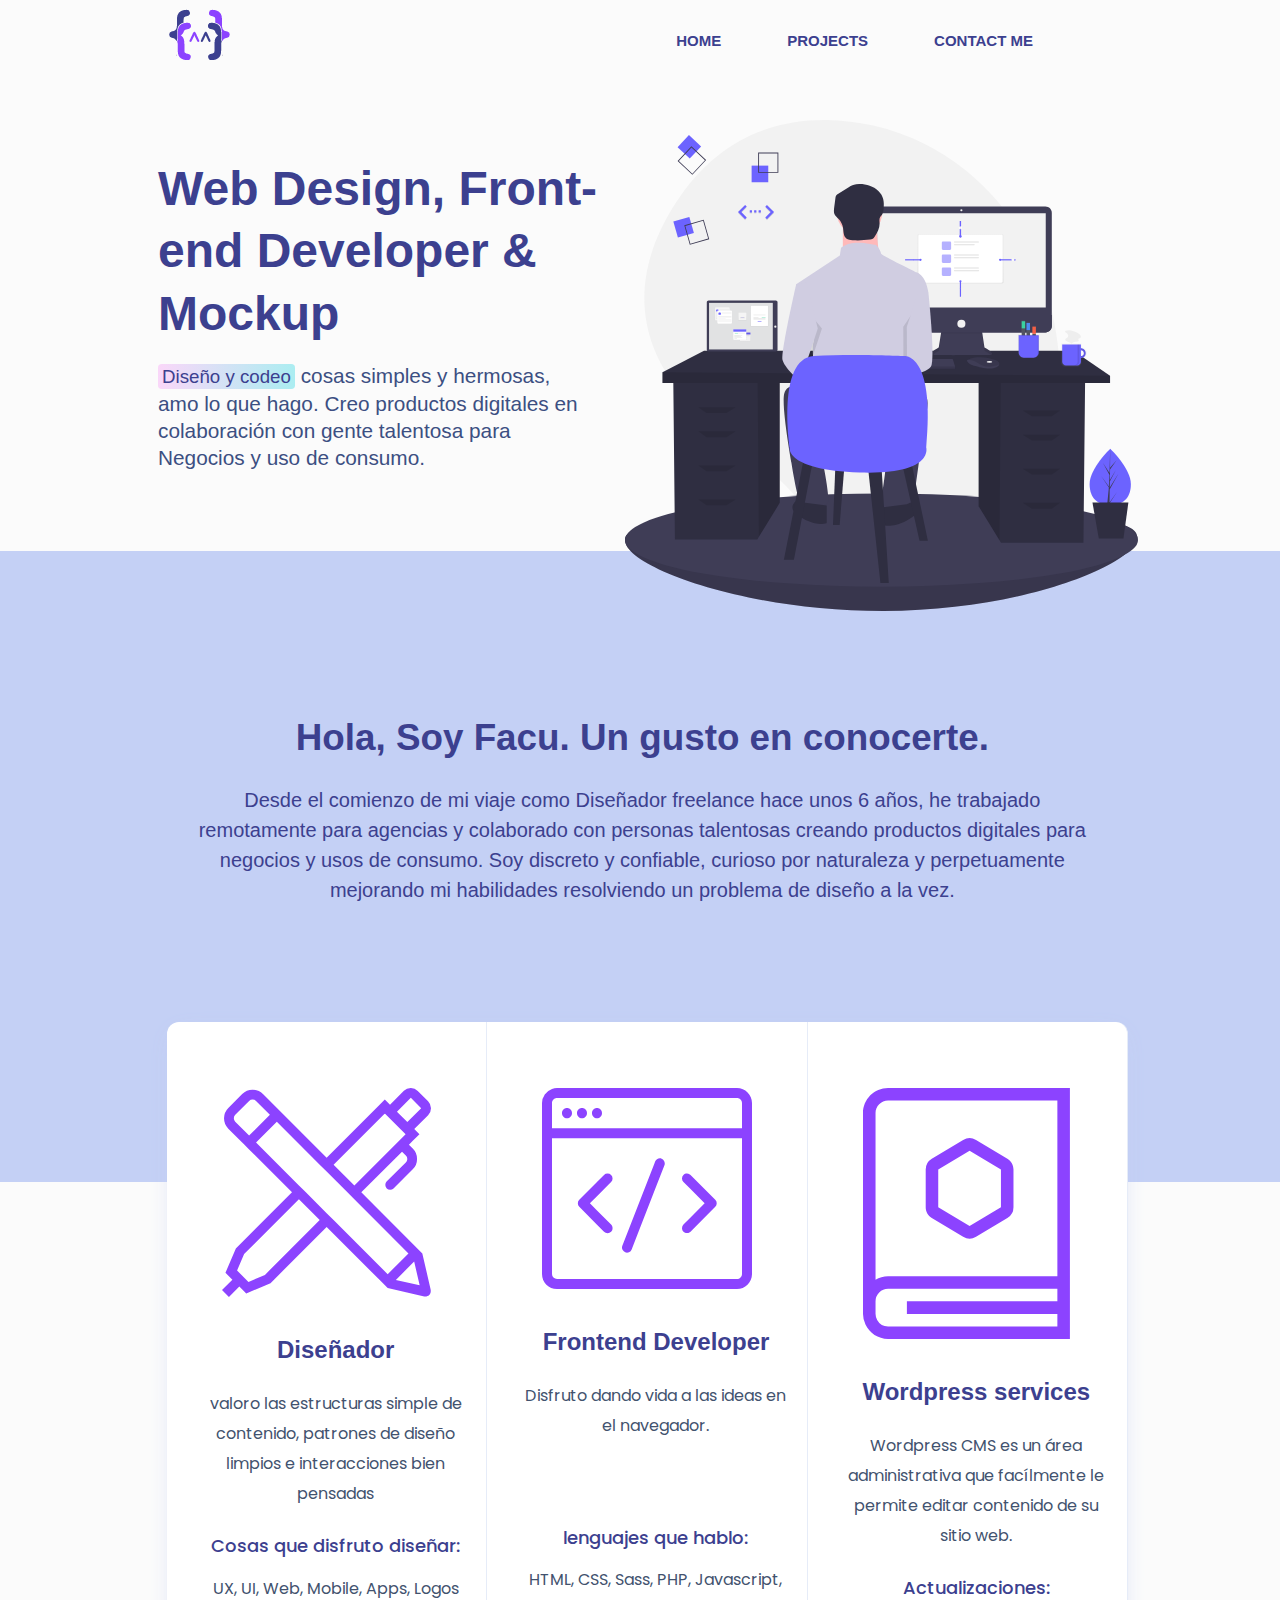
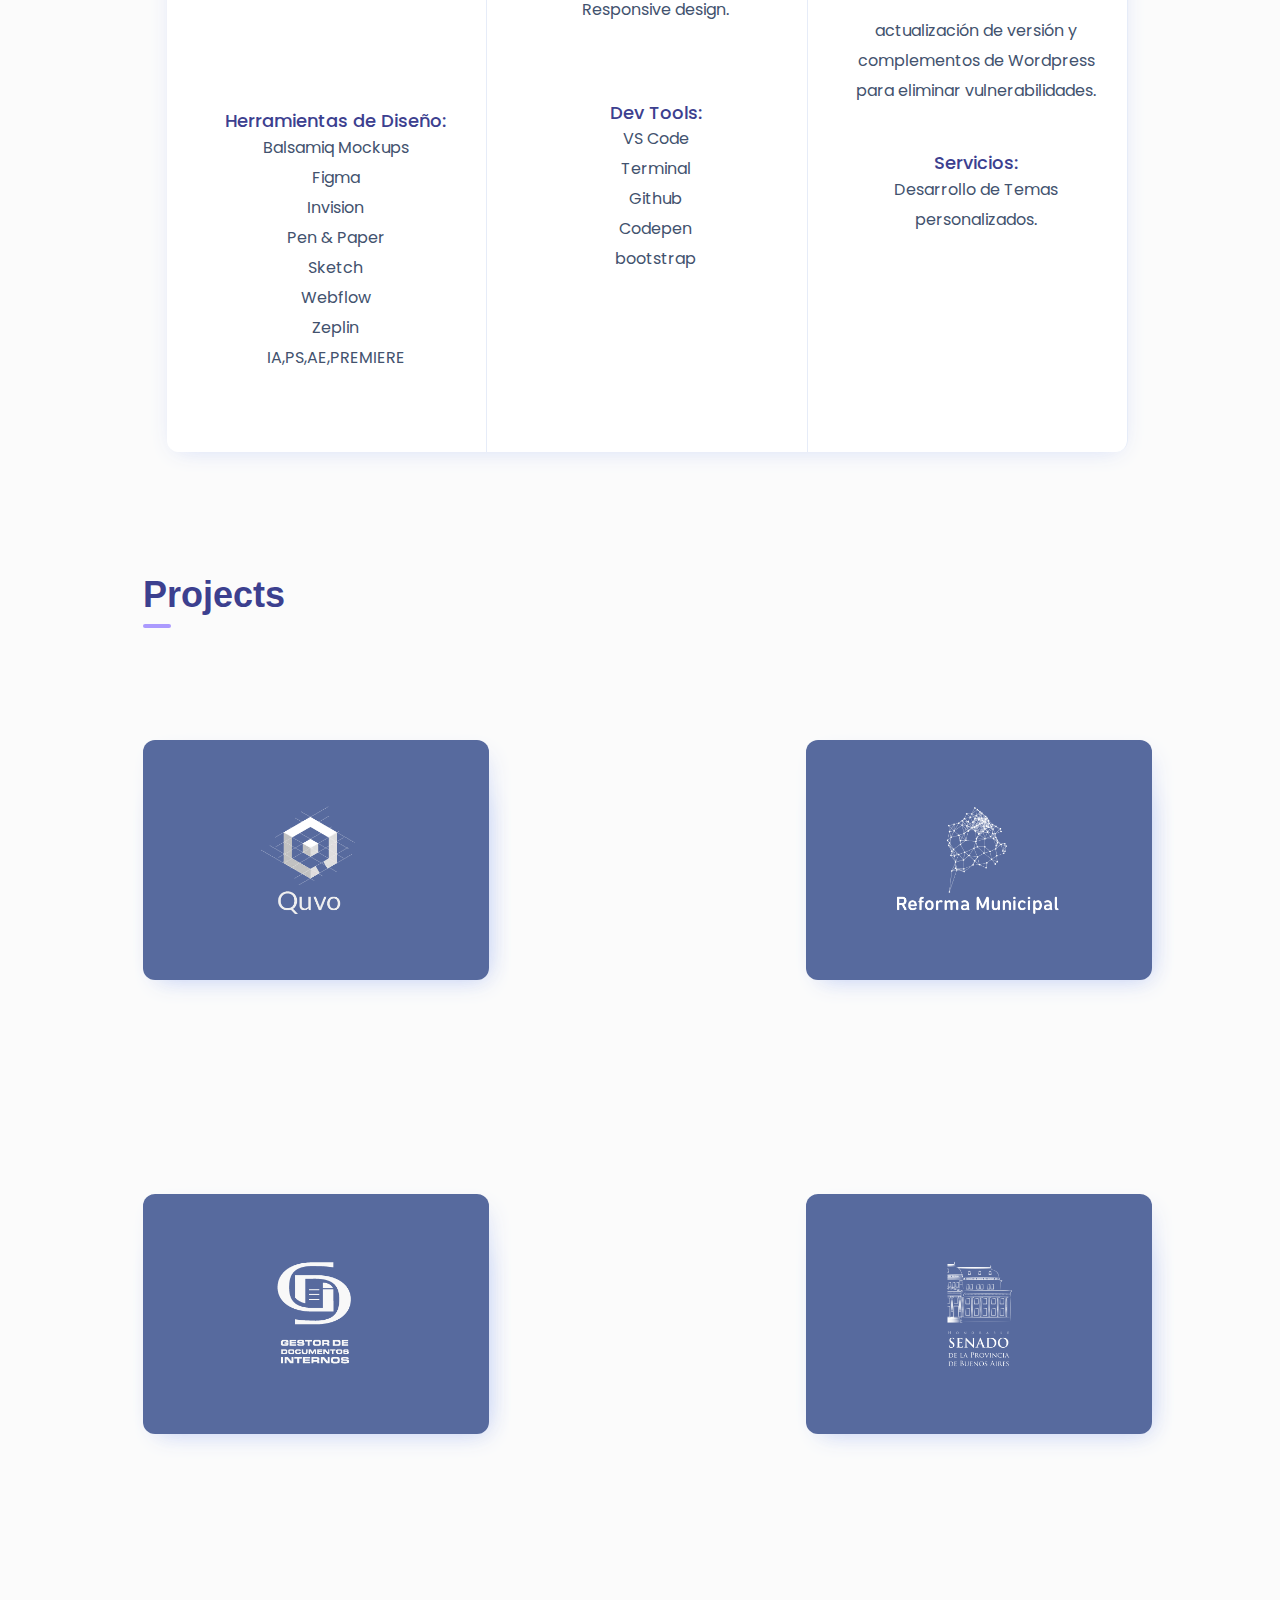
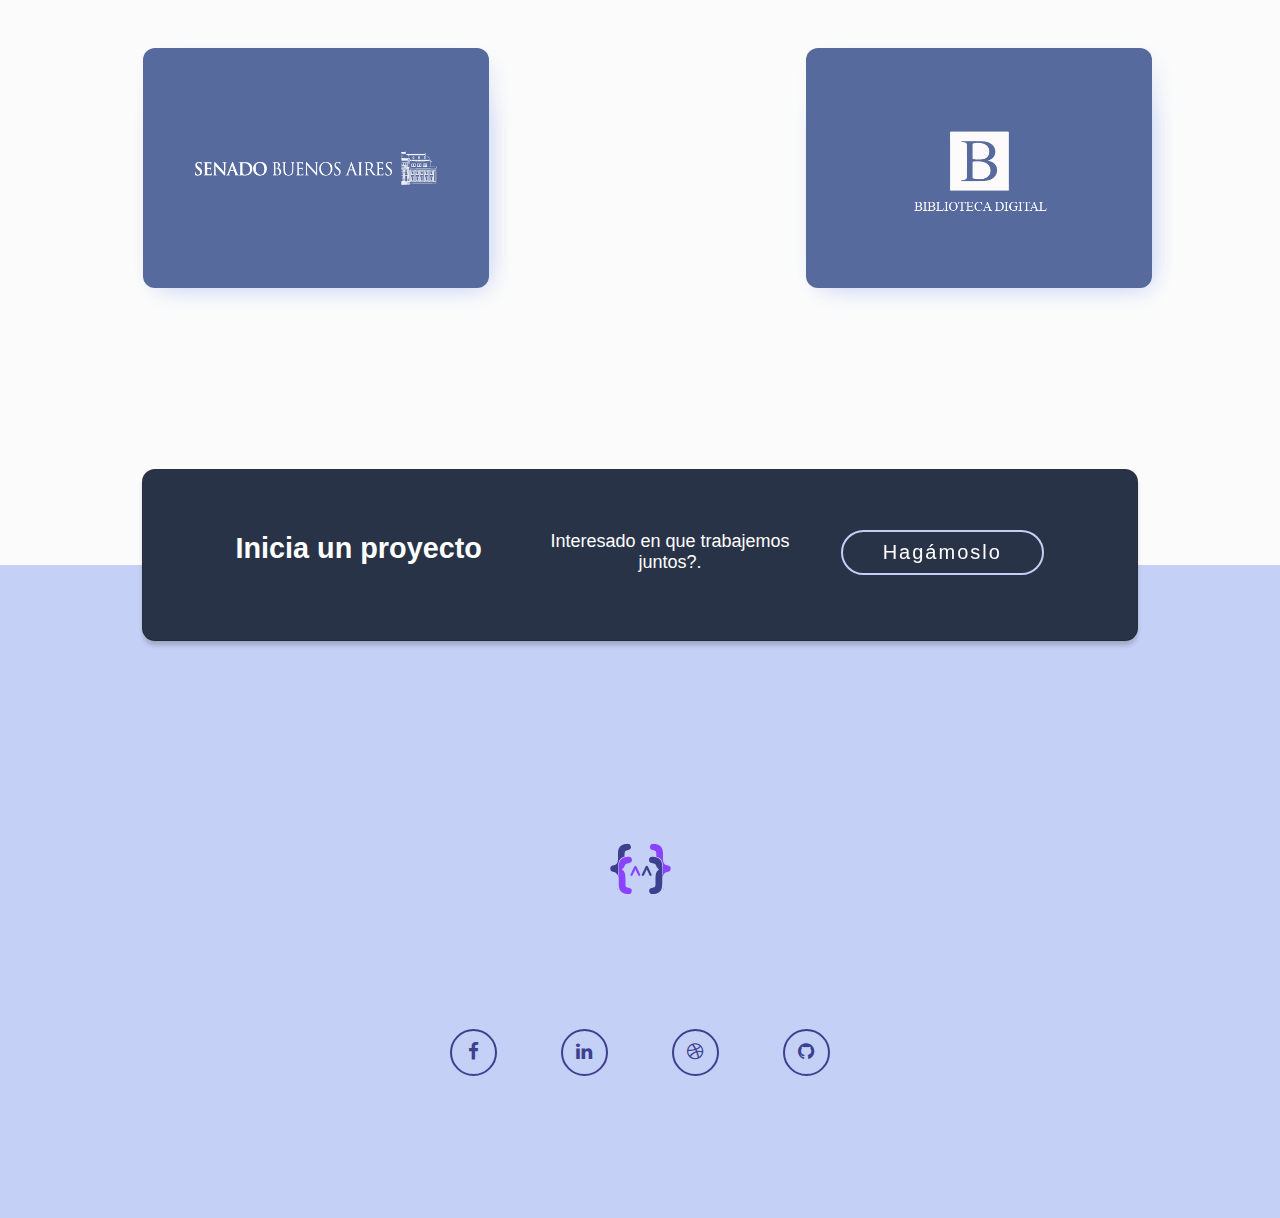
==== commit a6aa3418: "logo-img" ====
--- a/index.html
+++ b/index.html
@@ -44,7 +44,7 @@
 						class="header-top d-flex justify-content-between align-items-center"
 					>
 						<nav class="navbar navbar-expand-lg navbar-light ">
-  <a href="index.html"><img class=" mr-img animated pulse pulse2" src="img/logo2.png" alt=""></a>
+  <a href="index.html"><img id="logo-img" class=" mr-img animated pulse pulse2" src="img/logo2.png" alt=""></a>
   <button class="navbar-toggler" type="button" data-toggle="collapse" data-target="#navbarTogglerDemo02" aria-controls="navbarTogglerDemo02" aria-expanded="false" aria-label="Toggle navigation">
     <span class="navbar-toggler-icon"></span>
   </button>
@@ -58,7 +58,7 @@
         <a class="nav-link navmenu" href="proyectos.html">Projects</a>
       </li>
       <li class="nav-item">
-		<a class="nav-link navmenu" href="https://linkedin.com/in/facundo-carrizo-930534a6">Contact me</a>
+		<a class="nav-link navmenu" href="https://wa.link/df5yej">Contact me</a>
       </li>
     </ul>
     
@@ -359,10 +359,10 @@
 						<div class="startproject col-lg-4 col-sm-12">
 							<!-- <a class="buttonisrounded"href="/project-planner">Hagámoslo</a> -->
 							<button
-								class=" button button--winona button--border-thin button--round-s"
+								class=" button button--winona button--border-thin button--round-s" onclick="window.location.href='https://wa.link/df5yej'"
 								data-text="Hagámoslo"
 							>
-								<span href="https://wa.link/df5yej">Hagámoslo</span>
+								<span >Hagámoslo</span>
 							</button>
 						</div>
 					</div>
@@ -393,7 +393,7 @@
 						<a href="https://www.facebook.com/facundo.ctrl"
 							><i class="socialnet growOnHover fa fa-facebook"></i
 						></a>
-						<a href="#"><i class="socialnet growOnHover fa fa-twitter"></i></a>
+						<a href="https://linkedin.com/in/facundo-carrizo-930534a6"><i class="socialnet growOnHover fa fa-linkedin"></i></a>
 						<a href="https://dribbble.com/ctrl_f"
 							><i class="socialnet growOnHover fa fa-dribbble"></i
 						></a>
@@ -428,5 +428,16 @@
 				});
 			});
 		</script>
+		<script>
+			window.onscroll = function() {scrollFunction()};
+
+function scrollFunction() {
+  if (document.body.scrollTop > 50 || document.documentElement.scrollTop > 50) {
+    document.getElementById("logo-img").style.height = "30px";
+  } else {
+    document.getElementById("logo-img").style.height = "50px";
+  }
+}
+		</script>
 	</body>
 </html>
--- a/css/main.css
+++ b/css/main.css
@@ -2190,6 +2190,7 @@
 	z-index: 100;
 }
 .haceleSombra {
+	height: 61px;
 	overflow: visible;
 	box-shadow: 0 5px 5px 0 rgba(233, 240, 243, 0.5), 0 1px 0 0 #e6ecf8;
 	top: 0;
@@ -2197,6 +2198,11 @@
 	background: #ffffff;
 	position: sticky;
 	position: -webkit-sticky;
+}
+
+#logo-img {
+	margin-bottom: 12px;
+	transition: 0.5s;
 }
 
 .banner-content {
@@ -2364,7 +2370,7 @@
 }
 
 .special-offer-area p {
-	font-family: 'Roboto', serif;
+	font-family: 'Poppins', sans-serif;
 	font-kerning: normal;
 	font-size: 16px;
 	line-height: 28px;
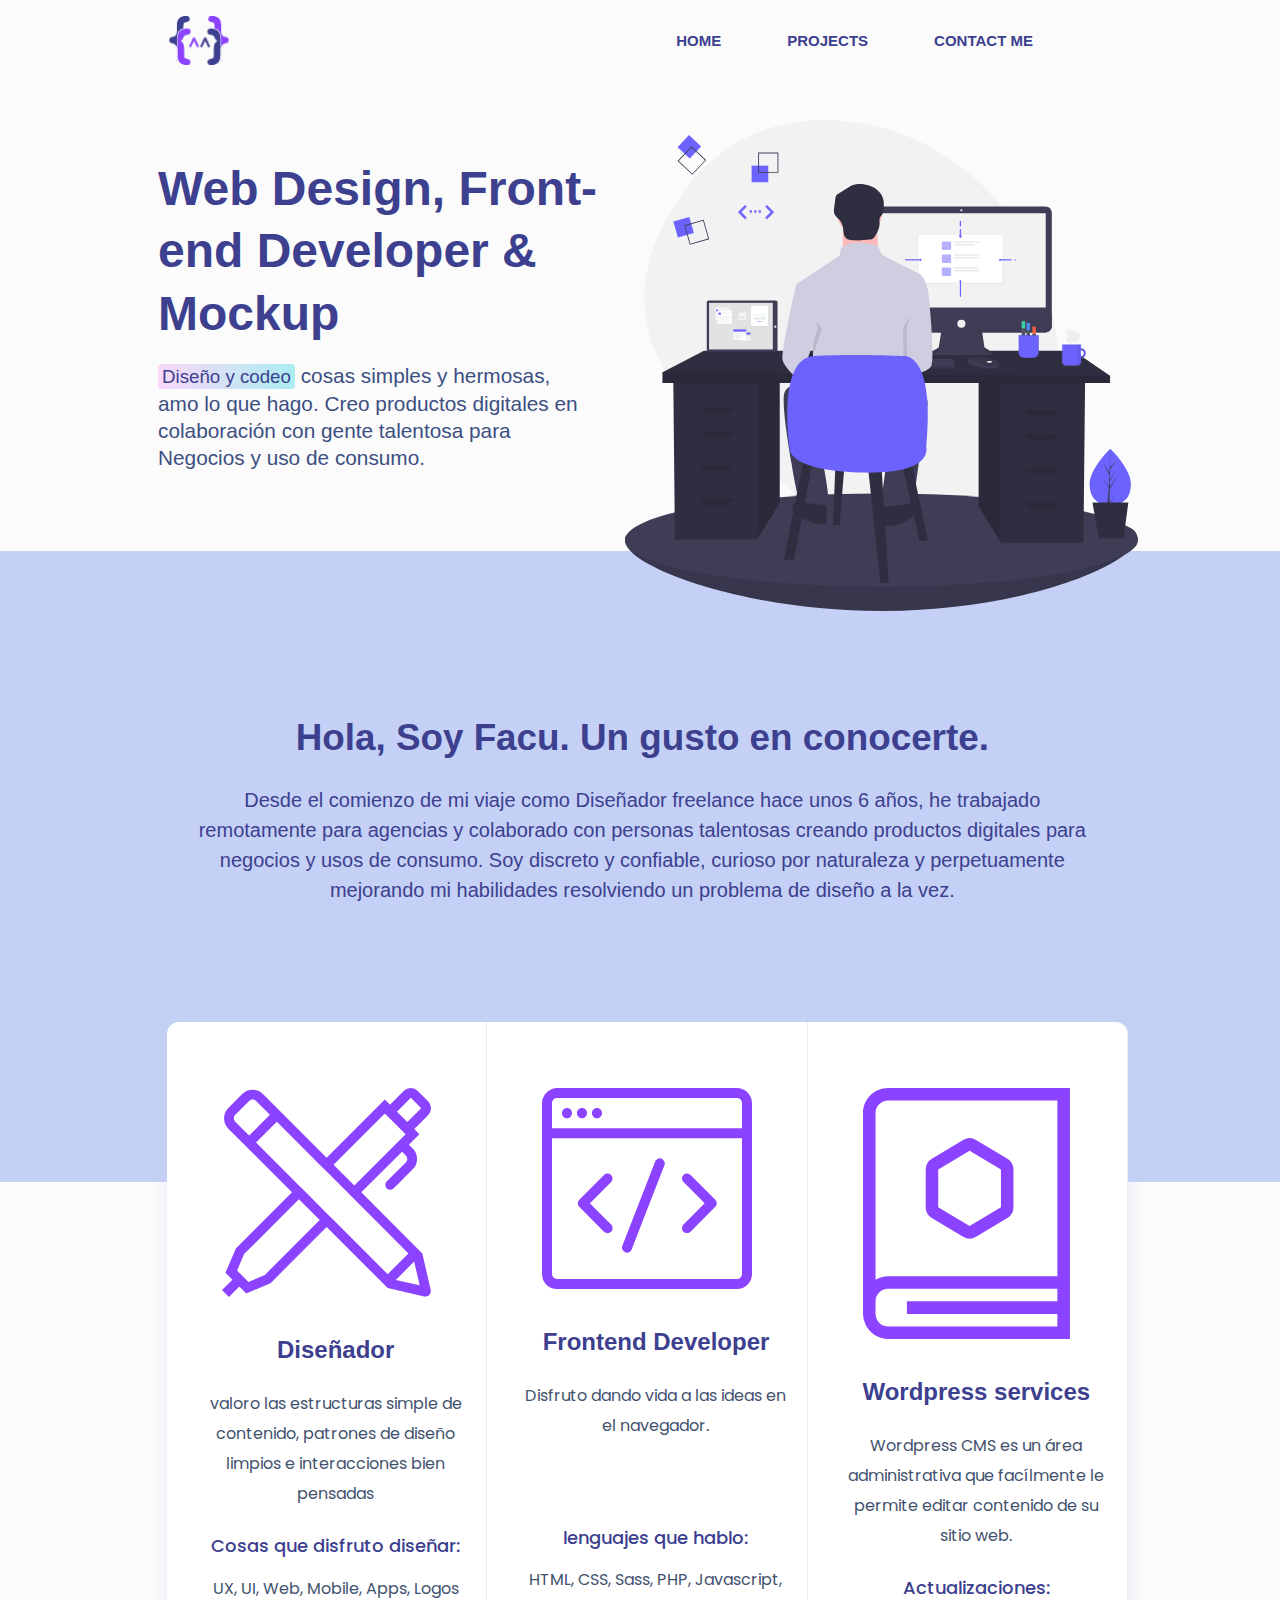
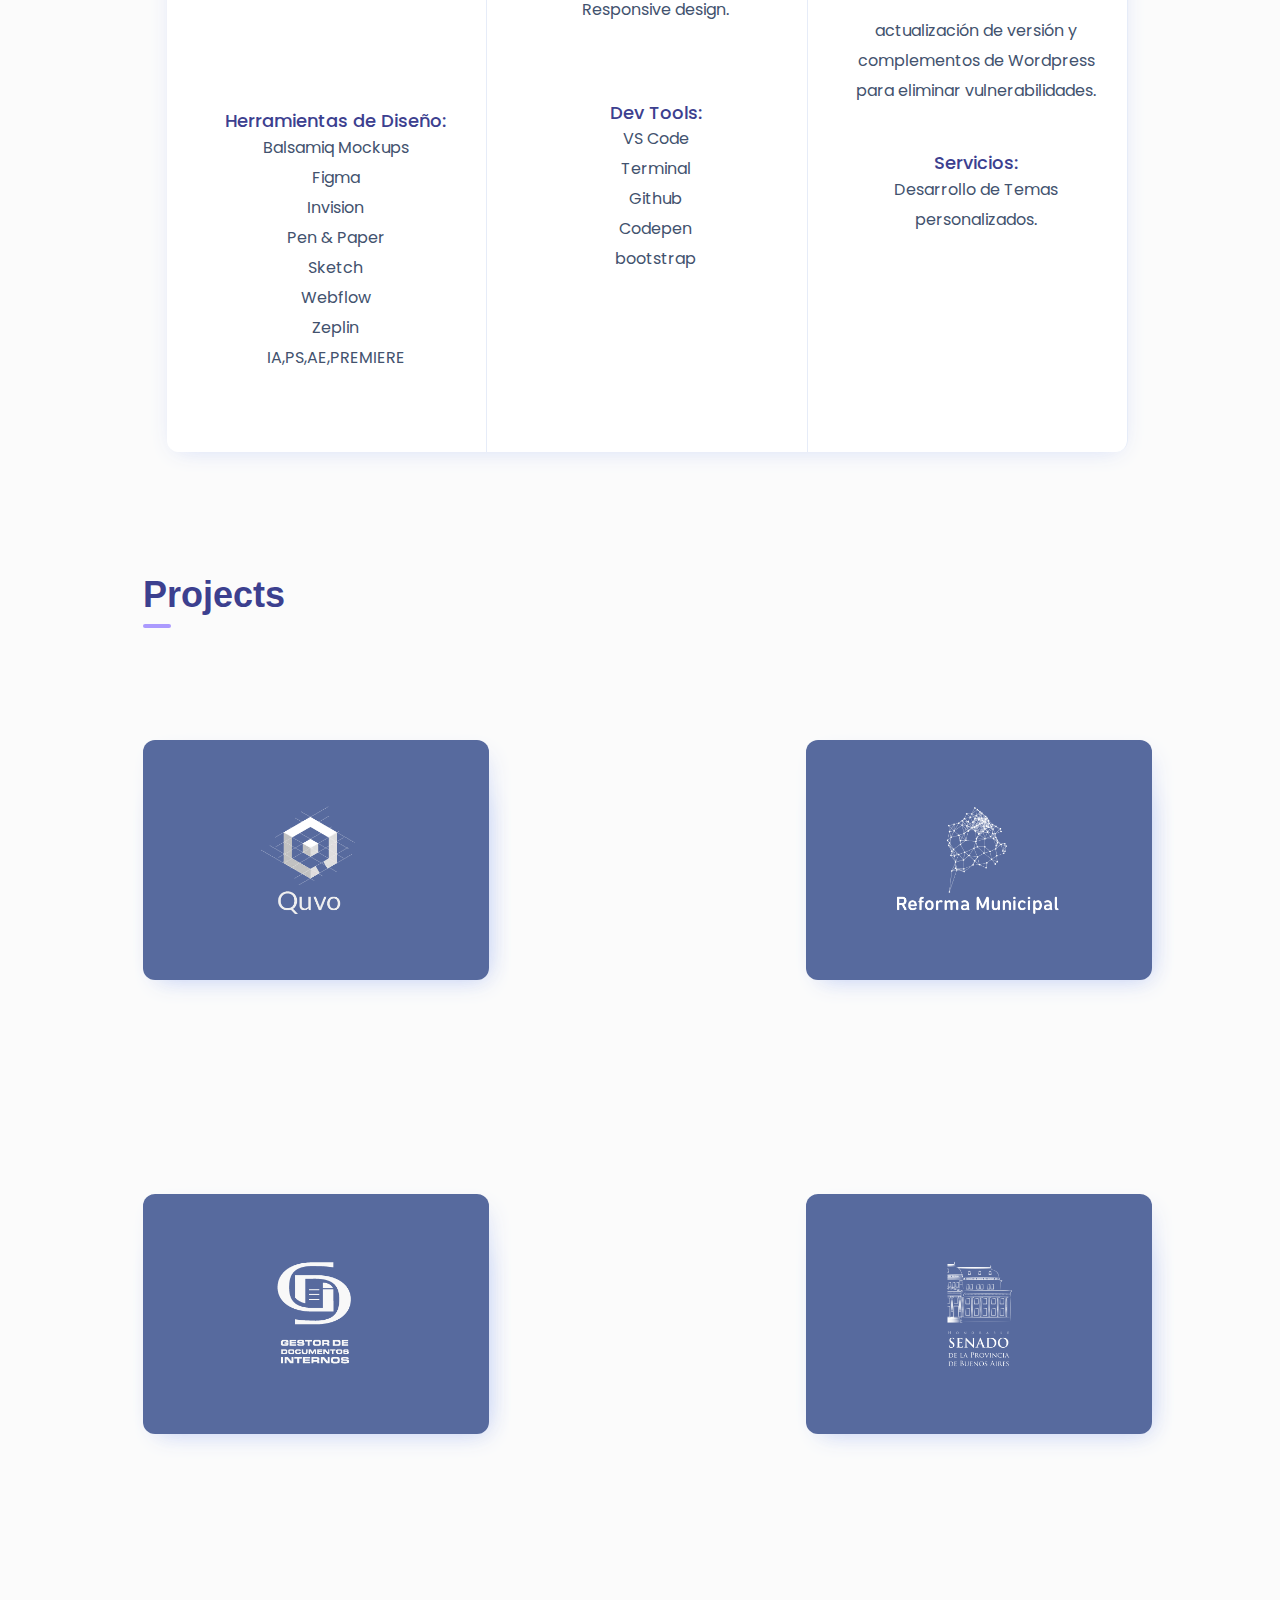
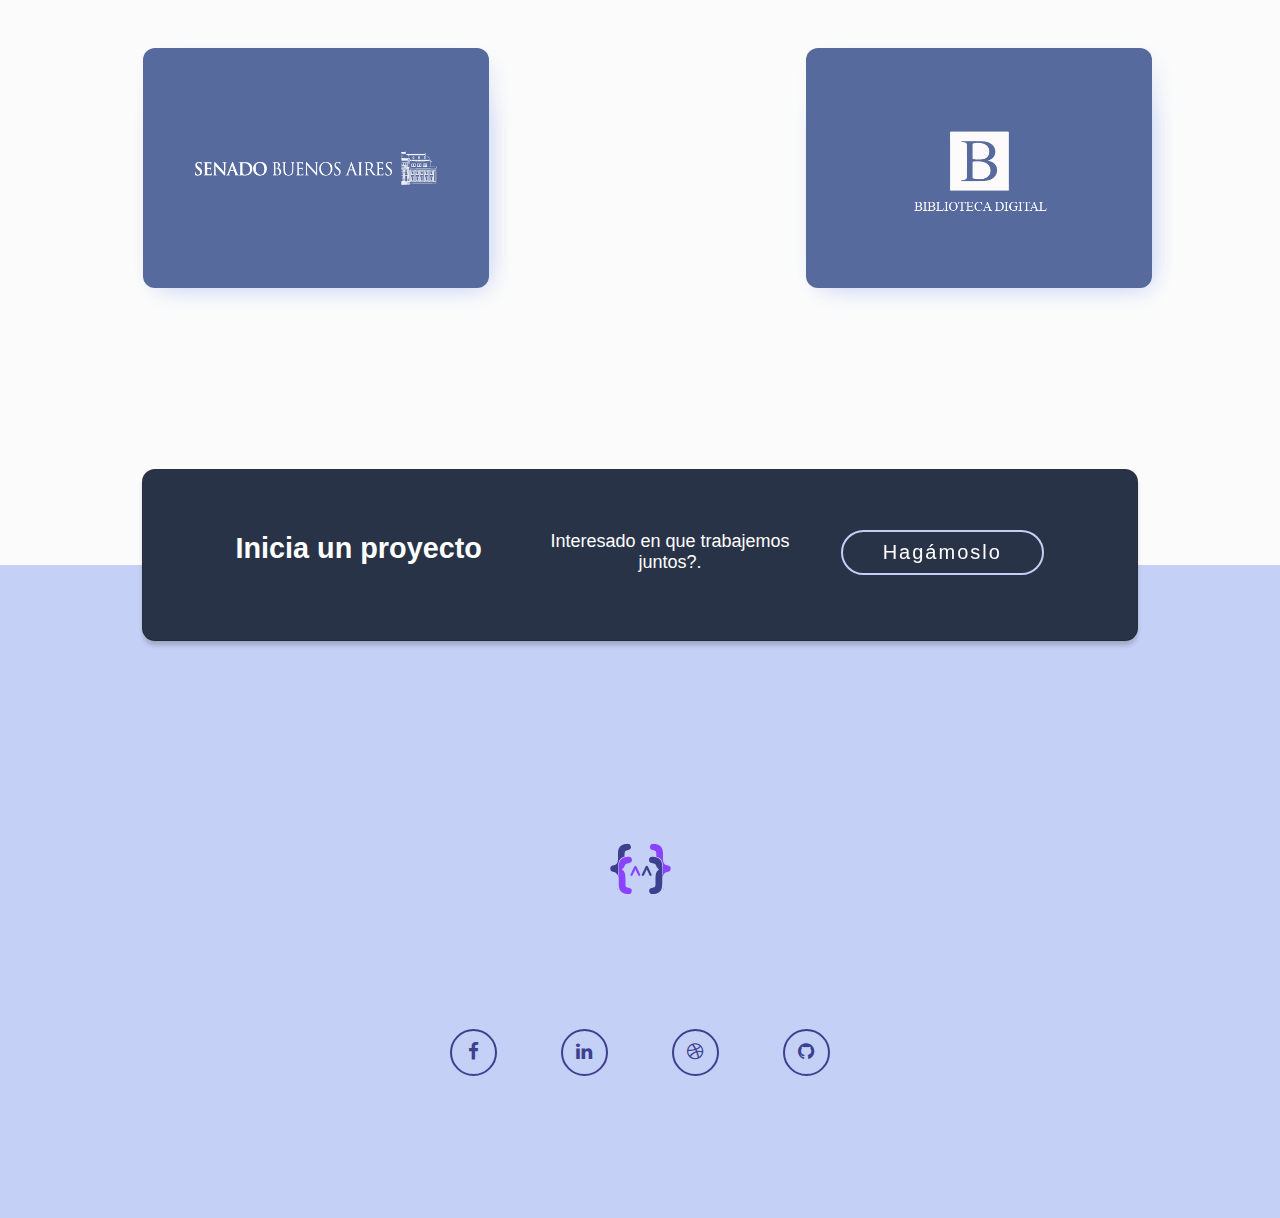
==== commit ffd28cb7: "nav logo fixing" ====
--- a/index.html
+++ b/index.html
@@ -420,15 +420,17 @@
 				var scroll_pos = 0;
 				$(document).scroll(function() {
 					scroll_pos = $(this).scrollTop();
-					if (scroll_pos > 20) {
+					if (scroll_pos > 1) {
+						// $("body").addClass('toppadding');
 						$('#nav').addClass('haceleSombra'); //*Transparente
 					} else {
-						$('#nav').removeClass('haceleSombra'); //*blanco
+						$('#nav').removeClass('haceleSombra');
+						// $('body').removeClass('toppadding'); //*blanco
 					}
 				});
 			});
 		</script>
-		<script>
+		<!-- <script>
 			window.onscroll = function() {scrollFunction()};
 
 function scrollFunction() {
@@ -438,6 +440,6 @@
     document.getElementById("logo-img").style.height = "50px";
   }
 }
-		</script>
+		</script> -->
 	</body>
 </html>
--- a/css/main.css
+++ b/css/main.css
@@ -2199,10 +2199,17 @@
 	position: sticky;
 	position: -webkit-sticky;
 }
-
 #logo-img {
+	height: 50px;
+	transition: 300ms;
+}
+.haceleSombra #logo-img {
+	height: 30px;
 	margin-bottom: 12px;
-	transition: 0.5s;
+	transition: 0.8s;
+}
+.toppadding {
+	padding-top: 61px;
 }
 
 .banner-content {
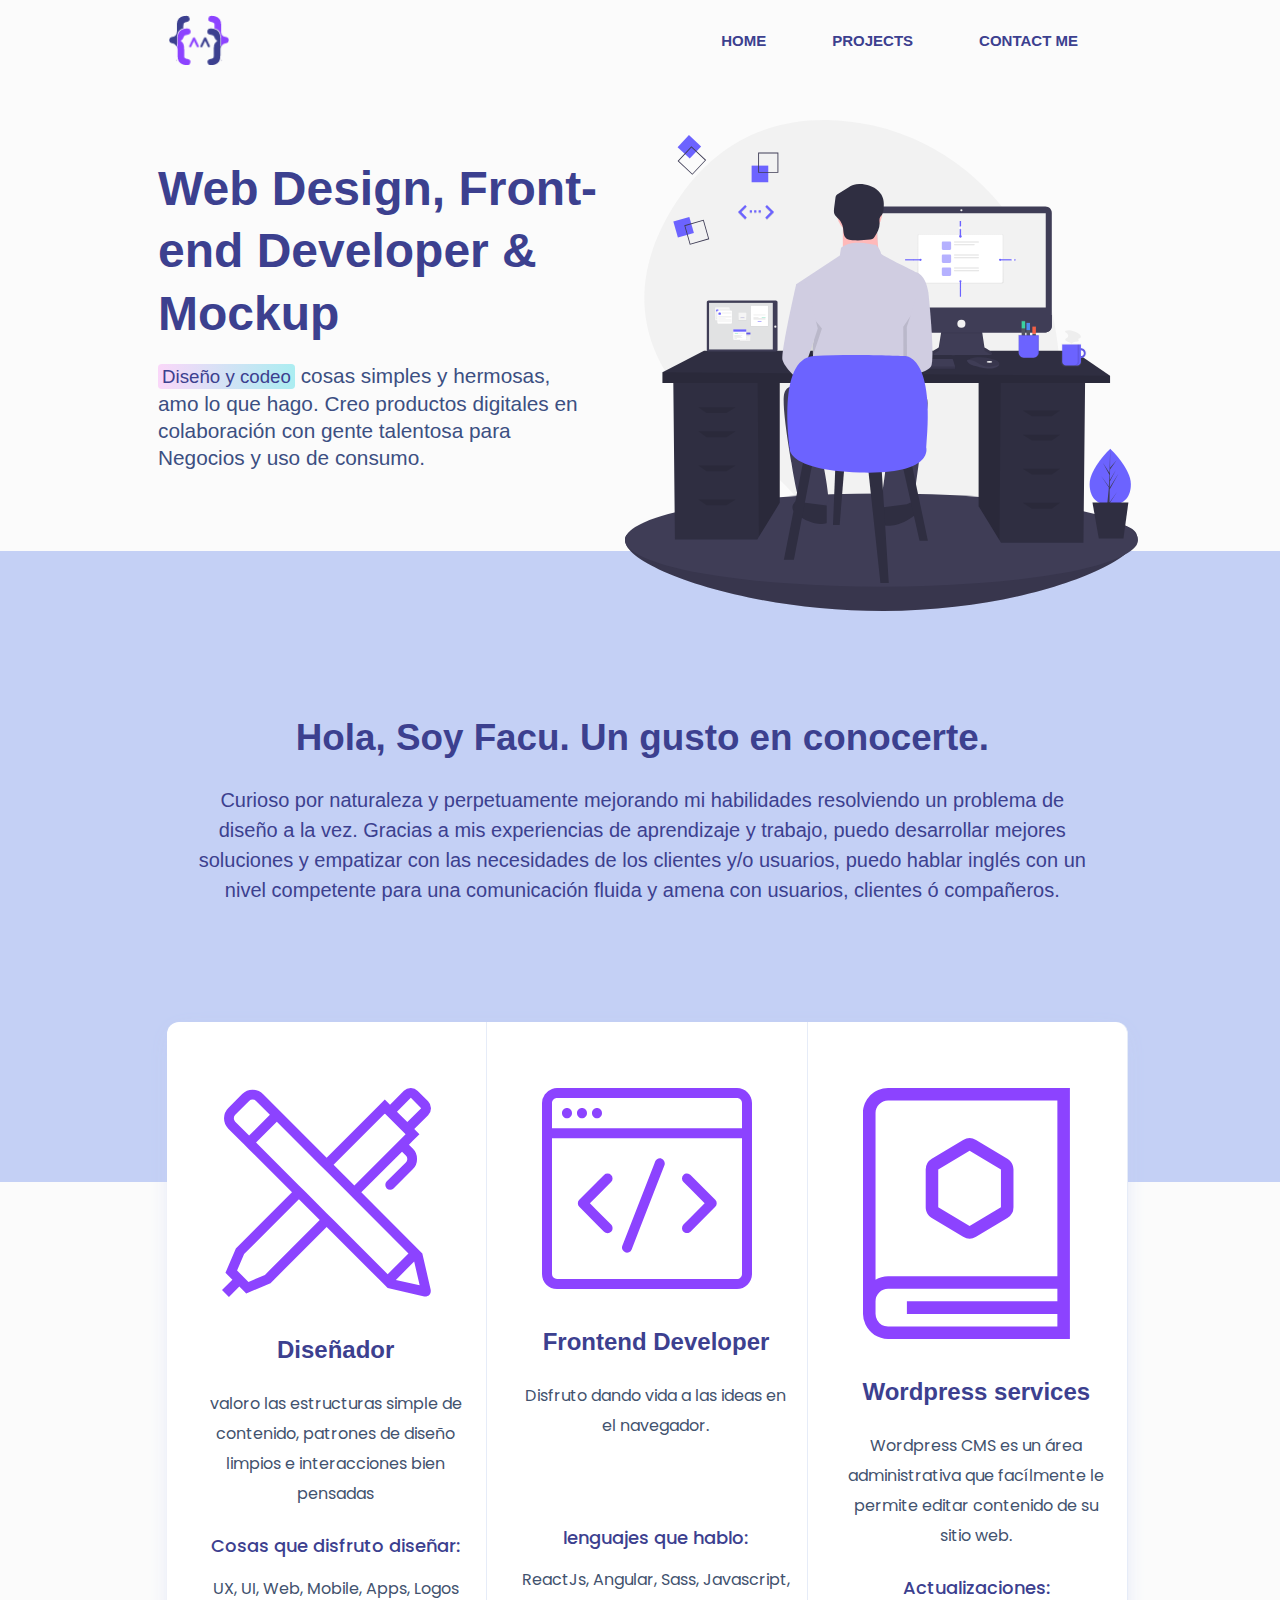
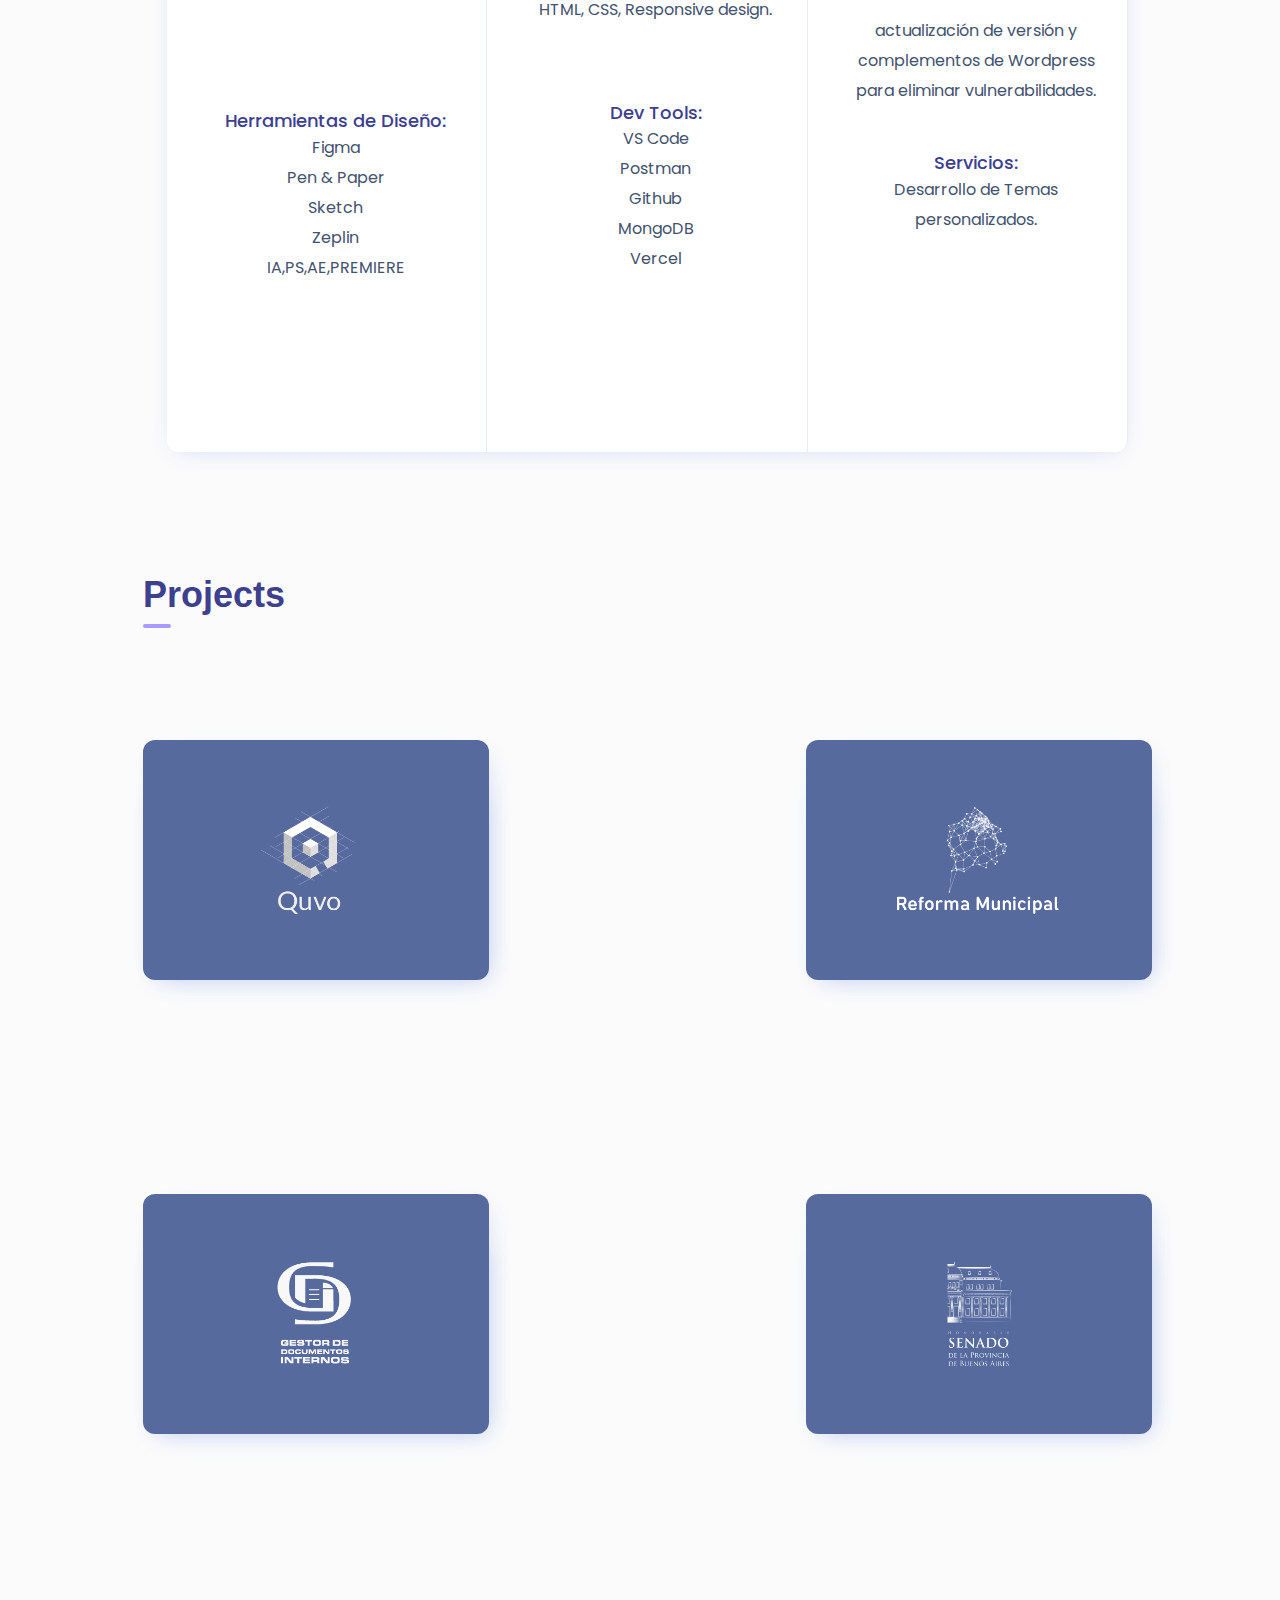
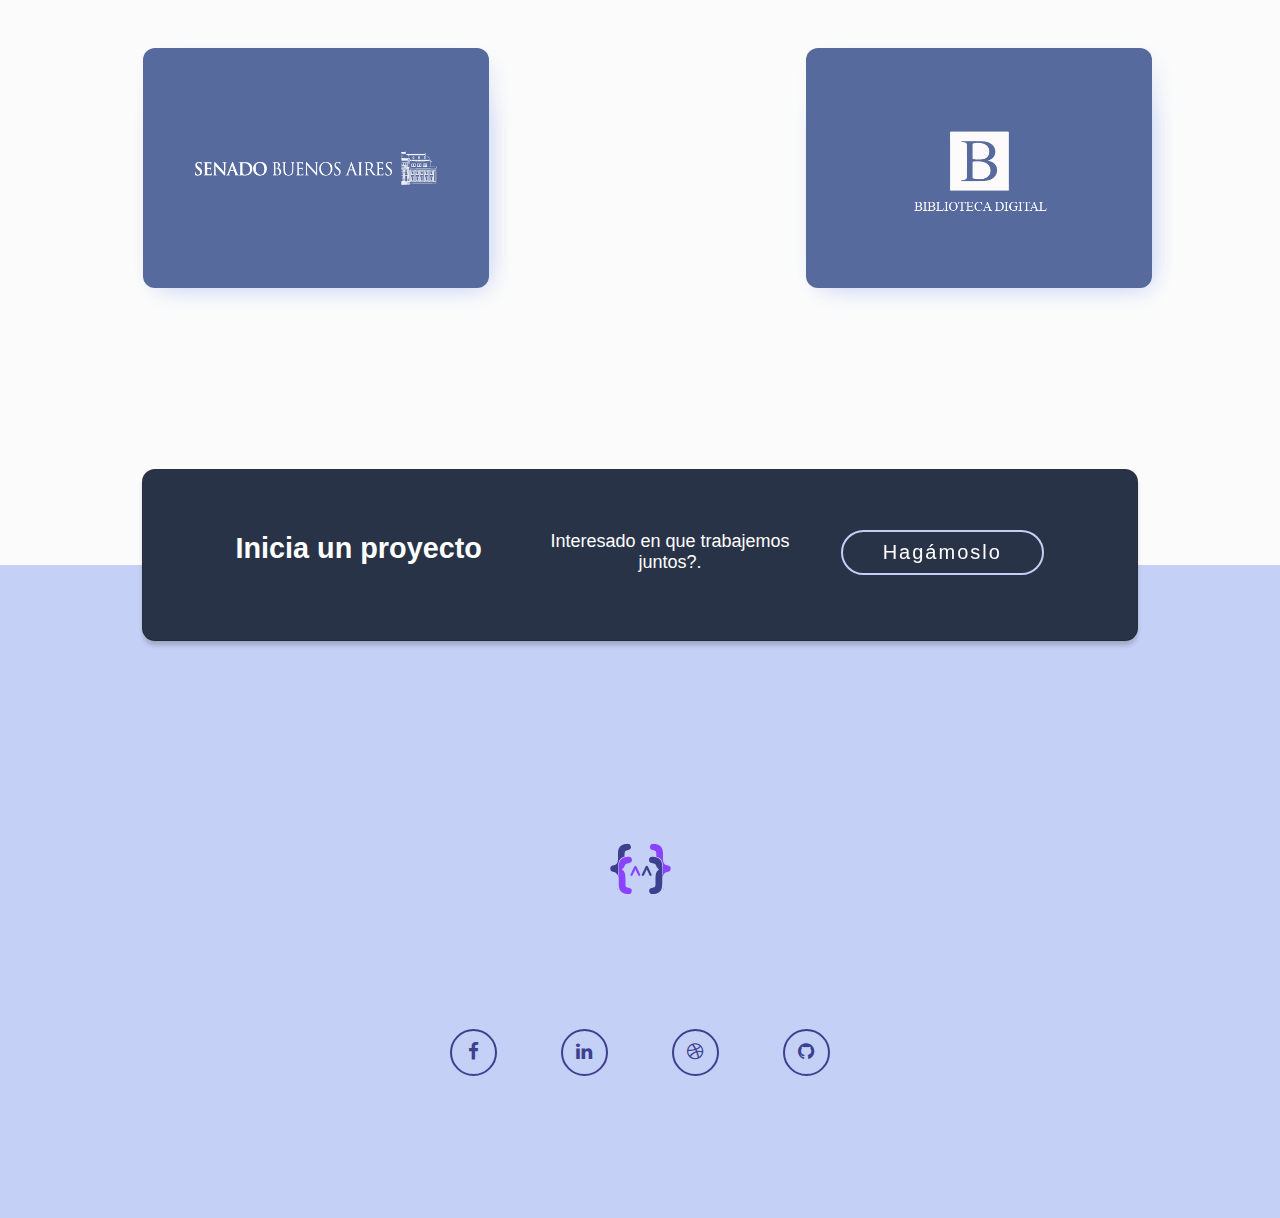
==== commit e63a50c5: "cambios txt" ====
--- a/index.html
+++ b/index.html
@@ -109,12 +109,12 @@
 				<div class="columcentered">
 					<h1 class="titlefac ">Hola, Soy Facu. Un gusto en conocerte.</h1>
 					<h2 class="subtitle ">
-						Desde el comienzo de mi viaje como Diseñador freelance hace unos 6
+						<!-- Desde el comienzo de mi viaje como Diseñador freelance hace unos 6
 						años, he trabajado remotamente para agencias y colaborado con
 						personas talentosas creando productos digitales para negocios y usos
-						de consumo. Soy discreto y confiable, curioso por naturaleza y
-						perpetuamente mejorando mi habilidades resolviendo un problema de
-						diseño a la vez.
+						de consumo.-->Curioso por naturaleza y perpetuamente mejorando mi habilidades resolviendo un problema de diseño a la vez. Gracias a mis experiencias de aprendizaje y trabajo, puedo desarrollar mejores soluciones y empatizar con las
+						necesidades de los clientes y/o usuarios, puedo hablar inglés con un nivel competente para una comunicación fluida y amena con usuarios, clientes ó compañeros. 
+					
 					</h2>
 				</div>
 			</div>
@@ -152,12 +152,12 @@
 								<h2>Herramientas de Diseño:</h2>
 
 								<ul class="has-text-weight-normal">
-									<li>Balsamiq Mockups</li>
+									
 									<li>Figma</li>
-									<li>Invision</li>
+									
 									<li>Pen &amp; Paper</li>
 									<li>Sketch</li>
-									<li>Webflow</li>
+									
 									<li>Zeplin</li>
 									<li>IA,PS,AE,PREMIERE</li>
 								</ul>
@@ -184,17 +184,17 @@
 							<div class="recuadro2">
 								<h2>lenguajes que hablo:</h2>
 								<p class="list-title has-text-primary has-text-weight-normal">
-									HTML, CSS, Sass, PHP, Javascript, Responsive design.
+									ReactJs, Angular, Sass, Javascript, HTML, CSS, Responsive design.
 								</p>
 							</div>
 							<div class="recuadro3">
 								<h2>Dev Tools:</h2>
 								<ul class="has-text-weight-normal">
 									<li>VS Code</li>
-									<li>Terminal</li>
+									<li>Postman</li>
 									<li>Github</li>
-									<li>Codepen</li>
-									<li>bootstrap</li>
+									<li>MongoDB</li>
+									<li>Vercel</li>
 								</ul>
 							</div>
 						</div>
--- a/css/main.css
+++ b/css/main.css
@@ -2005,6 +2005,7 @@
 /* ----------------------------------------------------------------- */
 
 .navbar {
+	margin-right: 25px;
 	width: 100%;
 }
 
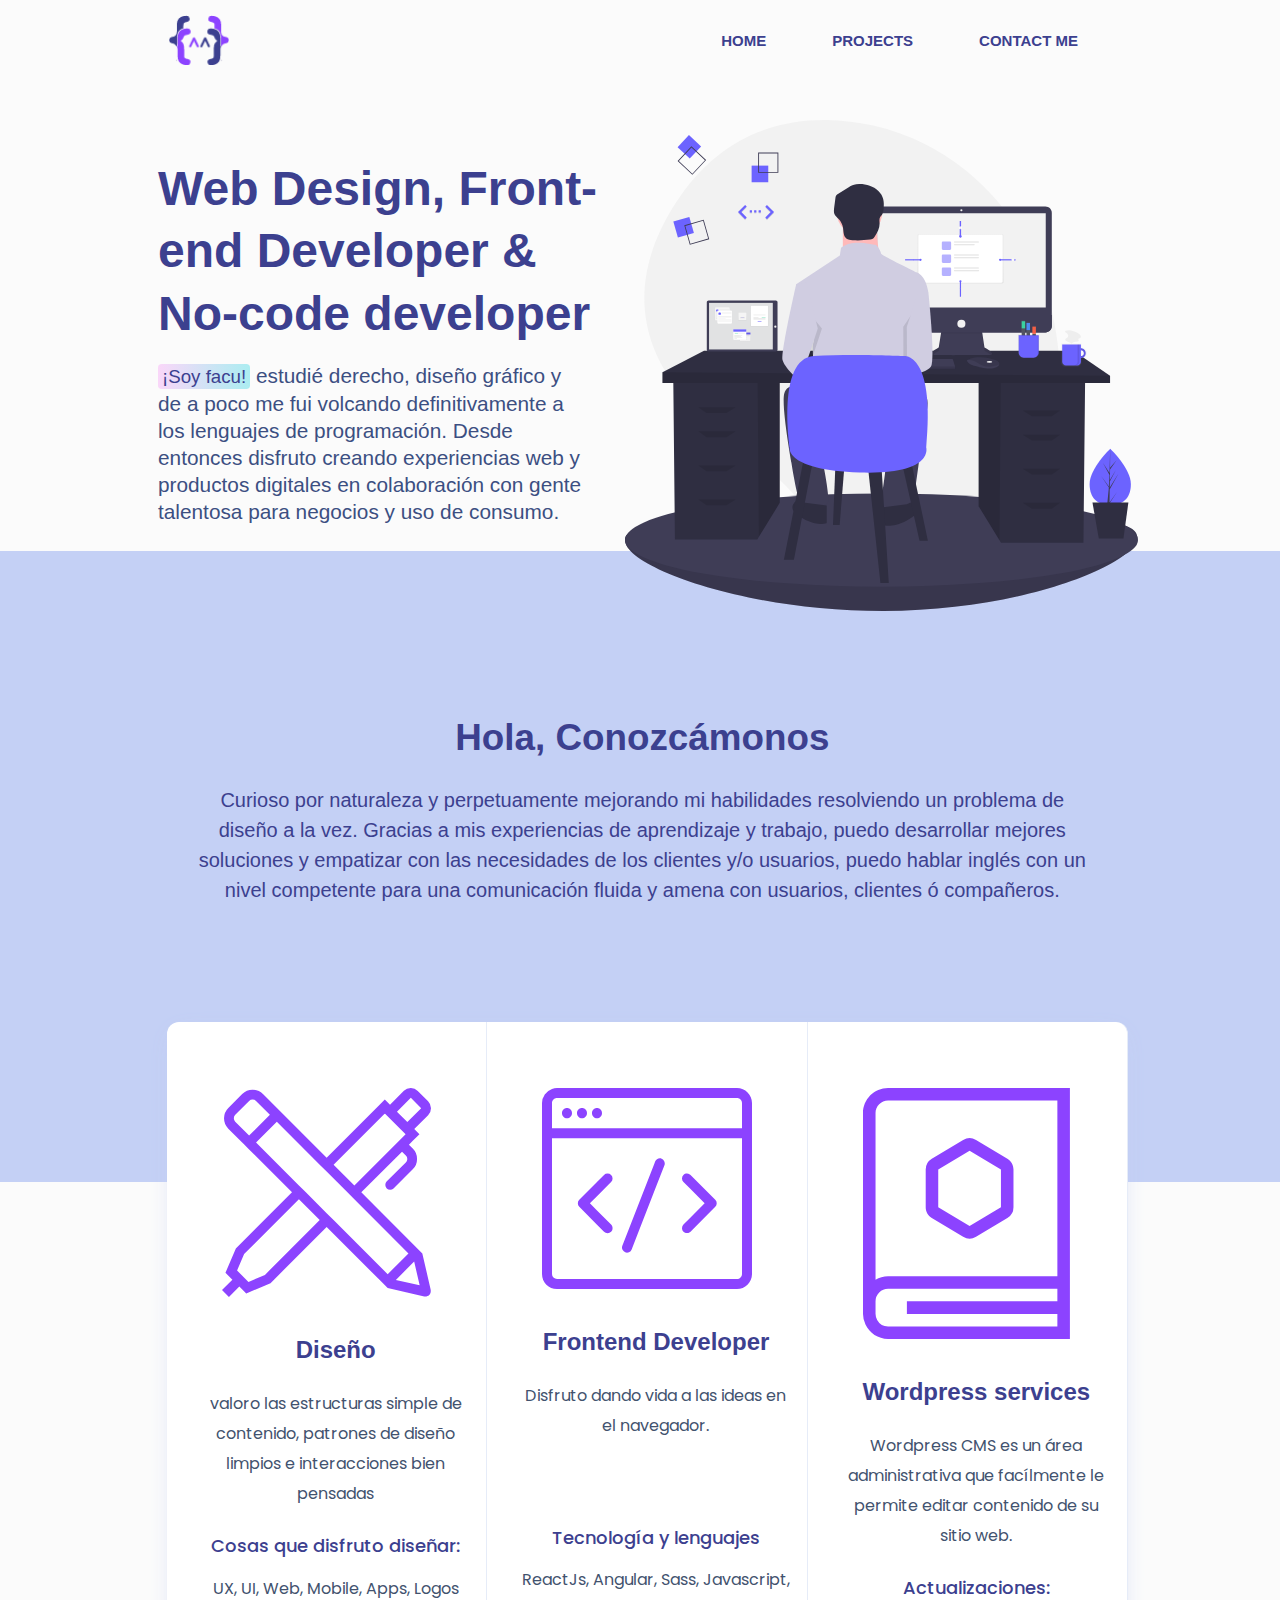
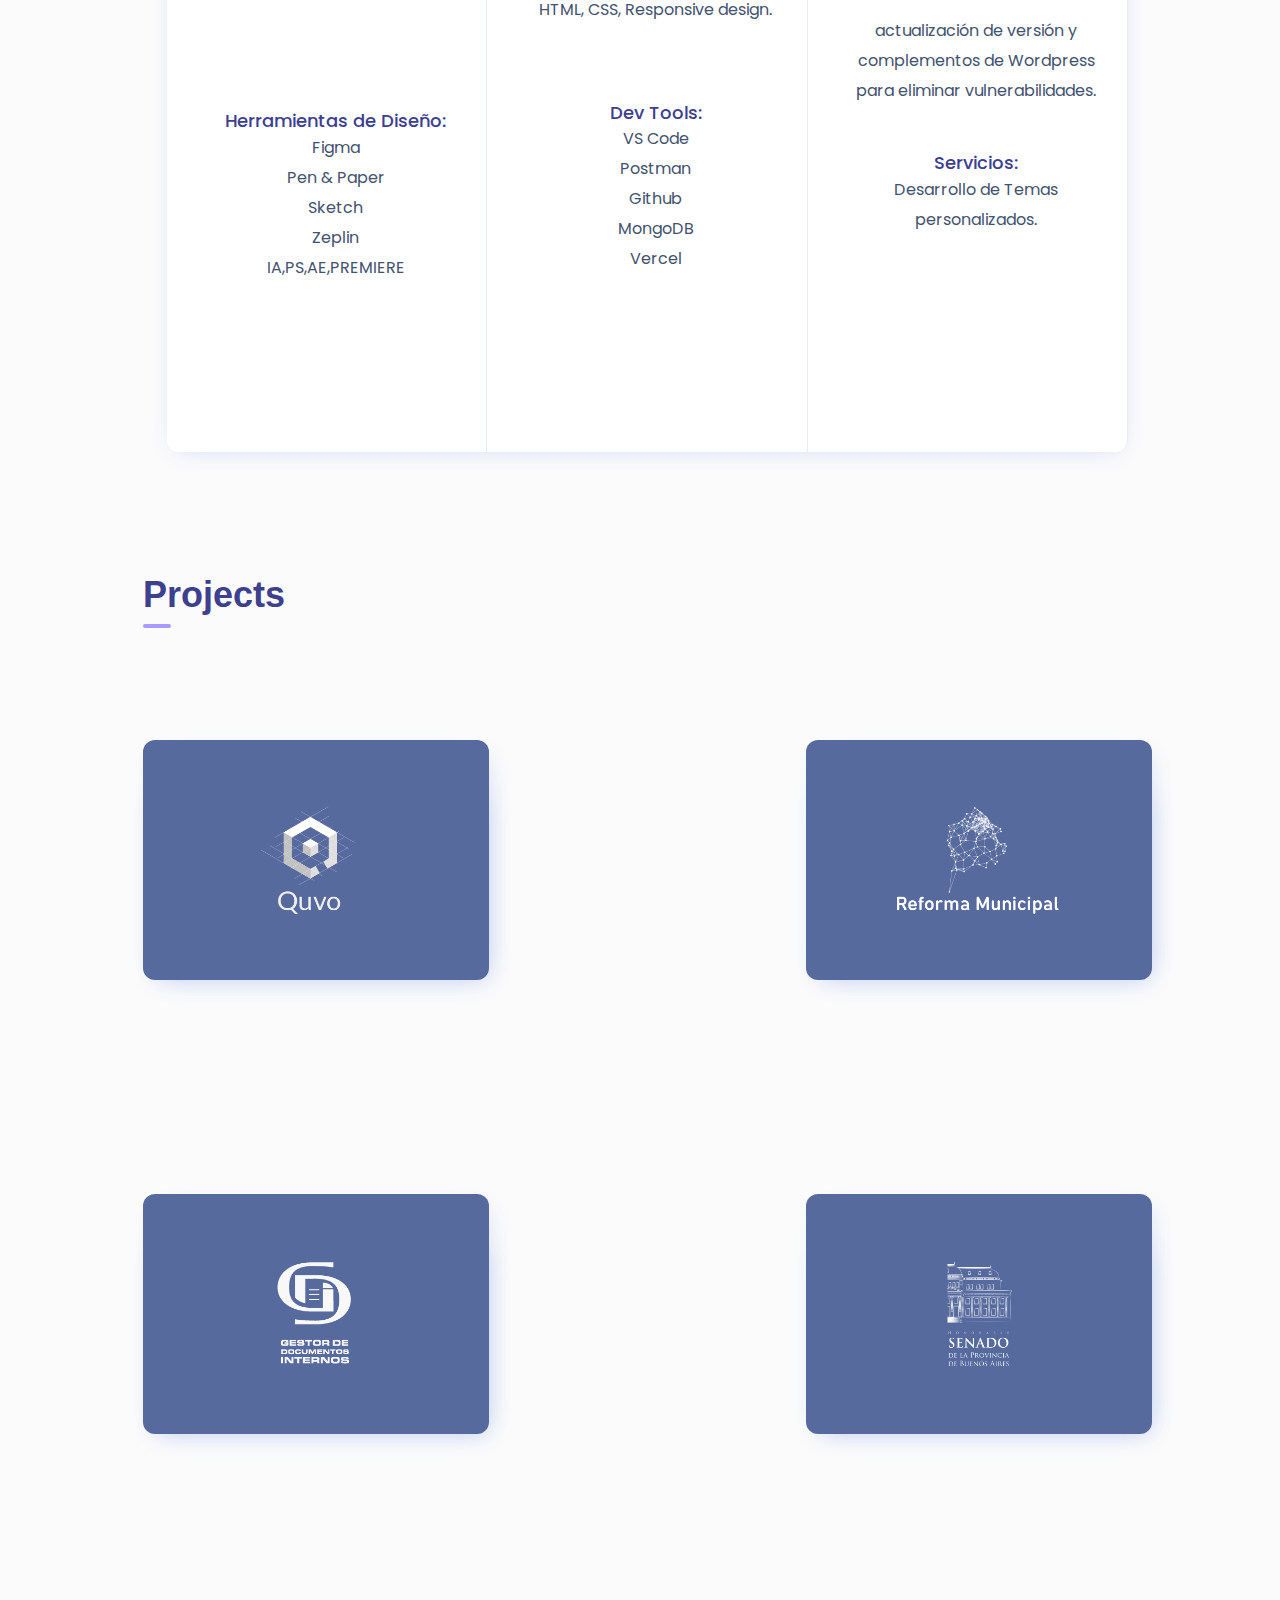
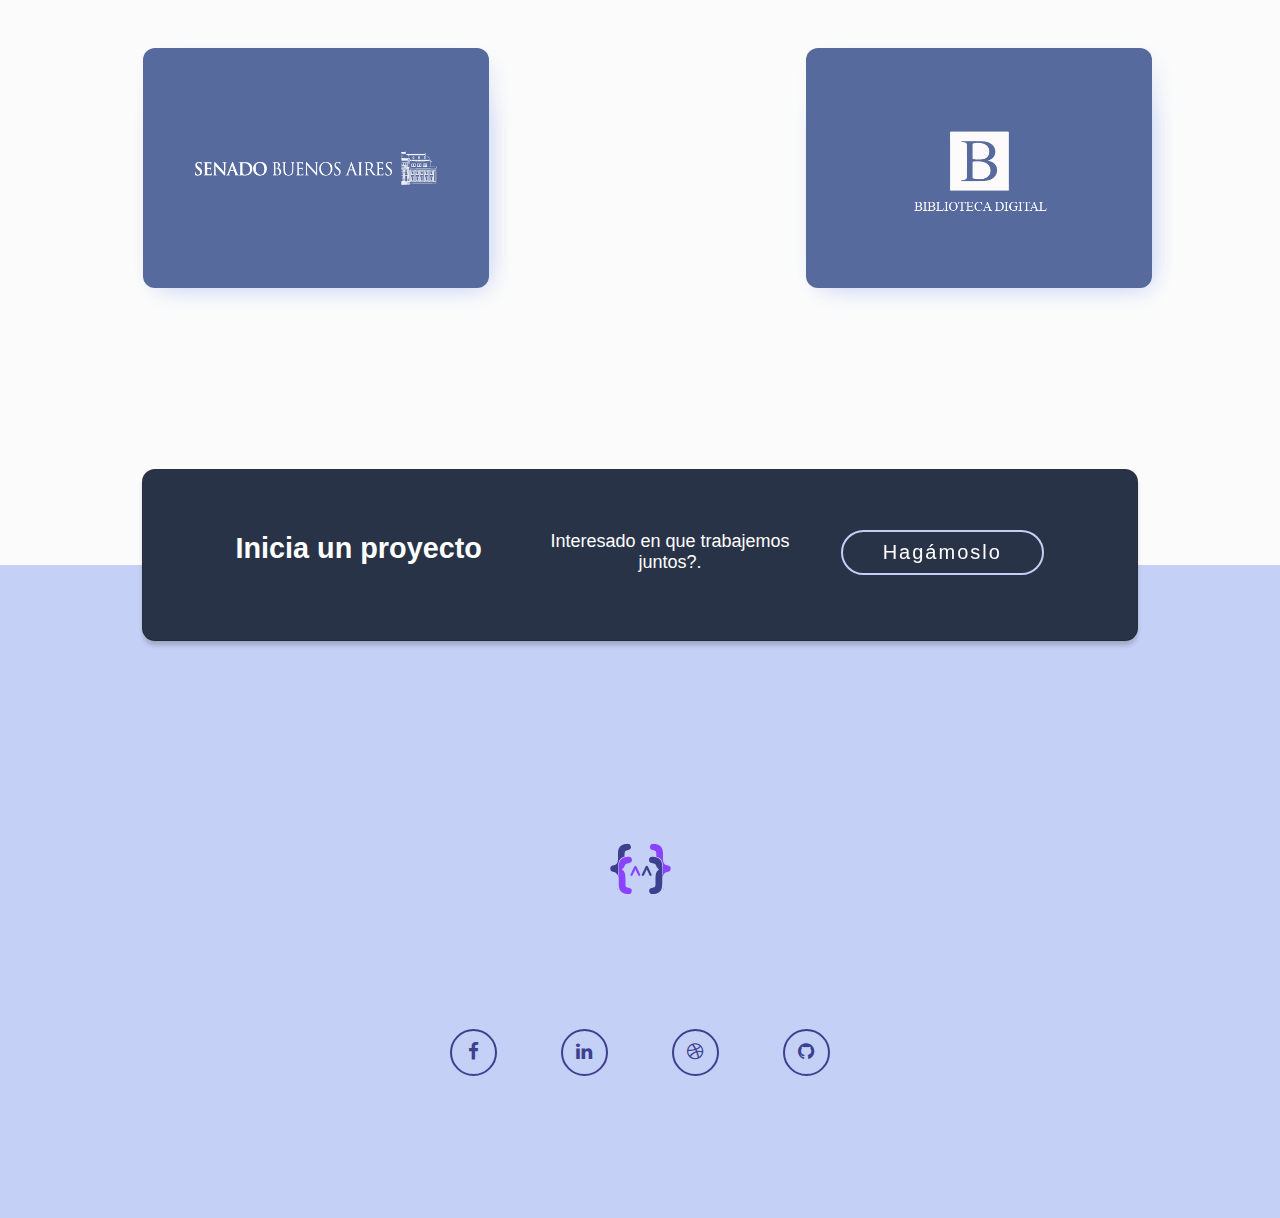
==== commit 0995ed06: "update txt" ====
--- a/index.html
+++ b/index.html
@@ -79,12 +79,12 @@
 						<div class="col-lg-6 ">
 							<div class="banner-content">
 								<h1 class="titleprinc">
-									Web Design, Front-end Developer & Mockup
+									Web Design, Front-end Developer & No-code developer
 								</h1>
 								<p>
-									<code>Diseño y codeo</code> cosas simples y hermosas, amo lo
-									que hago. Creo productos digitales en colaboración con gente
-									talentosa para Negocios y uso de consumo.
+									<code>¡Soy facu!</code> estudié derecho, diseño gráfico y de a poco
+									me fui volcando definitivamente a los lenguajes de programación. Desde entonces disfruto creando experiencias web y
+									productos digitales en colaboración con gente talentosa para negocios y uso de consumo.
 								</p>
 								<!-- 55 -->
 							</div>
@@ -107,7 +107,7 @@
 		<section class="featured-area">
 			<div class="container">
 				<div class="columcentered">
-					<h1 class="titlefac ">Hola, Soy Facu. Un gusto en conocerte.</h1>
+					<h1 class="titlefac ">Hola, Conozcámonos</h1>
 					<h2 class="subtitle ">
 						<!-- Desde el comienzo de mi viaje como Diseñador freelance hace unos 6
 						años, he trabajado remotamente para agencias y colaborado con
@@ -135,7 +135,7 @@
 						/>
 						<div class="desc">
 							<div class="recuadro1">
-								<h2 class="hh2">Diseñador</h2>
+								<h2 class="hh2">Diseño</h2>
 
 								<p class="list-title has-text-primary has-text-weight-normal">
 									valoro las estructuras simple de contenido, patrones de diseño
@@ -182,7 +182,7 @@
 								</p>
 							</div>
 							<div class="recuadro2">
-								<h2>lenguajes que hablo:</h2>
+								<h2>Tecnología y lenguajes</h2>
 								<p class="list-title has-text-primary has-text-weight-normal">
 									ReactJs, Angular, Sass, Javascript, HTML, CSS, Responsive design.
 								</p>
